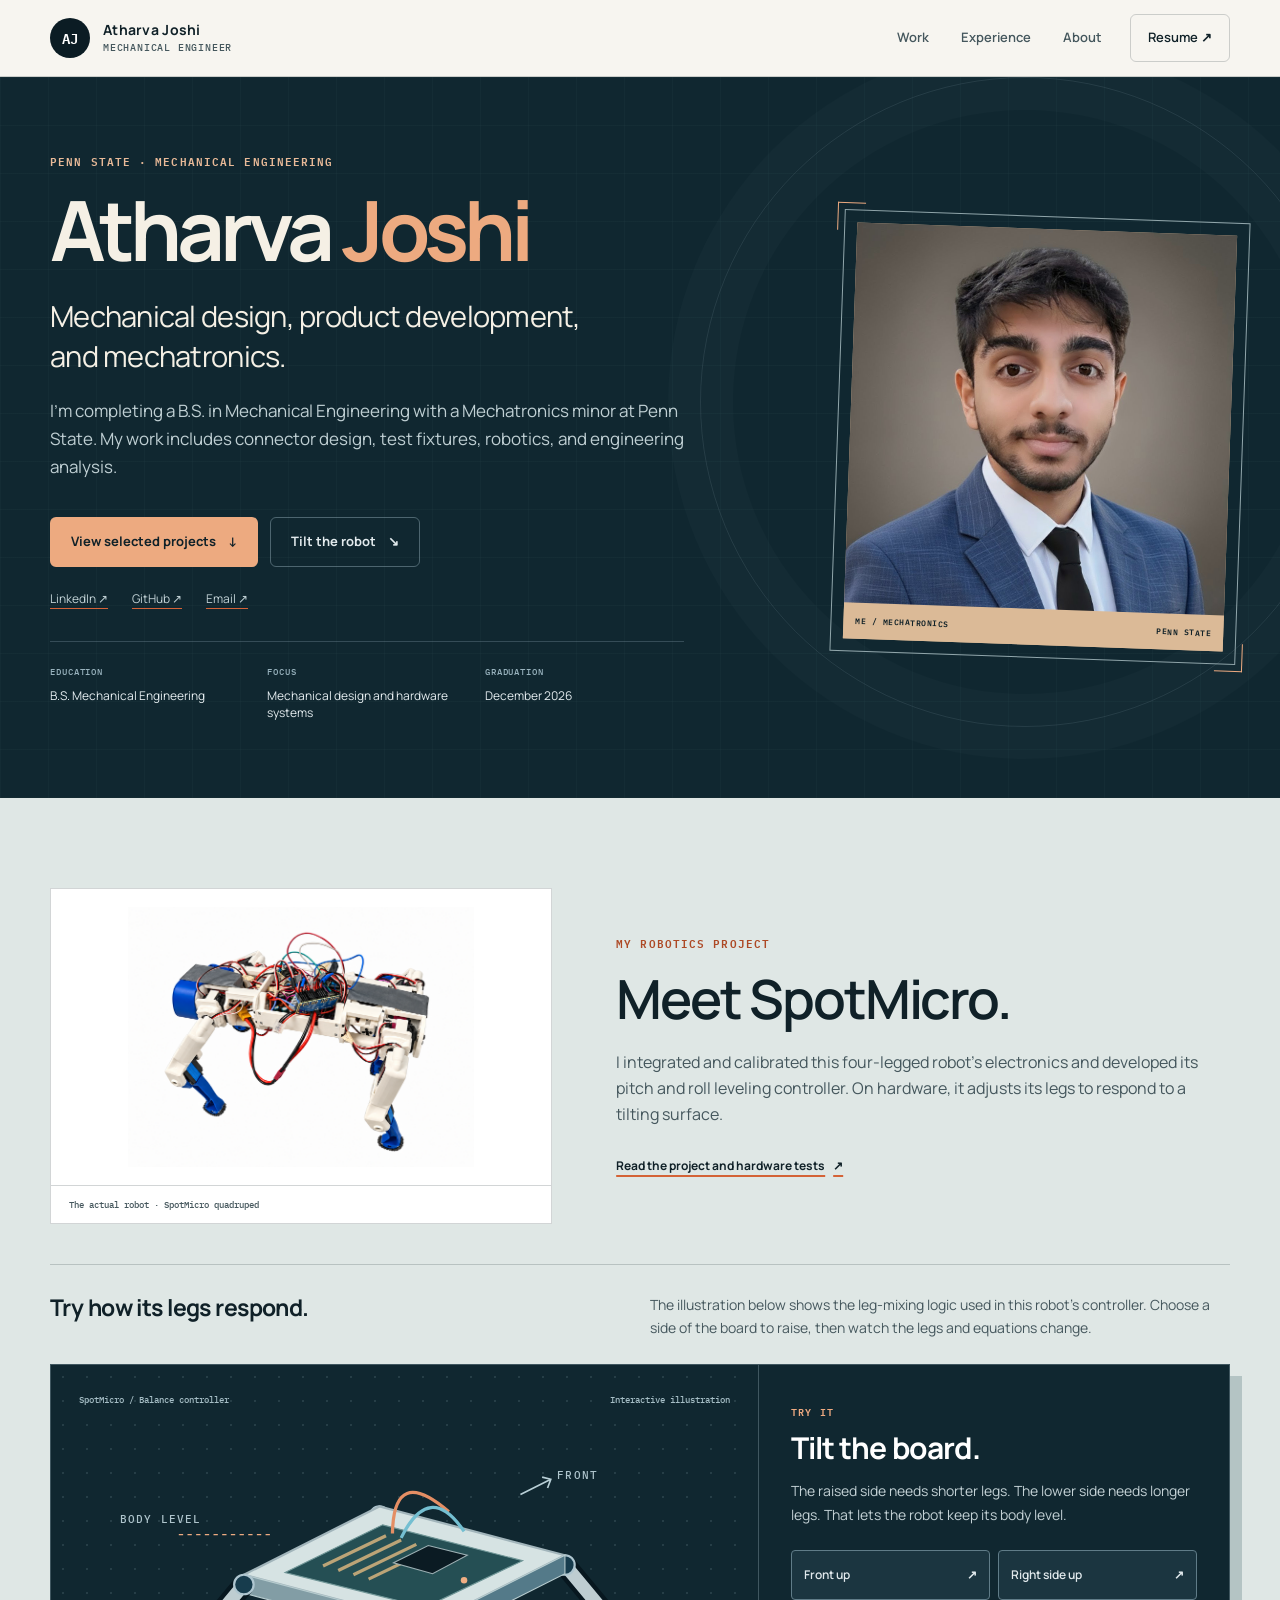
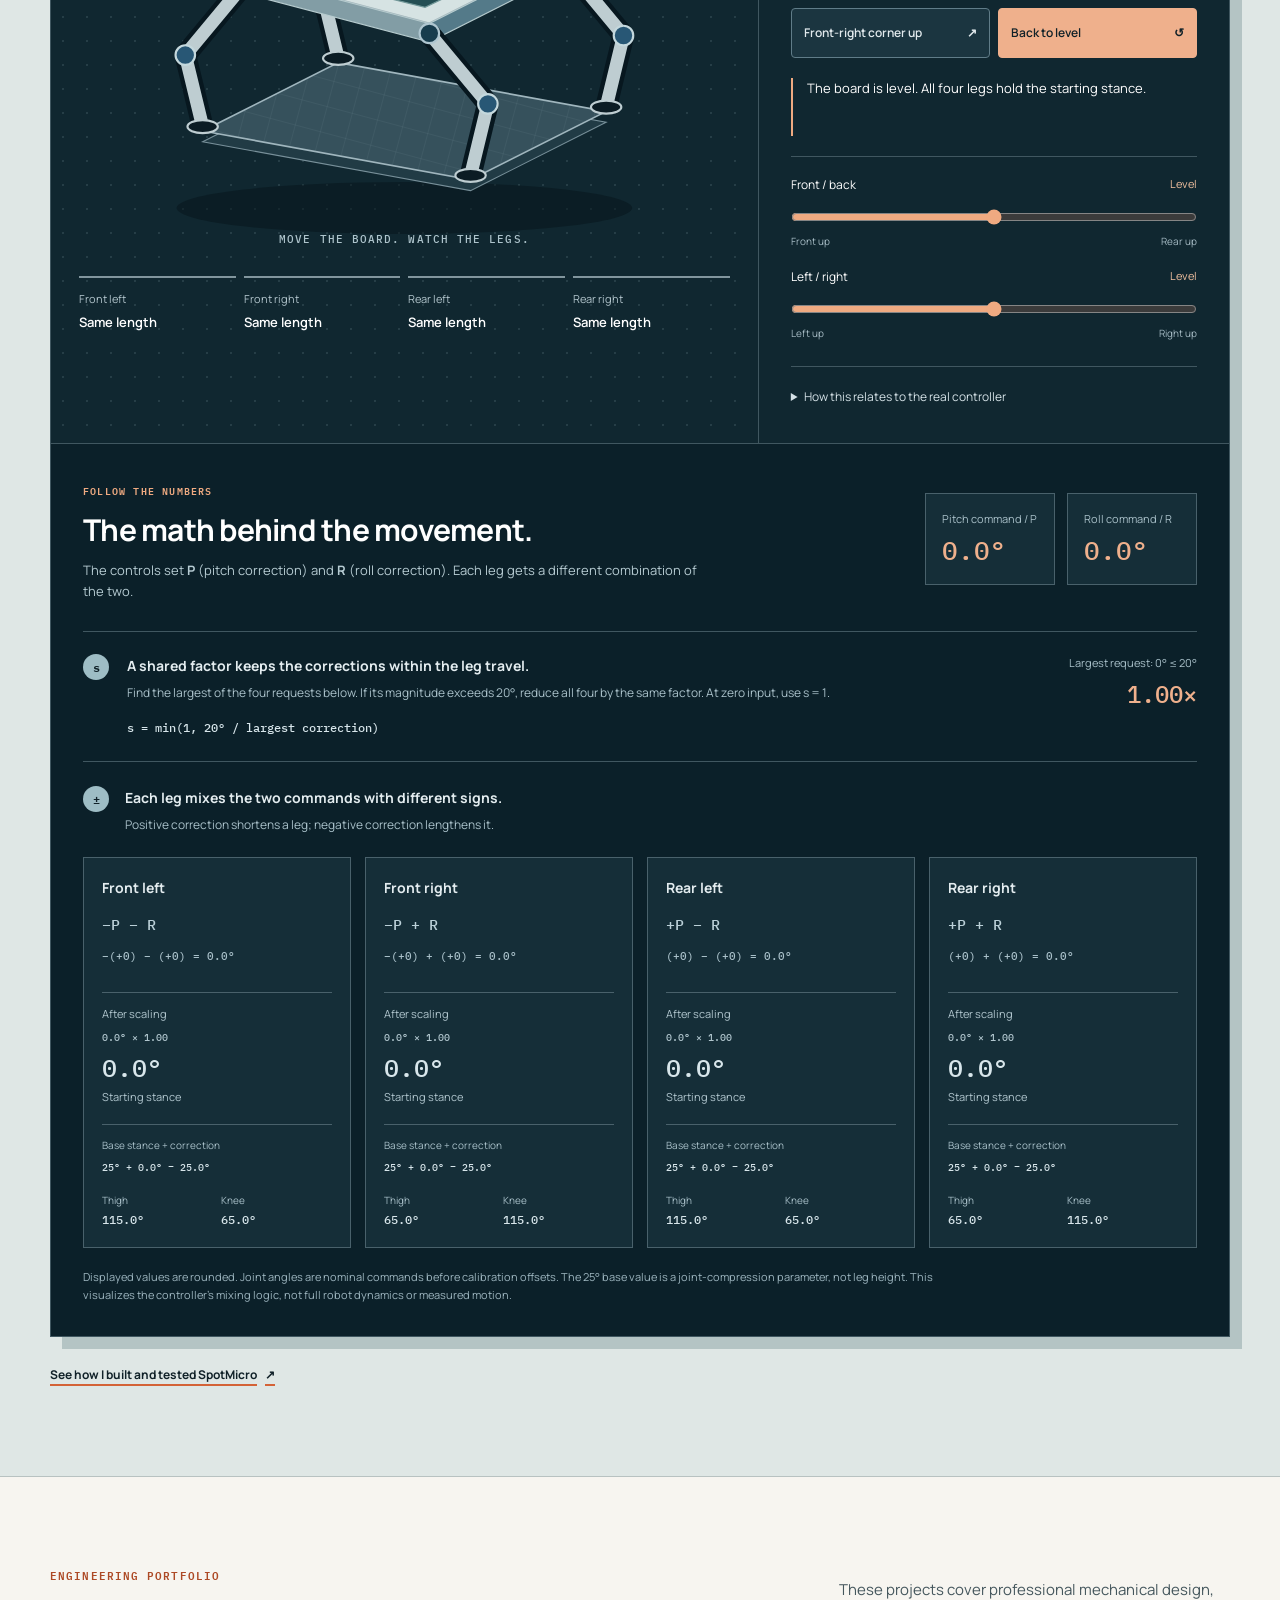
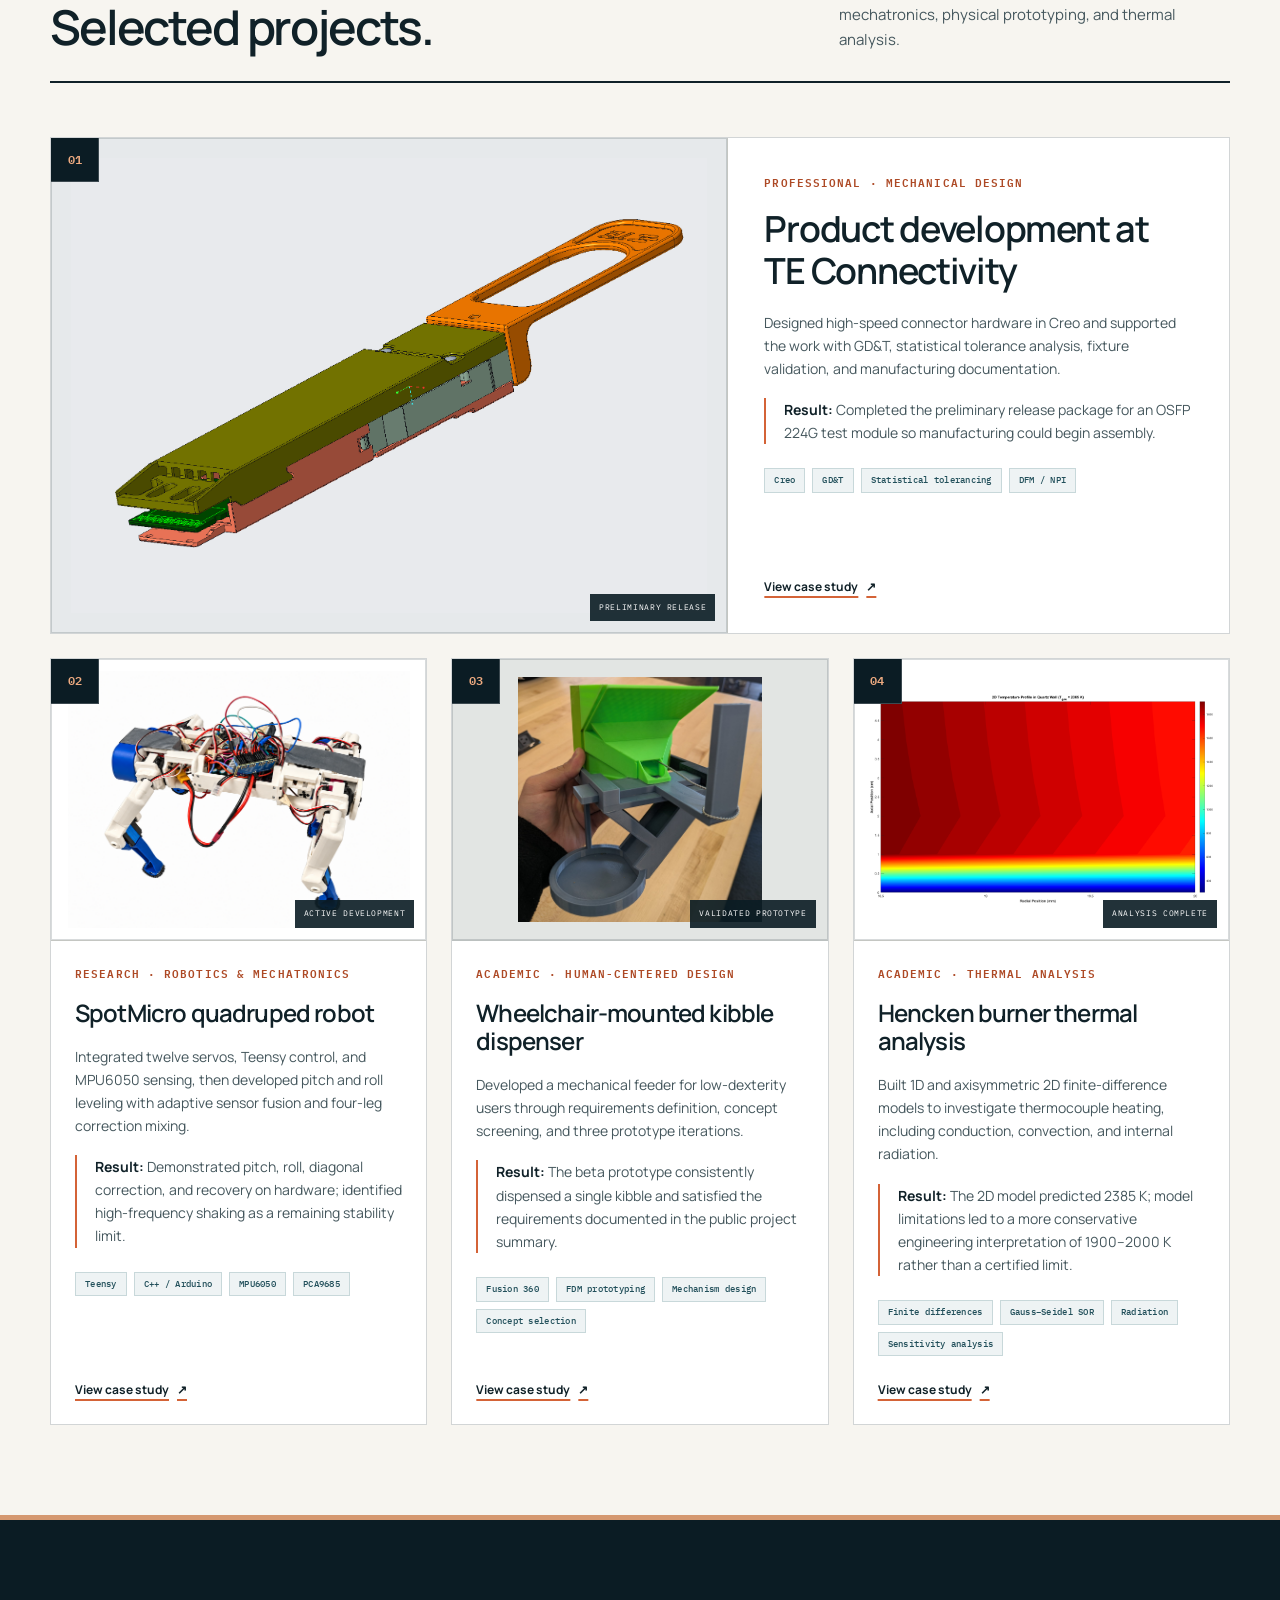
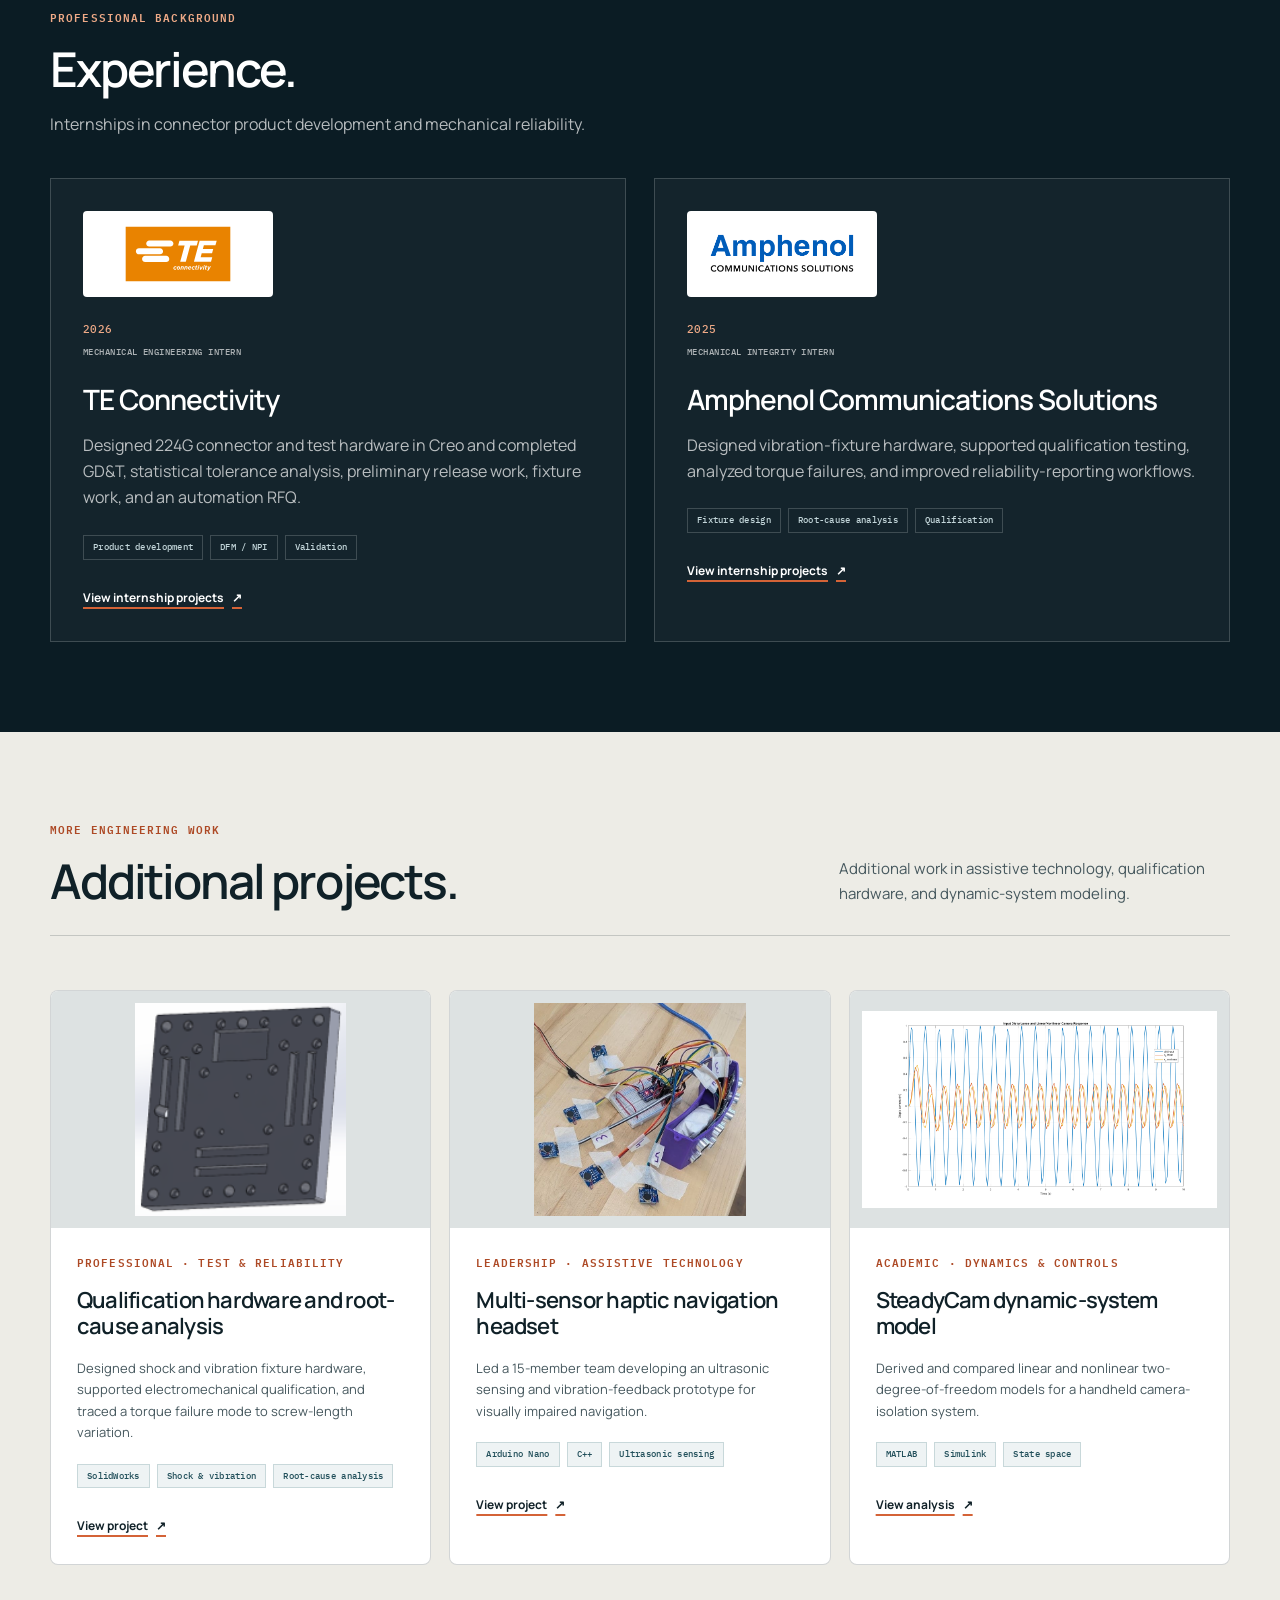
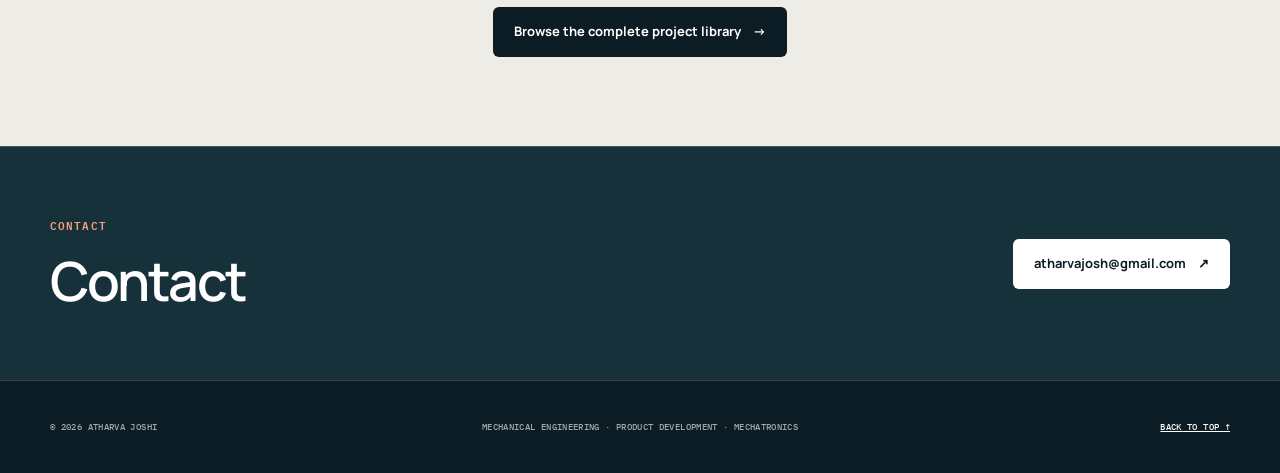
==== index.html @ 87814853 "Introduce physical SpotMicro hardware before interactive controller" ====
<!doctype html>
<html lang="en">
  <head>
    <meta charset="utf-8">
    <meta name="viewport" content="width=device-width, initial-scale=1">
    <title>Atharva Joshi | Mechanical Engineering Portfolio</title>
    <meta name="description" content="Mechanical engineering portfolio of Atharva Joshi: product development, mechatronics, testing, manufacturing, and engineering analysis.">
    <meta name="theme-color" content="#0b1c24">
    <link rel="canonical" href="https://wargodakj.github.io/">

    <meta property="og:type" content="website">
    <meta property="og:url" content="https://wargodakj.github.io/">
    <meta property="og:title" content="Atharva Joshi | Mechanical Engineering Portfolio">
    <meta property="og:description" content="Selected work in product development, physical systems, mechatronics, testing, and engineering analysis.">
    <meta property="og:image" content="https://wargodakj.github.io/assets/te-osfp-test-module.png">
    <meta name="twitter:card" content="summary_large_image">
    <meta name="twitter:title" content="Atharva Joshi | Mechanical Engineering Portfolio">
    <meta name="twitter:description" content="Selected work in product development, physical systems, mechatronics, testing, and engineering analysis.">
    <meta name="twitter:image" content="https://wargodakj.github.io/assets/te-osfp-test-module.png">

    <link rel="preconnect" href="https://fonts.googleapis.com">
    <link rel="preconnect" href="https://fonts.gstatic.com" crossorigin>
    <link href="https://fonts.googleapis.com/css2?family=IBM+Plex+Mono:wght@500;600&family=Manrope:wght@400;500;600;700&display=swap" rel="stylesheet">
    <link rel="stylesheet" href="styles.css">
    <link rel="stylesheet" href="leg-mixer.css">
    <link rel="stylesheet" href="home.css">
    <script type="module" src="portfolio.js"></script>
    <script type="module" src="leg-mixer.js"></script>
  </head>
  <body class="portfolio-home">
    <a class="skip-link" href="#main-content">Skip to content</a>

    <header class="site-header" data-header>
      <div class="shell header-inner">
        <a class="brand" href="#top" aria-label="Atharva Joshi, home">
          <span class="brand-mark" aria-hidden="true">AJ</span>
          <span class="brand-copy">
            <strong>Atharva Joshi</strong>
            <span>Mechanical engineer</span>
          </span>
        </a>

        <button class="menu-button" type="button" aria-expanded="false" aria-controls="primary-navigation" data-menu-button>
          <span class="menu-button-label">Menu</span>
          <span class="menu-button-lines" aria-hidden="true"><i></i><i></i></span>
        </button>

        <nav class="primary-nav" id="primary-navigation" aria-label="Primary navigation" data-navigation>
          <a href="work/">Work</a>
          <a href="#experience">Experience</a>
          <a href="#about">About</a>
          <a class="nav-resume" href="assets/Atharva_Joshi_Resume.pdf" target="_blank" rel="noopener">Resume <span aria-hidden="true">↗</span></a>
        </nav>
      </div>
    </header>

    <main id="main-content">
      <section class="hero" id="top" aria-labelledby="hero-title">
        <div class="shell hero-grid">
          <div class="hero-copy" id="about">
            <p class="eyebrow">Penn State · Mechanical engineering</p>
            <h1 id="hero-title">Atharva <span>Joshi</span></h1>
            <p class="hero-specialty">Mechanical design, product development, and mechatronics.</p>
            <p class="hero-lede">I’m completing a B.S. in Mechanical Engineering with a Mechatronics minor at Penn State. My work includes connector design, test fixtures, robotics, and engineering analysis.</p>
            <div class="hero-actions">
              <a class="button button-primary" href="#selected-work">View selected projects <span aria-hidden="true">↓</span></a>
              <a class="button button-secondary" href="#try-robot">Tilt the robot <span aria-hidden="true">↘</span></a>
            </div>
            <div class="hero-links" aria-label="Professional profiles">
              <a href="https://www.linkedin.com/in/atharvajoshi2026" target="_blank" rel="noopener">LinkedIn <span aria-hidden="true">↗</span></a>
              <a href="https://github.com/WarGodAKJ" target="_blank" rel="noopener">GitHub <span aria-hidden="true">↗</span></a>
              <a href="mailto:atharvajosh@gmail.com">Email <span aria-hidden="true">↗</span></a>
            </div>
            <dl class="hero-facts" aria-label="Current profile">
              <div>
                <dt>Education</dt>
                <dd>B.S. Mechanical Engineering</dd>
              </div>
              <div>
                <dt>Focus</dt>
                <dd>Mechanical design and hardware systems</dd>
              </div>
              <div>
                <dt>Graduation</dt>
                <dd>December 2026</dd>
              </div>
            </dl>
          </div>

          <figure class="hero-portrait">
            <img src="assets/bkl.jpg" alt="Atharva Joshi" width="1024" height="1024" fetchpriority="high">
            <figcaption><span>ME / Mechatronics</span><span>Penn State</span></figcaption>
          </figure>
        </div>
      </section>

      <section class="section workbench" id="try-robot" aria-labelledby="workbench-title">
        <div class="shell">
          <div class="robot-project-intro">
            <figure class="robot-project-photo">
              <a href="work/spotmicro/" aria-label="Read about my SpotMicro robot project"><img src="assets/spotmicro-robot.png" alt="My physical SpotMicro quadruped with its twelve servos, electronics, and wiring" width="1448" height="1086" loading="lazy"></a>
              <figcaption>The actual robot · SpotMicro quadruped</figcaption>
            </figure>
            <div class="robot-project-copy">
              <p class="eyebrow">My robotics project</p>
              <h2 id="workbench-title">Meet SpotMicro.</h2>
              <p>I integrated and calibrated this four-legged robot’s electronics and developed its pitch and roll leveling controller. On hardware, it adjusts its legs to respond to a tilting surface.</p>
              <a class="text-link" href="work/spotmicro/">Read the project and hardware tests <span aria-hidden="true">↗</span></a>
            </div>
          </div>
          <div class="robot-demo-intro"><h3>Try how its legs respond.</h3><p>The illustration below shows the leg-mixing logic used in this robot’s controller. Choose a side of the board to raise, then watch the legs and equations change.</p></div>
          <div class="leg-mixer" data-leg-mixer><p class="mixer-fallback">When one side of the board rises, the robot shortens the legs on that side and extends the opposite legs. Enable JavaScript to try the interactive illustration.</p></div>
          <a class="text-link" href="work/spotmicro/#leg-control">See how I built and tested SpotMicro <span aria-hidden="true">↗</span></a>
        </div>
      </section>

      <section class="section selected-work" id="selected-work" aria-labelledby="selected-work-title">
        <div class="shell">
          <div class="section-heading">
            <div>
              <p class="eyebrow">Engineering portfolio</p>
              <h2 id="selected-work-title">Selected projects.</h2>
            </div>
            <p>These projects cover professional mechanical design, mechatronics, physical prototyping, and thermal analysis.</p>
          </div>
          <div class="featured-grid" data-featured-projects></div>
        </div>
      </section>

      <section class="section experience" id="experience" aria-labelledby="experience-title">
        <div class="shell experience-layout">
          <div class="experience-intro">
            <p class="eyebrow">Professional background</p>
            <h2 id="experience-title">Experience.</h2>
            <p>Internships in connector product development and mechanical reliability.</p>
          </div>

          <div class="experience-list">
            <article class="experience-item">
              <div class="experience-logo"><img src="assets/te-connectivity-logo.svg" alt="TE Connectivity" loading="lazy"></div>
              <div class="experience-meta">
                <span>2026</span>
                <span>Mechanical Engineering Intern</span>
              </div>
              <div>
                <h3>TE Connectivity</h3>
                <p>Designed 224G connector and test hardware in Creo and completed GD&amp;T, statistical tolerance analysis, preliminary release work, fixture work, and an automation RFQ.</p>
                <ul class="inline-tags" aria-label="TE Connectivity skills">
                  <li>Product development</li><li>DFM / NPI</li><li>Validation</li>
                </ul>
                <a class="text-link" href="work/te-connectivity/">View internship projects <span aria-hidden="true">↗</span></a>
              </div>
            </article>

            <article class="experience-item">
              <div class="experience-logo"><img src="assets/amphenol-cs-logo.png" alt="Amphenol Communications Solutions" loading="lazy"></div>
              <div class="experience-meta">
                <span>2025</span>
                <span>Mechanical Integrity Intern</span>
              </div>
              <div>
                <h3>Amphenol Communications Solutions</h3>
                <p>Designed vibration-fixture hardware, supported qualification testing, analyzed torque failures, and improved reliability-reporting workflows.</p>
                <ul class="inline-tags" aria-label="Amphenol skills">
                  <li>Fixture design</li><li>Root-cause analysis</li><li>Qualification</li>
                </ul>
                <a class="text-link" href="work/amphenol/">View internship projects <span aria-hidden="true">↗</span></a>
              </div>
            </article>
          </div>
        </div>
      </section>



      <section class="section more-work" aria-labelledby="more-work-title">
        <div class="shell">
          <div class="section-heading">
            <div>
              <p class="eyebrow">More engineering work</p>
              <h2 id="more-work-title">Additional projects.</h2>
            </div>
            <p>Additional work in assistive technology, qualification hardware, and dynamic-system modeling.</p>
          </div>
          <div class="supporting-grid" data-supporting-projects></div>
          <div class="section-action">
            <a class="button button-ink" href="work/">Browse the complete project library <span aria-hidden="true">→</span></a>
          </div>
        </div>
      </section>

      <section class="contact-band" aria-labelledby="contact-title">
        <div class="shell contact-inner">
          <div>
            <p class="eyebrow">Contact</p>
            <h2 id="contact-title">Contact</h2>
          </div>
          <a class="button button-light" href="mailto:atharvajosh@gmail.com">atharvajosh@gmail.com <span aria-hidden="true">↗</span></a>
        </div>
      </section>
    </main>

    <footer class="site-footer">
      <div class="shell footer-inner">
        <p>© <span data-current-year></span> Atharva Joshi</p>
        <p>Mechanical engineering · Product development · Mechatronics</p>
        <a href="#top">Back to top ↑</a>
      </div>
    </footer>
  </body>
</html>
---- styles.css ----
:root {
  --ink: #102128;
  --ink-soft: #45575d;
  --paper: #f7f5f0;
  --paper-deep: #edece6;
  --white: #ffffff;
  --navy: #0b1c24;
  --navy-light: #17313b;
  --steel: #2f6875;
  --steel-dark: #214f5a;
  --orange: #d46337;
  --orange-dark: #ad4925;
  --line: rgba(16, 33, 40, 0.19);
  --line-light: rgba(255, 255, 255, 0.18);
  --shadow: 0 12px 32px rgba(9, 27, 35, 0.06);
  --sans: "Manrope", "Segoe UI", sans-serif;
  --mono: "IBM Plex Mono", Consolas, monospace;
  --shell: min(1180px, calc(100vw - 48px));
  --radius: 3px;
}

*,
*::before,
*::after {
  box-sizing: border-box;
}

html {
  scroll-behavior: smooth;
  scroll-padding-top: 88px;
}

body {
  margin: 0;
  color: var(--ink);
  background: var(--paper);
  font-family: var(--sans);
  font-size: 16px;
  line-height: 1.65;
  text-rendering: optimizeLegibility;
}

body.menu-open {
  overflow: hidden;
}

img {
  display: block;
  max-width: 100%;
}

a {
  color: inherit;
}

button,
a {
  -webkit-tap-highlight-color: transparent;
}

:focus-visible {
  outline: 3px solid var(--orange);
  outline-offset: 4px;
}

.skip-link {
  position: fixed;
  z-index: 1000;
  top: 12px;
  left: 12px;
  padding: 10px 14px;
  color: var(--white);
  background: var(--navy);
  transform: translateY(-160%);
}

.skip-link:focus {
  transform: translateY(0);
}

.shell {
  width: var(--shell);
  margin-inline: auto;
}

.site-header {
  position: sticky;
  z-index: 100;
  top: 0;
  color: var(--ink);
  background: rgba(247, 245, 240, 0.97);
  border-bottom: 1px solid var(--line);
  transition: border-color 180ms ease, box-shadow 180ms ease;
}

.site-header.is-scrolled {
  border-bottom-color: var(--line);
  box-shadow: 0 4px 18px rgba(3, 12, 16, 0.04);
}

.header-inner {
  min-height: 76px;
  display: flex;
  align-items: center;
  justify-content: space-between;
  gap: 32px;
}

.brand {
  display: inline-flex;
  align-items: center;
  gap: 13px;
  color: inherit;
  text-decoration: none;
}

.brand-mark {
  width: 40px;
  height: 40px;
  display: grid;
  place-items: center;
  color: var(--white);
  background: var(--navy);
  border-radius: 50%;
  font: 600 14px/1 var(--mono);
}

.brand-copy {
  display: grid;
  line-height: 1.15;
}

.brand-copy strong {
  font-size: 14px;
  letter-spacing: 0.02em;
}

.brand-copy span {
  margin-top: 4px;
  color: var(--ink-soft);
  font: 500 10px/1.2 var(--mono);
  letter-spacing: 0.08em;
  text-transform: uppercase;
}

.primary-nav {
  display: flex;
  align-items: center;
  gap: 4px;
}

.primary-nav a {
  padding: 12px 14px;
  color: var(--ink-soft);
  font-size: 13px;
  font-weight: 600;
  text-decoration: none;
}

.primary-nav a:hover {
  color: var(--orange-dark);
}

.primary-nav .nav-resume {
  margin-left: 10px;
  padding-inline: 17px;
  color: var(--ink);
  border: 1px solid var(--line);
  border-radius: 6px;
}

.primary-nav .nav-resume:hover {
  background: var(--paper-deep);
}

.menu-button {
  display: none;
  color: var(--ink);
  background: transparent;
  border: 0;
  font: 600 12px/1 var(--mono);
  text-transform: uppercase;
  letter-spacing: 0.08em;
}

.hero {
  position: relative;
  min-height: auto;
  display: grid;
  align-items: center;
  overflow: hidden;
  color: var(--ink);
  background: var(--paper);
  border-bottom: 1px solid var(--line);
}

.hero::after {
  content: none;
  position: absolute;
  right: -11vw;
  bottom: -36vw;
  width: 64vw;
  aspect-ratio: 1;
  border: 1px solid rgba(255, 255, 255, 0.08);
  border-radius: 50%;
  box-shadow: 0 0 0 90px rgba(255, 255, 255, 0.02), 0 0 0 180px rgba(255, 255, 255, 0.015);
  pointer-events: none;
}

.hero-grid {
  position: relative;
  z-index: 1;
  display: grid;
  grid-template-columns: minmax(0, 1.15fr) minmax(280px, 0.85fr);
  align-items: center;
  gap: clamp(40px, 6vw, 88px);
  padding-block: 72px;
}

.hero-copy {
  min-width: 0;
}

.hero-portrait {
  width: 100%;
  max-width: 380px;
  justify-self: end;
  margin: 0;
  overflow: visible;
  position: relative;
  border-radius: 0;
  outline: 1px solid var(--line);
  outline-offset: 12px;
  background: var(--paper-deep);
}

.hero-portrait::before {
  content: "";
  position: absolute;
  pointer-events: none;
  inset: -20px;
  background: linear-gradient(var(--steel), var(--steel)) left top / 28px 1px no-repeat,
    linear-gradient(var(--steel), var(--steel)) left top / 1px 28px no-repeat,
    linear-gradient(var(--steel), var(--steel)) right bottom / 28px 1px no-repeat,
    linear-gradient(var(--steel), var(--steel)) right bottom / 1px 28px no-repeat;
}

.hero-portrait figcaption {
  display: flex;
  justify-content: space-between;
  gap: 12px;
  padding: 12px;
  background: var(--navy);
  color: #c9dbde;
  font: 500 8px/1.5 var(--mono);
  text-transform: uppercase;
  letter-spacing: .06em;
}

.hero {
  background: linear-gradient(90deg, rgba(47,104,117,.045) 1px, transparent 1px) 0 0 / 40px 40px,
    linear-gradient(rgba(47,104,117,.045) 1px, transparent 1px) 0 0 / 40px 40px, var(--paper);
}

.experience-logo {
  align-self: flex-start;
  width: 190px;
  height: 86px;
  padding: 14px 18px;
  background: #fff;
  border-radius: 4px;
}

.experience-logo img { width: 100%; height: 100%; object-fit: contain; }
.workbench { background: #e6eceb; }
.workbench .workbench-link { color: white; margin-top: 8px; font-size: 12px; }

.hero-portrait img {
  width: 100%;
  height: auto;
  aspect-ratio: 4 / 5;
  object-fit: cover;
  object-position: center;
}

.hero-specialty {
  max-width: 570px;
  margin: 24px 0 0;
  color: var(--ink);
  font-size: clamp(21px, 2.4vw, 29px);
  line-height: 1.4;
  letter-spacing: -0.025em;
}

.hero-links {
  display: flex;
  flex-wrap: wrap;
  gap: 24px;
  margin-top: 22px;
}

.hero-links a {
  color: var(--ink-soft);
  font-size: 12px;
  text-decoration-color: var(--orange);
  text-underline-offset: 5px;
}

.hero-links a:hover {
  color: var(--orange-dark);
}

.eyebrow,
.project-eyebrow {
  margin: 0 0 18px;
  color: var(--orange-dark);
  font: 600 11px/1.45 var(--mono);
  letter-spacing: 0.1em;
  text-transform: uppercase;
}

.hero h1 {
  max-width: 760px;
  margin: 0;
  font-size: clamp(46px, 6.4vw, 86px);
  font-weight: 700;
  line-height: 1.02;
  letter-spacing: -0.055em;
}

.hero-lede {
  max-width: 670px;
  margin: 20px 0 0;
  color: var(--ink-soft);
  font-size: clamp(15px, 1.4vw, 17px);
  line-height: 1.65;
}

.hero-actions {
  display: flex;
  flex-wrap: wrap;
  gap: 12px;
  margin-top: 36px;
}

.button {
  min-height: 50px;
  display: inline-flex;
  align-items: center;
  justify-content: center;
  gap: 12px;
  padding: 12px 20px;
  border: 1px solid transparent;
  border-radius: 6px;
  font-size: 13px;
  font-weight: 700;
  text-decoration: none;
  transition: color 160ms ease, background 160ms ease, border-color 160ms ease, transform 160ms ease;
}

.button:hover {
  transform: translateY(-2px);
}

.button-primary {
  color: var(--white);
  background: var(--navy);
}

.button-primary:hover {
  background: #e27647;
}

.button-secondary {
  color: var(--white);
  border-color: rgba(255, 255, 255, 0.32);
}

.button-secondary:hover {
  background: rgba(255, 255, 255, 0.08);
  border-color: rgba(255, 255, 255, 0.6);
}

.hero-facts {
  display: grid;
  grid-template-columns: repeat(3, 1fr);
  gap: 18px;
  margin: 32px 0 0;
  padding-top: 24px;
  border-top: 1px solid var(--line);
}

.hero-facts div {
  min-width: 0;
}

.hero-facts dt {
  color: var(--ink-soft);
  font: 500 9px/1.4 var(--mono);
  letter-spacing: 0.1em;
  text-transform: uppercase;
}

.hero-facts dd {
  margin: 8px 0 0;
  color: var(--ink);
  font-size: 12px;
  line-height: 1.45;
}

.hero-evidence {
  display: grid;
  grid-template-columns: minmax(0, 1.3fr) minmax(170px, 0.7fr);
  gap: 14px;
}

.evidence-frame {
  position: relative;
  margin: 0;
  overflow: hidden;
  background: #dfe3e3;
  border: 1px solid rgba(255, 255, 255, 0.2);
  box-shadow: 0 32px 70px rgba(0, 0, 0, 0.28);
}

.evidence-frame img {
  width: 100%;
  height: 100%;
  object-fit: cover;
}

.evidence-frame figcaption {
  position: absolute;
  right: 0;
  bottom: 0;
  left: 0;
  display: flex;
  align-items: center;
  gap: 12px;
  padding: 12px 15px;
  color: rgba(255, 255, 255, 0.8);
  background: rgba(11, 28, 36, 0.92);
  font: 500 10px/1.3 var(--mono);
  letter-spacing: 0.05em;
  text-transform: uppercase;
}

.evidence-frame figcaption span {
  color: var(--orange);
}

.evidence-frame-main {
  grid-column: 1 / -1;
  width: 100%;
  aspect-ratio: 16 / 10;
}

.evidence-frame-main img {
  object-fit: contain;
  object-position: center;
  padding: 14px;
}

.evidence-frame-secondary {
  grid-column: 1;
  width: 100%;
  aspect-ratio: 4 / 3;
}

.evidence-note {
  grid-column: 2;
  display: grid;
  align-content: center;
  gap: 13px;
  padding: 24px;
  color: rgba(255, 255, 255, 0.52);
  background: rgba(255, 255, 255, 0.04);
  border: 1px solid var(--line-light);
  font: 500 8px/1 var(--mono);
  letter-spacing: 0.08em;
}

.evidence-note i {
  width: 100%;
  height: 1px;
  background: rgba(255, 255, 255, 0.22);
}

.proof-bar {
  color: var(--white);
  background: var(--steel-dark);
}

.proof-grid {
  display: grid;
  grid-template-columns: repeat(3, 1fr);
}

.proof-grid > div {
  position: relative;
  min-height: 118px;
  display: grid;
  align-content: center;
  padding: 24px 34px 24px 56px;
  border-left: 1px solid rgba(255, 255, 255, 0.14);
}

.proof-grid > div:last-child {
  border-right: 1px solid rgba(255, 255, 255, 0.14);
}

.proof-grid span {
  position: absolute;
  top: 27px;
  left: 20px;
  color: var(--orange);
  font: 600 10px/1 var(--mono);
}

.proof-grid strong,
.proof-grid small {
  display: block;
}

.proof-grid strong {
  font-size: 14px;
}

.proof-grid small {
  margin-top: 7px;
  color: rgba(255, 255, 255, 0.58);
  font: 500 9px/1.5 var(--mono);
}

.section {
  padding-block: clamp(64px, 7vw, 96px);
}

.section-heading {
  display: grid;
  grid-template-columns: minmax(0, 1.3fr) minmax(280px, 0.7fr);
  align-items: end;
  gap: 64px;
  margin-bottom: 54px;
}

.section-heading-compact {
  grid-template-columns: 1fr;
}

.section-heading h2,
.experience h2,
.about h2,
.contact-band h2 {
  max-width: 760px;
  margin: 0;
  font-size: clamp(32px, 4vw, 48px);
  font-weight: 600;
  line-height: 1.08;
  letter-spacing: -0.045em;
}

.section-heading > p {
  margin: 0;
  color: var(--ink-soft);
  font-size: 15px;
}

.featured-grid {
  display: grid;
  grid-template-columns: repeat(2, minmax(0, 1fr));
  gap: 28px;
}

.featured-project {
  min-width: 0;
  display: flex;
  flex-direction: column;
  gap: 0;
  overflow: hidden;
  background: var(--white);
  border: 1px solid var(--line);
  border-radius: 8px;
}

.featured-project:nth-child(even) .project-media {
  order: initial;
}

.project-copy {
  flex: 1;
  display: flex;
  flex-direction: column;
  padding: 28px;
}

.project-copy .text-link {
  align-self: flex-start;
  margin-top: auto;
  padding-top: 24px;
}

.hero .button-secondary {
  color: var(--ink);
  border-color: var(--line);
}

.hero .button-secondary:hover {
  background: var(--paper-deep);
}

.hero .button-primary:hover {
  background: var(--steel-dark);
}

.project-media {
  position: relative;
  width: 100%;
  aspect-ratio: 16 / 10;
  display: block;
  overflow: hidden;
  background: var(--paper-deep);
  border-bottom: 1px solid var(--line);
}

.project-media::after {
  content: "";
  position: absolute;
  inset: 0;
  border: 1px solid rgba(16, 33, 40, 0.16);
  pointer-events: none;
}

.project-media img {
  width: 100%;
  height: 100%;
  object-fit: cover;
  transition: transform 450ms cubic-bezier(0.2, 0.75, 0.25, 1);
}

.project-media.is-contain,
.library-card-media.is-contain {
  background: #e2e5e3;
}

.project-media.is-contain img,
.library-card-media.is-contain img {
  object-fit: contain;
  padding: 18px;
}

.project-media.is-contain:hover img,
.library-card-media.is-contain:hover img {
  transform: none;
}

.project-media:hover img {
  transform: scale(1.025);
}

#te-connectivity .project-media img {
  object-fit: contain;
  padding: 20px;
  background: #e6e9eb;
}

#hencken-burner .project-media img {
  object-fit: contain;
  object-position: center;
  padding: 12px;
  background: var(--white);
}

#spotmicro .project-media img {
  object-fit: contain;
  padding: 12px;
  background: var(--white);
}

.project-number,
.project-status {
  position: absolute;
  z-index: 1;
  font-family: var(--mono);
}

.project-number {
  top: 0;
  left: 0;
  min-width: 48px;
  padding: 12px;
  color: var(--navy);
  background: var(--orange);
  font-size: 12px;
  font-weight: 600;
  text-align: center;
}

.project-status {
  right: 12px;
  bottom: 12px;
  padding: 7px 9px;
  color: var(--white);
  background: rgba(11, 28, 36, 0.9);
  font-size: 8px;
  letter-spacing: 0.08em;
  text-transform: uppercase;
}

.project-copy h3,
.supporting-copy h3,
.capability-grid h3,
.experience-item h3 {
  margin: 0;
  color: var(--ink);
  font-size: clamp(24px, 2.5vw, 30px);
  font-weight: 600;
  line-height: 1.18;
  letter-spacing: -0.035em;
}

.project-copy > p:not(.project-eyebrow),
.supporting-copy > p:not(.project-eyebrow) {
  margin: 18px 0 0;
  color: var(--ink-soft);
  font-size: 14px;
}

.project-outcome {
  padding-left: 18px;
  border-left: 2px solid var(--orange);
  font-size: 13px;
}

.project-outcome strong {
  color: var(--ink);
}

.project-tags,
.inline-tags {
  display: flex;
  flex-wrap: wrap;
  gap: 7px;
  margin: 24px 0 0;
  padding: 0;
  list-style: none;
}

.project-tags li,
.inline-tags li {
  padding: 6px 9px;
  color: var(--steel-dark);
  background: rgba(47, 104, 117, 0.08);
  border: 1px solid rgba(47, 104, 117, 0.2);
  font: 500 9px/1.2 var(--mono);
  letter-spacing: 0.03em;
}

.text-link {
  display: inline-flex;
  gap: 8px;
  margin-top: 28px;
  color: var(--ink);
  font-size: 12px;
  font-weight: 700;
  text-decoration-color: var(--orange);
  text-decoration-thickness: 2px;
  text-underline-offset: 5px;
}

.text-link:hover {
  color: var(--orange-dark);
}

.capabilities {
  color: var(--white);
  background: var(--navy);
}

.capabilities .section-heading h2 {
  color: var(--white);
}

.capability-grid {
  display: grid;
  grid-template-columns: repeat(2, 1fr);
  border-top: 1px solid var(--line-light);
  border-left: 1px solid var(--line-light);
}

.capability-grid article {
  min-height: 300px;
  padding: clamp(30px, 4vw, 48px);
  border-right: 1px solid var(--line-light);
  border-bottom: 1px solid var(--line-light);
}

.capability-index {
  display: block;
  margin-bottom: 48px;
  color: var(--orange);
  font: 600 12px/1 var(--mono);
}

.capability-grid h3 {
  color: var(--white);
  font-size: 28px;
}

.capability-grid p {
  max-width: 500px;
  margin: 18px 0 0;
  color: rgba(255, 255, 255, 0.66);
}

.capability-grid small {
  display: block;
  margin-top: 34px;
  color: rgba(255, 255, 255, 0.42);
  font: 500 9px/1.5 var(--mono);
  letter-spacing: 0.04em;
}

.experience {
  color: var(--white);
  background: var(--navy);
}

.experience-layout {
  display: grid;
  gap: 40px;
}

.experience-intro {
  align-self: start;
  position: static;
}

.experience-intro p:last-child {
  margin: 16px 0 0;
  color: rgba(255, 255, 255, 0.7);
}

.experience-list {
  display: grid;
  grid-template-columns: repeat(2, minmax(0, 1fr));
  gap: 28px;
}

.experience-item {
  display: flex;
  flex-direction: column;
  gap: 24px;
  padding: 32px;
  border: 1px solid var(--line-light);
  border-radius: 8px;
  background: rgba(255, 255, 255, 0.035);
}

.experience-meta {
  display: grid;
  align-content: start;
  gap: 8px;
  color: rgba(255, 255, 255, 0.65);
  font: 500 9px/1.5 var(--mono);
  letter-spacing: 0.05em;
  text-transform: uppercase;
}

.experience-meta span:first-child {
  color: #efaa87;
  font-size: 11px;
}

.experience-item h3 {
  color: var(--white);
  font-size: 28px;
}

.experience-item p {
  margin: 16px 0 0;
  color: rgba(255, 255, 255, 0.7);
}

.experience .eyebrow {
  color: #efaa87;
}

.experience .text-link {
  color: var(--white);
}

.experience .inline-tags li {
  color: #c3d6da;
  border-color: var(--line-light);
  background: transparent;
}

.more-work {
  background: var(--paper-deep);
}

.supporting-grid {
  display: grid;
  grid-template-columns: repeat(3, 1fr);
  gap: 18px;
}

.supporting-project {
  display: flex;
  flex-direction: column;
  background: var(--white);
  border: 1px solid var(--line);
  border-radius: 8px;
  overflow: hidden;
}

.supporting-media {
  aspect-ratio: 16 / 10;
  display: block;
  overflow: hidden;
  background: #dde2e2;
}

.supporting-media img {
  width: 100%;
  height: 100%;
  object-fit: contain;
  padding: 12px;
  transition: transform 350ms ease;
}

.supporting-media:hover img {
  transform: scale(1.025);
}

.supporting-copy {
  flex: 1;
  padding: 26px;
}

.supporting-copy h3 {
  font-size: 22px;
}

.supporting-copy > p:not(.project-eyebrow) {
  font-size: 13px;
}

.supporting-copy .project-tags {
  margin-top: 20px;
}

.section-action {
  display: flex;
  justify-content: center;
  margin-top: 42px;
}

.button-ink {
  color: var(--white);
  background: var(--navy);
}

.button-ink:hover {
  background: var(--navy-light);
}

.page-hero {
  padding-block: clamp(56px, 7vw, 88px);
  color: var(--white);
  background: var(--navy);
}

.page-hero-grid {
  display: grid;
  grid-template-columns: minmax(0, 1.25fr) minmax(280px, 0.75fr);
  align-items: end;
  gap: clamp(40px, 8vw, 110px);
}

.page-hero h1 {
  max-width: 820px;
  margin: 0;
  font-size: clamp(40px, 5.5vw, 66px);
  font-weight: 600;
  line-height: 1.02;
  letter-spacing: -0.055em;
}

.page-hero .eyebrow {
  color: #efaa87;
}

.page-hero-grid > p {
  margin: 0 0 8px;
  color: rgba(255, 255, 255, 0.66);
}

.library-section {
  padding-block: clamp(56px, 7vw, 88px);
}

.library-header {
  display: flex;
  align-items: end;
  justify-content: space-between;
  gap: 32px;
  margin-bottom: 34px;
}

.library-header h2 {
  margin: 0;
  font-size: clamp(34px, 4vw, 50px);
  line-height: 1.1;
  letter-spacing: -0.04em;
}

.result-count {
  margin: 0;
  color: var(--ink-soft);
  font: 500 10px/1.4 var(--mono);
  letter-spacing: 0.05em;
  text-transform: uppercase;
}

.result-count strong {
  color: var(--orange-dark);
}

.library-controls {
  display: flex;
  align-items: flex-start;
  justify-content: space-between;
  gap: 30px;
  padding-block: 22px;
  border-block: 1px solid var(--line);
}

.filter-group {
  display: flex;
  flex-wrap: wrap;
  gap: 7px;
}

.filter-button {
  min-height: 38px;
  padding: 8px 12px;
  color: var(--ink-soft);
  background: transparent;
  border: 1px solid var(--line);
  border-radius: 5px;
  font: 600 9px/1.2 var(--mono);
  cursor: pointer;
}

.filter-button:hover,
.filter-button.is-active {
  color: var(--white);
  background: var(--steel-dark);
  border-color: var(--steel-dark);
}

.type-filter {
  flex: 0 0 190px;
  display: grid;
  gap: 6px;
  color: var(--ink-soft);
  font: 600 8px/1.2 var(--mono);
  letter-spacing: 0.08em;
  text-transform: uppercase;
}

.type-filter select {
  width: 100%;
  min-height: 38px;
  padding: 7px 10px;
  color: var(--ink);
  background: var(--white);
  border: 1px solid var(--line);
  border-radius: 0;
  font: 600 10px/1.2 var(--mono);
}

.library-grid {
  display: grid;
  grid-template-columns: repeat(3, 1fr);
  gap: 18px;
  margin-top: 34px;
}

.library-card {
  min-width: 0;
  display: flex;
  flex-direction: column;
  background: var(--white);
  border: 1px solid var(--line);
  border-radius: 8px;
  overflow: hidden;
}

.library-card-media {
  aspect-ratio: 4 / 3;
  display: block;
  overflow: hidden;
  background: #dfe3e3;
}

.library-card-media img {
  width: 100%;
  height: 100%;
  object-fit: cover;
  transition: transform 350ms ease;
}

.library-card-media:hover img {
  transform: scale(1.025);
}

.library-card-copy {
  flex: 1;
  display: flex;
  flex-direction: column;
  padding: 24px;
}

.library-card-meta {
  display: flex;
  flex-wrap: wrap;
  gap: 7px 15px;
  margin-bottom: 14px;
  color: var(--orange-dark);
  font: 600 8px/1.3 var(--mono);
  letter-spacing: 0.06em;
  text-transform: uppercase;
}

.library-card h3 {
  margin: 0;
  font-size: 22px;
  line-height: 1.2;
  letter-spacing: -0.03em;
}

.library-card-copy > p {
  margin: 15px 0 0;
  color: var(--ink-soft);
  font-size: 13px;
}

.library-card .text-link {
  margin-top: auto;
  padding-top: 24px;
}

.library-empty {
  margin: 42px 0 0;
  padding: 28px;
  color: var(--ink-soft);
  background: var(--paper-deep);
  border: 1px solid var(--line);
}

.about {
  background: var(--paper);
}

.about-grid {
  display: grid;
  grid-template-columns: minmax(280px, 0.68fr) minmax(0, 1.32fr);
  align-items: center;
  gap: clamp(54px, 10vw, 140px);
}

.portrait-frame {
  position: relative;
  margin: 0;
}

.portrait-frame::before {
  content: "";
  position: absolute;
  z-index: -1;
  inset: 20px -20px -20px 20px;
  background: var(--steel);
}

.portrait-frame img {
  width: 100%;
  max-height: 590px;
  object-fit: cover;
  object-position: center 20%;
  filter: saturate(0.86) contrast(1.04);
}

.about-copy > p:not(.eyebrow) {
  max-width: 690px;
  margin: 24px 0 0;
  color: var(--ink-soft);
  font-size: 17px;
}

.about-links {
  display: flex;
  flex-wrap: wrap;
  gap: 24px;
  margin-top: 36px;
}

.about-links a {
  font-size: 12px;
  font-weight: 700;
  text-decoration-color: var(--orange);
  text-underline-offset: 5px;
}

.contact-band {
  padding-block: 70px;
  color: var(--white);
  background: var(--navy-light);
}

.contact-inner {
  display: flex;
  align-items: center;
  justify-content: space-between;
  gap: 48px;
}

.contact-band .eyebrow {
  color: #f6a17b;
}

.contact-band h2 {
  max-width: 760px;
  color: var(--white);
  font-size: clamp(32px, 4.4vw, 54px);
}

.button-light {
  flex: 0 0 auto;
  color: var(--navy);
  background: var(--white);
}

.button-light:hover {
  background: var(--paper);
}

.site-footer {
  color: rgba(255, 255, 255, 0.62);
  background: var(--navy);
  border-top: 1px solid var(--line-light);
}

.footer-inner {
  min-height: 92px;
  display: grid;
  grid-template-columns: 1fr auto 1fr;
  align-items: center;
  gap: 24px;
  font: 500 9px/1.5 var(--mono);
  letter-spacing: 0.04em;
  text-transform: uppercase;
}

.footer-inner p,
.footer-inner a {
  margin: 0;
}

.footer-inner a {
  justify-self: end;
  color: var(--white);
}

@media (max-width: 980px) {
  :root {
    --shell: min(100% - 36px, 820px);
  }

  .hero {
    min-height: auto;
  }

  .hero-grid {
    grid-template-columns: minmax(0, 1.4fr) minmax(220px, 0.8fr);
    gap: 32px;
    padding-block: 56px;
  }

  .hero-copy {
    max-width: 760px;
  }

  .hero-evidence {
    grid-template-columns: minmax(0, 1.25fr) minmax(180px, 0.75fr);
  }

  .proof-grid {
    grid-template-columns: 1fr;
  }

  .proof-grid > div,
  .proof-grid > div:last-child {
    min-height: 96px;
    border-right: 1px solid rgba(255, 255, 255, 0.14);
    border-bottom: 1px solid rgba(255, 255, 255, 0.14);
  }

  .section-heading {
    grid-template-columns: 1fr;
    gap: 20px;
  }

  .featured-project,
  .experience-layout,
  .about-grid {
    grid-template-columns: 1fr;
  }

  .featured-project:nth-child(even) .project-media {
    order: initial;
  }

  .project-copy {
    max-width: 720px;
  }

  .experience-intro {
    position: static;
  }

  .page-hero-grid {
    grid-template-columns: 1fr;
  }

  .library-controls {
    align-items: stretch;
    flex-direction: column;
  }

  .type-filter {
    flex-basis: auto;
    max-width: 260px;
  }

  .library-grid {
    grid-template-columns: 1fr 1fr;
  }

  .supporting-grid {
    grid-template-columns: 1fr 1fr;
  }

  .about-grid {
    max-width: 760px;
  }

  .portrait-frame {
    max-width: 420px;
  }

  .contact-inner {
    align-items: flex-start;
    flex-direction: column;
  }

  .footer-inner {
    grid-template-columns: 1fr auto;
  }

  .footer-inner p:nth-child(2) {
    display: none;
  }
}

@media (max-width: 760px) {
  :root {
    --shell: calc(100% - 28px);
  }

  html {
    scroll-padding-top: 72px;
  }

  .header-inner {
    min-height: 68px;
  }

  .brand-copy span {
    display: none;
  }

  .menu-button {
    min-width: 74px;
    min-height: 44px;
    display: inline-flex;
    align-items: center;
    justify-content: flex-end;
    gap: 10px;
    cursor: pointer;
  }

  .menu-button-lines {
    width: 22px;
    display: grid;
    gap: 6px;
  }

  .menu-button-lines i {
    height: 1px;
    background: currentColor;
    transition: transform 180ms ease;
  }

  .menu-button[aria-expanded="true"] .menu-button-lines i:first-child {
    transform: translateY(3.5px) rotate(45deg);
  }

  .menu-button[aria-expanded="true"] .menu-button-lines i:last-child {
    transform: translateY(-3.5px) rotate(-45deg);
  }

  .primary-nav {
    position: fixed;
    inset: 68px 0 auto;
    display: none;
    align-items: stretch;
    padding: 18px 14px 26px;
    background: var(--paper);
    border-top: 1px solid var(--line);
    box-shadow: 0 24px 42px rgba(0, 0, 0, 0.24);
  }

  .primary-nav.is-open {
    display: grid;
  }

  .primary-nav a,
  .primary-nav .nav-resume {
    margin: 0;
    padding: 14px;
    border: 0;
    border-bottom: 1px solid var(--line);
  }

  .hero-grid {
    grid-template-columns: 1fr;
    gap: 28px;
    padding-block: 32px 48px;
  }

  .hero-portrait {
    grid-row: 1;
    justify-self: start;
    width: 180px;
    margin: 12px 0 8px 12px;
  }

  .hero-portrait figcaption { flex-direction: column; gap: 4px; font-size: 7px; }

  .hero-portrait img {
    aspect-ratio: 1;
    object-position: center;
  }

  .hero h1 {
    font-size: clamp(43px, 13vw, 62px);
  }

  .hero-facts {
    grid-template-columns: 1fr;
    gap: 14px;
  }

  .hero-facts div {
    display: grid;
    grid-template-columns: 96px 1fr;
    gap: 12px;
  }

  .hero-facts dd {
    margin: 0;
  }

  .hero-evidence {
    grid-template-columns: 1fr;
  }

  .evidence-frame-main,
  .evidence-frame-secondary,
  .evidence-note {
    grid-column: 1;
    width: 100%;
  }

  .evidence-note {
    grid-template-columns: auto 1fr auto 1fr auto;
    align-items: center;
  }

  .section {
    padding-block: 76px;
  }

  .section-heading {
    margin-bottom: 36px;
  }

  .featured-project {
    gap: 0;
    padding: 0;
  }

  .featured-grid,
  .experience-list {
    grid-template-columns: 1fr;
  }

  .project-copy,
  .experience-item {
    padding: 24px;
  }

  .capability-grid,
  .supporting-grid,
  .library-grid {
    grid-template-columns: 1fr;
  }

  .library-header {
    align-items: flex-start;
    flex-direction: column;
  }

  .capability-grid article {
    min-height: auto;
  }

  .capability-index {
    margin-bottom: 36px;
  }

  .experience-item {
    grid-template-columns: 1fr;
    gap: 16px;
  }

  .experience-meta {
    grid-template-columns: 52px 1fr;
  }

  .portrait-frame {
    width: calc(100% - 20px);
  }

  .contact-band {
    padding-block: 58px;
  }

  .button-light {
    width: 100%;
  }

  .footer-inner {
    min-height: 112px;
    grid-template-columns: 1fr;
    gap: 8px;
    padding-block: 24px;
  }

  .footer-inner a {
    justify-self: start;
  }
}

@media (max-width: 460px) {
  .hero-actions .button {
    width: 100%;
  }

  .hero-evidence {
    gap: 10px;
  }

  .evidence-frame figcaption {
    font-size: 8px;
  }

  .proof-grid > div {
    padding-right: 18px;
  }
}

@media (prefers-reduced-motion: reduce) {
  html {
    scroll-behavior: auto;
  }

  *,
  *::before,
  *::after {
    scroll-behavior: auto !important;
    transition-duration: 0.01ms !important;
    animation-duration: 0.01ms !important;
    animation-iteration-count: 1 !important;
  }
}
---- leg-mixer.css ----
.leg-mixer { display: grid; grid-template-columns: minmax(0, 1.2fr) minmax(0, .8fr); background: #102730; color: #fff; border: 1px solid #405760; }
.mixer-fallback { padding: 24px; }
.tilt-visual { padding: 28px; min-width: 0; background: radial-gradient(circle, #78949c35 1px, transparent 1px) 0 0 / 24px 24px, #102730; }
.tilt-visual-heading { display: flex; justify-content: space-between; flex-wrap: wrap; gap: 8px; color: #a6bec6; font: 500 9px/1.5 var(--mono); }
.tilt-robot { display: block; width: 100%; height: auto; margin-block: 18px; overflow: visible; }
.robot-label { font: 500 10px var(--mono); fill: #aec4cc; letter-spacing: 1px; }
.hip-joint { fill: #173c4d; stroke: #afc6d0; stroke-width: 2; }
.knee-joint { fill: #285775; stroke: #c4d8dd; stroke-width: 2; }
.tilt-leg-states { display: grid; grid-template-columns: repeat(4, minmax(0, 1fr)); gap: 8px; }
.tilt-leg-states > div { border-top: 2px solid #81959d; padding-top: 12px; }
.tilt-leg-states span { display: block; font-size: 11px; color: #b2c5cc; }
.tilt-leg-states strong { display: block; margin-top: 4px; font-size: 13px; font-weight: 600; }
.tilt-leg-states small { display: none; color: #94adb7; margin-top: 6px; font: 500 10px var(--mono); }
.leg-mixer:has(.tilt-details[open]) .tilt-leg-states small { display: block; }
.tilt-leg-states [data-direction="compress"] { border-color: #efaa81; }.tilt-leg-states [data-direction="compress"] strong { color: #efaa81; }
.tilt-leg-states [data-direction="extend"] { border-color: #82c8dc; }.tilt-leg-states [data-direction="extend"] strong { color: #82c8dc; }
.tilt-controls { padding: 32px; border-left: 1px solid #405760; }
.tilt-step { color: #efaa81; font: 600 10px/1.5 var(--mono); letter-spacing: .12em; }
.tilt-controls h3 { margin: 8px 0 14px; color: #fff; font-size: 30px; line-height: 1.15; letter-spacing: -.03em; }
.tilt-controls > p { color: #c3d1d5; font-size: 14px; }
.tilt-presets { display: grid; grid-template-columns: 1fr 1fr; gap: 8px; margin-top: 24px; }
.tilt-presets button { display: flex; justify-content: space-between; gap: 10px; align-items: center; min-height: 50px; padding: 10px 12px; color: #e1e9ec; background: #1b3540; border: 1px solid #607c88; border-radius: 4px; font: 600 12px/1.5 var(--sans); cursor: pointer; text-align: left; }
.tilt-presets button:hover { background: #2b4956; border-color: #efaa81; }
.tilt-presets button[aria-pressed="true"] { color: #102128; background: #efb08c; border-color: #efb08c; }
.tilt-controls .tilt-explanation { min-height: 4.5em; margin: 20px 0; padding-left: 14px; border-left: 2px solid #efaa81; color: #fff; font-size: 13px; }
.tilt-sliders { display: grid; gap: 18px; padding-top: 18px; border-top: 1px solid #405760; }
.tilt-sliders label { display: block; font-size: 12px; }
.tilt-sliders output { float: right; color: #efbf9e; font-size: 11px; }
.tilt-sliders input { width: 100%; display: block; min-height: 32px; margin: 6px 0 0; accent-color: #efaa81; cursor: pointer; }
.tilt-endpoints { display: flex; justify-content: space-between; color: #a5bac3; font-size: 10px; }
.tilt-details { margin-top: 24px; border-top: 1px solid #405760; padding-top: 16px; color: #acbfc7; font-size: 11px; }
.tilt-details summary { padding-block: 4px; color: #d4e1e6; cursor: pointer; font-size: 12px; }
.tilt-math { grid-column: 1 / -1; padding: 32px; color: #e0e9eb; background: #0b2029; border-top: 1px solid #405760; min-width: 0; }
.math-heading { display: grid; grid-template-columns: minmax(0, 1fr) auto; gap: 32px; align-items: center; }
.math-heading h3 { margin: 10px 0 12px; color: white; font-size: clamp(23px, 3vw, 30px); line-height: 1.2; letter-spacing: -.025em; }
.math-heading p { max-width: 620px; margin: 0; color: #b6cbd2; font-size: 13px; }
.math-inputs { display: flex; gap: 12px; }
.math-inputs > div { min-width: 130px; padding: 16px; border: 1px solid #49616b; background: #152e38; }
.math-inputs span { display: block; color: #a9c0c9; font-size: 11px; }
.math-inputs strong { display: block; margin-top: 6px; color: #efb08c; font: 500 26px/1.3 var(--mono); font-variant-numeric: tabular-nums; }
.math-scaling { display: grid; grid-template-columns: 28px minmax(0, 1fr) auto; gap: 16px; margin-top: 28px; padding: 22px 0; border-block: 1px solid #405760; align-items: start; }
.math-step-number { display: grid; place-items: center; width: 26px; height: 26px; color: #102128; background: #9ebdc5; border-radius: 50%; font: 600 12px/1 var(--mono); }
.tilt-math h4 { margin: 0; font-size: 14px; color: #e3ecef; }
.math-scaling p, .math-step-heading p { margin: 6px 0 10px; color: #a9c0c9; font-size: 12px; }
.math-scaling code { font: 500 12px/1.6 var(--mono); color: #d8e6eb; overflow-wrap: anywhere; }
.math-scale-result { display: grid; gap: 8px; text-align: right; }
.math-scale-result span { color: #a9c0c9; font-size: 11px; }
.math-scale-result strong { color: #efb08c; font: 500 24px/1.2 var(--mono); }
.math-step-heading { display: flex; align-items: start; gap: 16px; margin: 24px 0 12px; }
.math-legs { display: grid; grid-template-columns: repeat(4, minmax(0, 1fr)); gap: 14px; }
.math-legs article { padding: 18px; background: #152e38; border: 1px solid #49616b; min-width: 0; }
.math-legs h5 { margin: 0 0 12px; color: #e3ecef; font-size: 14px; }
.math-symbolic { color: #bbd0d8; font: 500 15px/1.5 var(--mono); }
.math-substitution { min-height: 3em; color: #a9c0c9; font: 500 11px/1.6 var(--mono); overflow-wrap: anywhere; }
.math-final { display: grid; gap: 6px; padding-top: 12px; border-top: 1px solid #49616b; }
.math-final span { color: #b1c6ce; font-size: 11px; }
.math-final code { color: #b1c6ce; font: 500 10px/1.6 var(--mono); }
.math-final strong { color: #d8e6eb; font: 500 25px/1.3 var(--mono); font-variant-numeric: tabular-nums; }
.math-movement { color: #b1c6ce; font-size: 11px; margin: 4px 0 18px; }
.math-legs [data-direction="compress"] .math-final strong, .math-legs [data-direction="compress"] .math-movement { color: #efaa81; }
.math-legs [data-direction="extend"] .math-final strong, .math-legs [data-direction="extend"] .math-movement { color: #82c8dc; }
.math-compression { border-top: 1px solid #49616b; padding-top: 12px; }
.math-compression span { display: block; color: #a9c0c9; font-size: 10px; }
.math-compression code { display: block; margin-top: 6px; color: #d8e6eb; font: 500 10px/1.6 var(--mono); overflow-wrap: anywhere; }
.math-joints { display: grid; grid-template-columns: 1fr 1fr; gap: 8px; margin: 16px 0 0; }
.math-joints dt { color: #a9c0c9; font-size: 10px; }.math-joints dd { margin: 4px 0 0; color: #d8e6eb; font: 500 12px/1.4 var(--mono); }
.math-note { margin: 20px 0 0; color: #9db5bf; font-size: 11px; max-width: 900px; }
@media (max-width: 1100px) { .math-heading { grid-template-columns: 1fr; gap: 20px; } .math-legs { grid-template-columns: 1fr 1fr; } }
@media (max-width: 600px) { .tilt-math { padding: 20px; } .math-scaling { grid-template-columns: 26px minmax(0, 1fr); gap: 12px; } .math-scale-result { grid-column: 2; text-align: left; } .math-legs { grid-template-columns: 1fr; } .math-inputs { flex-wrap: wrap; } .math-inputs > div { min-width: 0; flex: 1; } .math-substitution { min-height: 0; } }
@media (max-width: 980px) { .leg-mixer { grid-template-columns: 1fr; } .tilt-visual { padding: 24px; } .tilt-controls { border-left: 0; border-top: 1px solid #405760; } .tilt-robot { max-width: 600px; margin-inline: auto; } }
@media (max-width: 460px) { .tilt-visual, .tilt-controls { padding: 20px; } .tilt-leg-states { grid-template-columns: 1fr 1fr; gap: 14px; } .tilt-presets { grid-template-columns: 1fr; } .tilt-controls .tilt-explanation { min-height: 0; } .tilt-presets button { min-height: 46px; } }
---- home.css ----
/* Homepage art direction. Case studies retain their own layouts. */
.portfolio-home .hero {
  color: #f5f0e5;
  background: linear-gradient(90deg, #96b2bc09 1px, transparent 1px) 0 0 / 48px 48px,
    linear-gradient(#96b2bc09 1px, transparent 1px) 0 0 / 48px 48px, #102730;
}
.portfolio-home .hero::after {
  content: '';
  width: 650px;
  height: 650px;
  right: calc((100vw - min(1180px, 100vw - 48px)) / 2 - 120px);
  top: 0;
  bottom: auto;
  border-radius: 50%;
  border: 1px solid #92aeb92b;
  box-shadow: 0 0 0 32px #92aeb907, inset 0 0 0 32px #92aeb907;
}
.portfolio-home .hero-grid { padding-block: 76px; }
.portfolio-home .hero h1 { font-size: clamp(48px, 6.5vw, 88px); letter-spacing: -.06em; }
.portfolio-home .hero h1 span { color: #edaa80; }
.portfolio-home .hero .eyebrow { color: #e9ba98; }
.portfolio-home .hero-specialty { color: #f5f0e5; }
.portfolio-home .hero-lede { color: #bfcfd3; }
.portfolio-home .hero-facts { border-color: #8aa4ae4d; }
.portfolio-home .hero-facts dt { color: #98b2bd; }
.portfolio-home .hero-facts dd { color: #e4ecef; }
.portfolio-home .hero-links a { color: #c3d3d7; }
.portfolio-home .hero .button-primary { background: #edaa80; color: #102128; }
.portfolio-home .hero .button-primary:hover { background: #f2c2a0; }
.portfolio-home .hero .button-secondary { color: #e2eaed; border-color: #8aa4ae80; }
.portfolio-home .hero .button-secondary:hover { background: #28434e; }
.portfolio-home .hero-portrait { outline-color: #91a6ab; background: #dbba97; transform: rotate(2deg); }
.portfolio-home .hero-portrait::before { background: linear-gradient(#edaa80,#edaa80) left top / 28px 1px no-repeat, linear-gradient(#edaa80,#edaa80) left top / 1px 28px no-repeat, linear-gradient(#edaa80,#edaa80) right bottom / 28px 1px no-repeat, linear-gradient(#edaa80,#edaa80) right bottom / 1px 28px no-repeat; }
.portfolio-home .hero-portrait img { aspect-ratio: 1; }
.portfolio-home .hero-portrait figcaption { color: #102128; background: #dbba97; font-weight: 600; }
.portfolio-home .workbench { background: #dfe7e5; border-bottom: 1px solid var(--line); }
.portfolio-home .workbench .section-heading { gap: 40px; margin-bottom: 36px; }
.portfolio-home .workbench h2 { font-size: clamp(34px, 4.3vw, 54px); }
.robot-project-intro { display: grid; grid-template-columns: minmax(0, .9fr) minmax(0, 1.1fr); align-items: center; gap: clamp(28px, 5vw, 68px); margin-bottom: 40px; }
.robot-project-photo { margin: 0; background: #fff; border: 1px solid var(--line); }
.robot-project-photo a { display: block; padding: 18px; }
.robot-project-photo img { width: 100%; height: 260px; object-fit: contain; }
.robot-project-photo figcaption { padding: 12px 18px; border-top: 1px solid var(--line); color: var(--ink-soft); font: 500 9px/1.5 var(--mono); }
.robot-project-copy h2 { margin: 0; font-weight: 600; line-height: 1.1; letter-spacing: -.04em; }
.robot-project-copy > p:not(.eyebrow) { color: var(--ink-soft); font-size: 16px; margin: 20px 0 0; }
.robot-demo-intro { display: flex; gap: 32px; justify-content: space-between; align-items: start; border-top: 1px solid var(--line); padding-top: 28px; margin-bottom: 24px; }
.robot-demo-intro h3 { margin: 0; font-size: 23px; line-height: 1.3; letter-spacing: -.025em; }
.robot-demo-intro p { margin: 0; max-width: 580px; color: var(--ink-soft); font-size: 14px; }
.portfolio-home .workbench .leg-mixer { box-shadow: 12px 12px 0 #b4c4c4; }
.portfolio-home .featured-grid { grid-template-columns: repeat(3, minmax(0, 1fr)); gap: 24px; }
.portfolio-home .featured-project { border-radius: 0; }
.portfolio-home .featured-project:first-child { grid-column: 1 / -1; display: grid; grid-template-columns: minmax(0, 1.15fr) minmax(0, .85fr); }
.portfolio-home .featured-project:first-child .project-media { height: 100%; aspect-ratio: auto; min-height: 390px; border-bottom: 0; border-right: 1px solid var(--line); }
.portfolio-home .featured-project:first-child .project-copy { padding: 36px; }
.portfolio-home .featured-project:first-child .project-copy h3 { font-size: clamp(28px, 3vw, 36px); }
.portfolio-home .featured-project:not(:first-child) .project-copy { padding: 24px; }
.portfolio-home .featured-project:not(:first-child) .project-copy h3 { font-size: 24px; }
.portfolio-home .project-number { background: var(--navy); color: #edaa80; border-right: 1px solid #fff3; border-bottom: 1px solid #fff3; }
.portfolio-home .project-media { aspect-ratio: 4 / 3; }
.portfolio-home .selected-work .section-heading { padding-bottom: 28px; border-bottom: 2px solid var(--ink); }
.portfolio-home .experience { border-top: 5px solid #d59870; }
.portfolio-home .experience-item { border-radius: 0; }
.portfolio-home .more-work .section-heading { padding-bottom: 28px; border-bottom: 1px solid var(--line); }
.portfolio-home .contact-band { border-top: 1px solid #91a6ab55; }
@media (max-width: 980px) {
  .portfolio-home .hero-grid { padding-block: 56px; }
  .portfolio-home .featured-grid { grid-template-columns: repeat(2, minmax(0, 1fr)); }
  .portfolio-home .featured-project:first-child { display: flex; grid-column: auto; }
  .portfolio-home .featured-project:first-child .project-media { height: auto; aspect-ratio: 4 / 3; min-height: 0; border-right: 0; border-bottom: 1px solid var(--line); }
  .portfolio-home .featured-project:first-child .project-copy { padding: 24px; }
  .portfolio-home .featured-project:first-child .project-copy h3 { font-size: 24px; }
}
@media (max-width: 760px) {
  .robot-project-intro { grid-template-columns: 1fr; gap: 28px; }
  .robot-project-photo img { height: auto; max-height: 280px; }
  .robot-demo-intro { flex-direction: column; gap: 14px; }
  .portfolio-home .hero-grid { padding-block: 36px 48px; }
  .portfolio-home .hero h1 { font-size: clamp(44px, 12vw, 62px); }
  .portfolio-home .hero-portrait { transform: none; }
  .portfolio-home .hero::after { width: 450px; height: 450px; right: -200px; }
  .portfolio-home .featured-grid { grid-template-columns: 1fr; }
  .portfolio-home .workbench .leg-mixer { box-shadow: 5px 5px 0 #b4c4c4; }
}
@media (prefers-reduced-motion: reduce) { .portfolio-home .hero-portrait { transform: none; } }
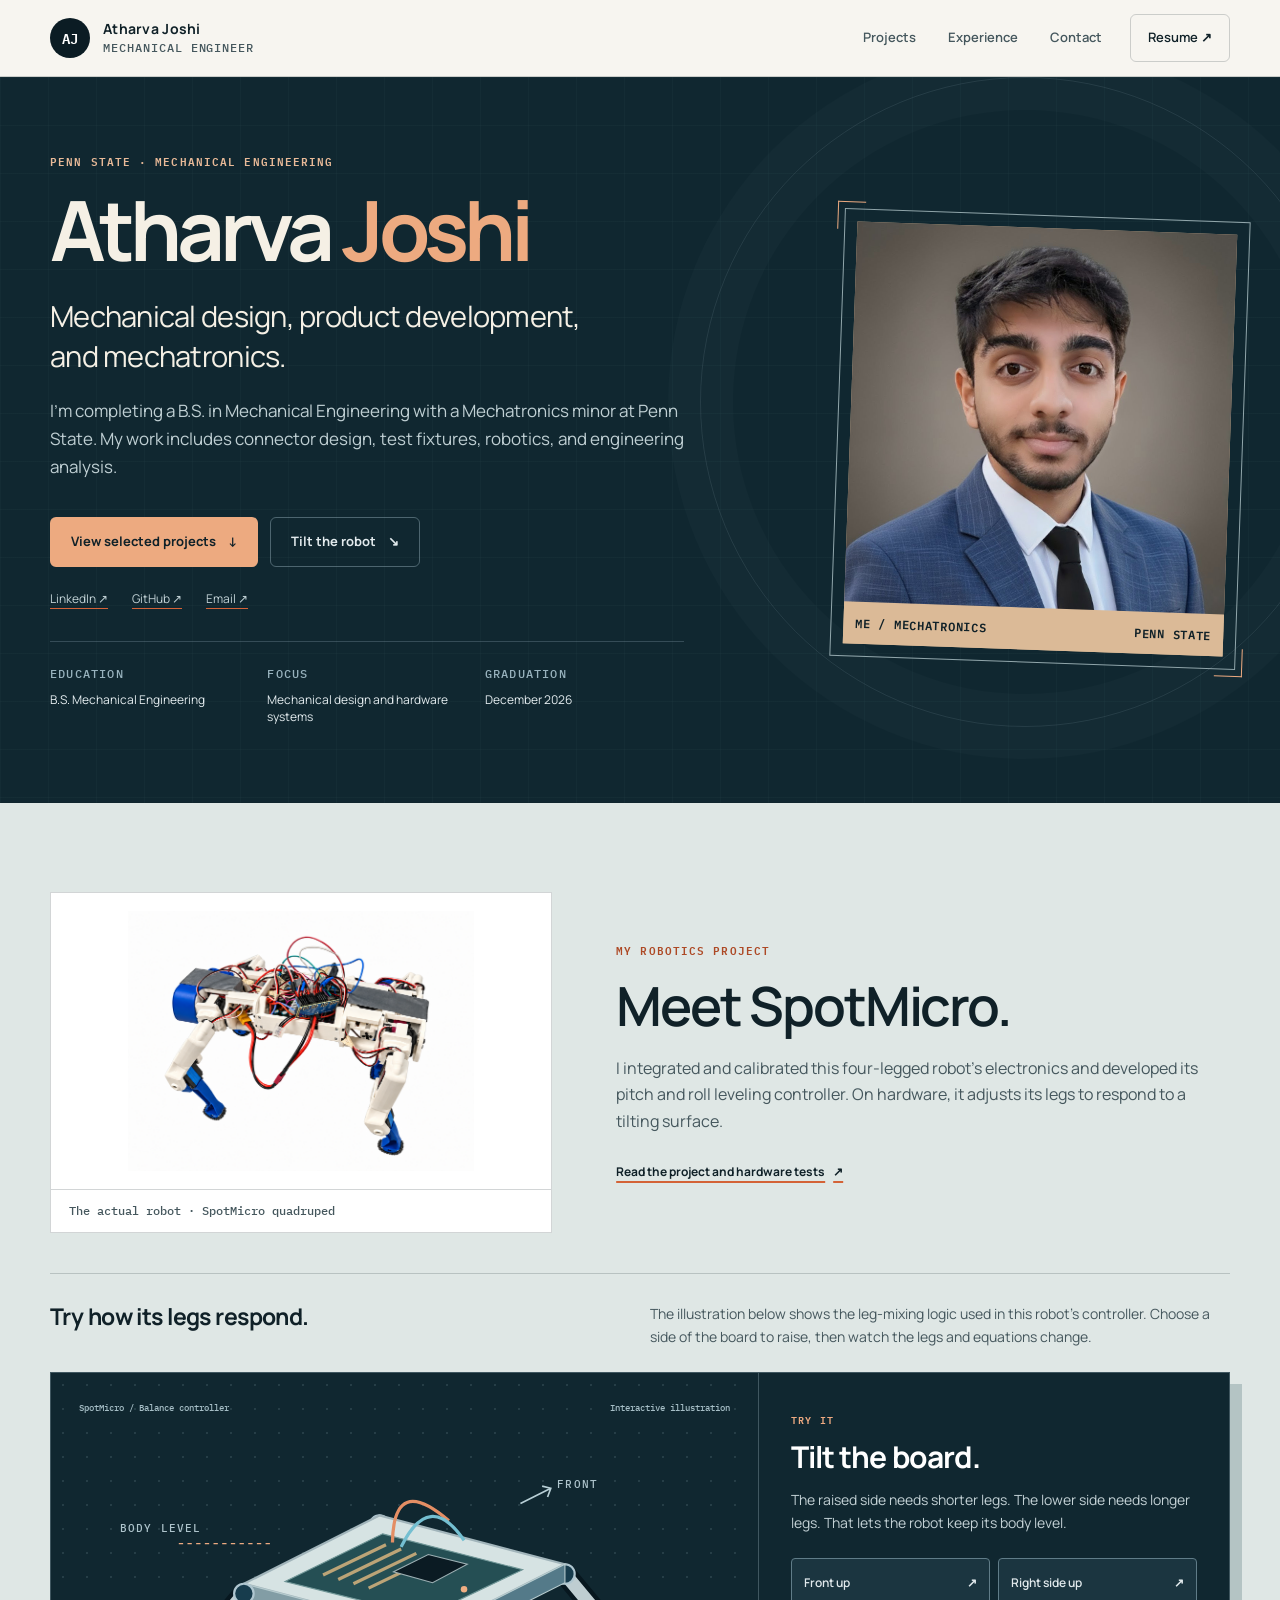
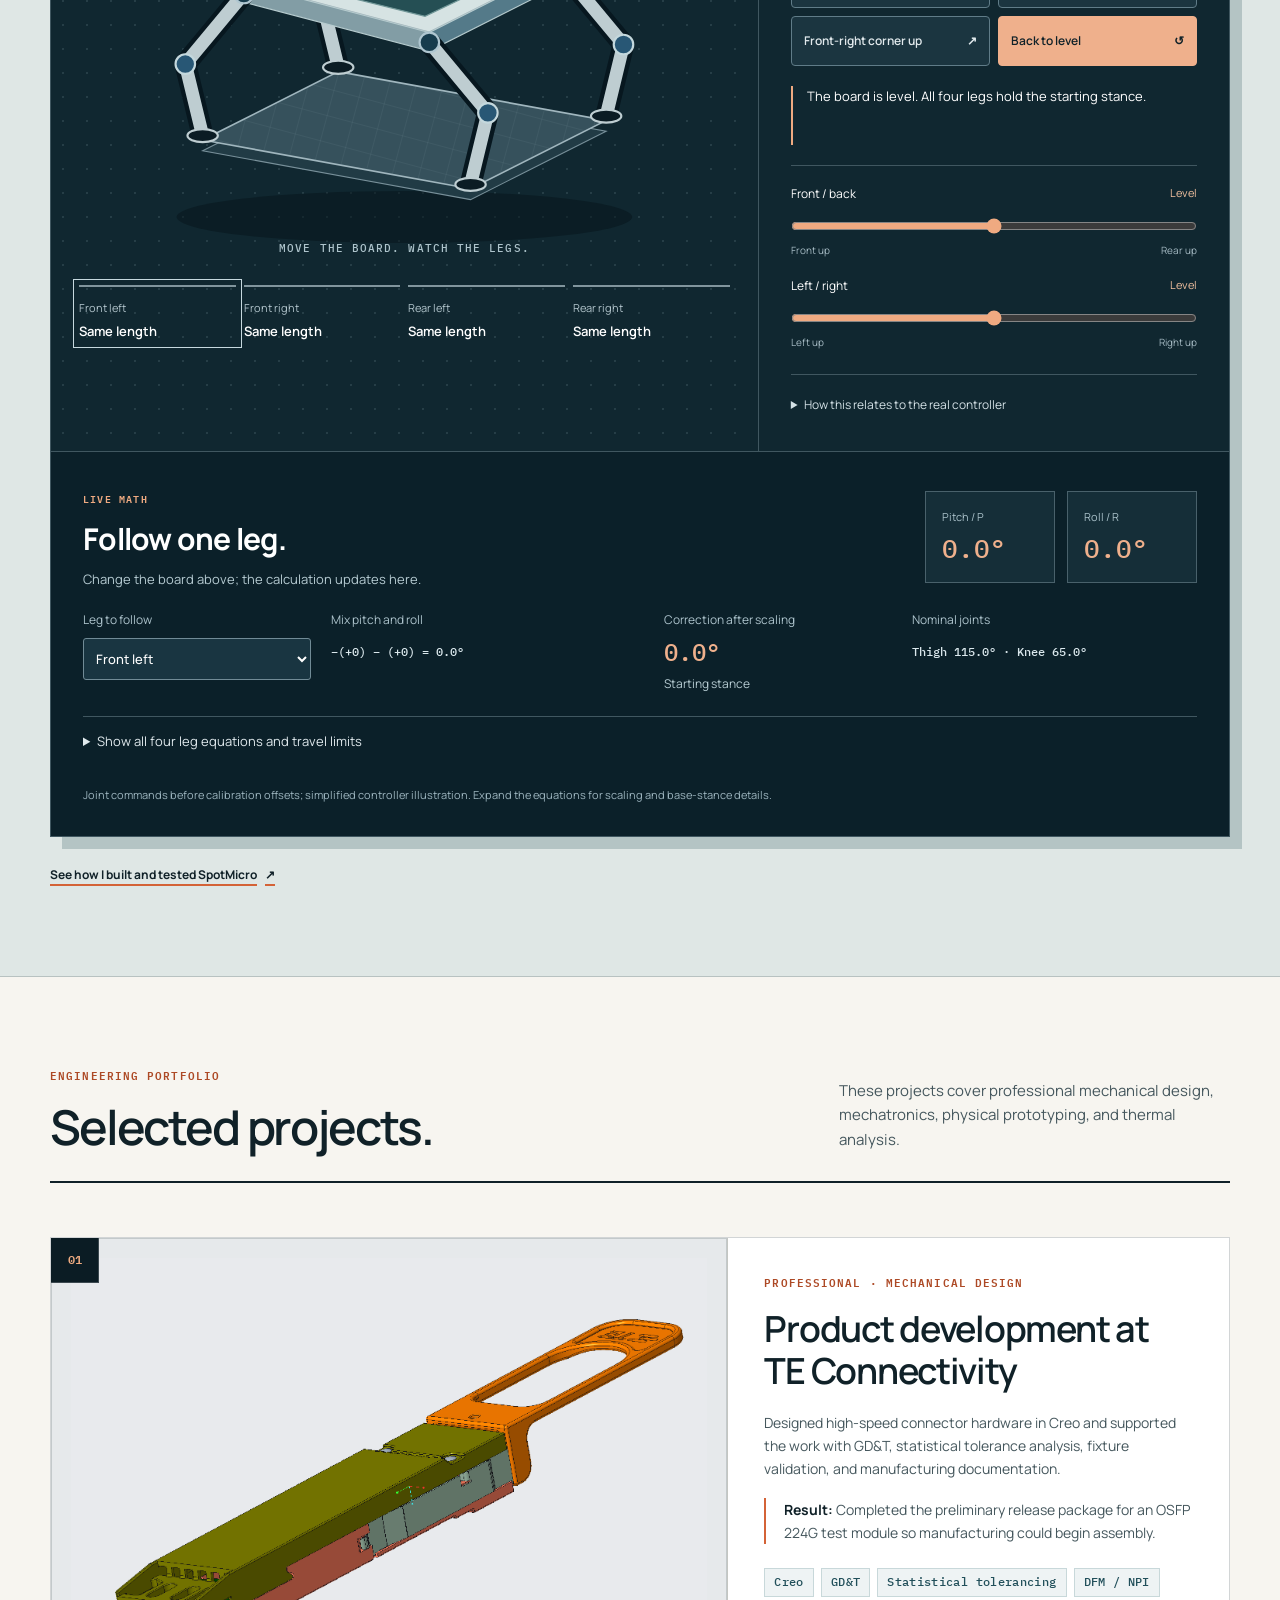
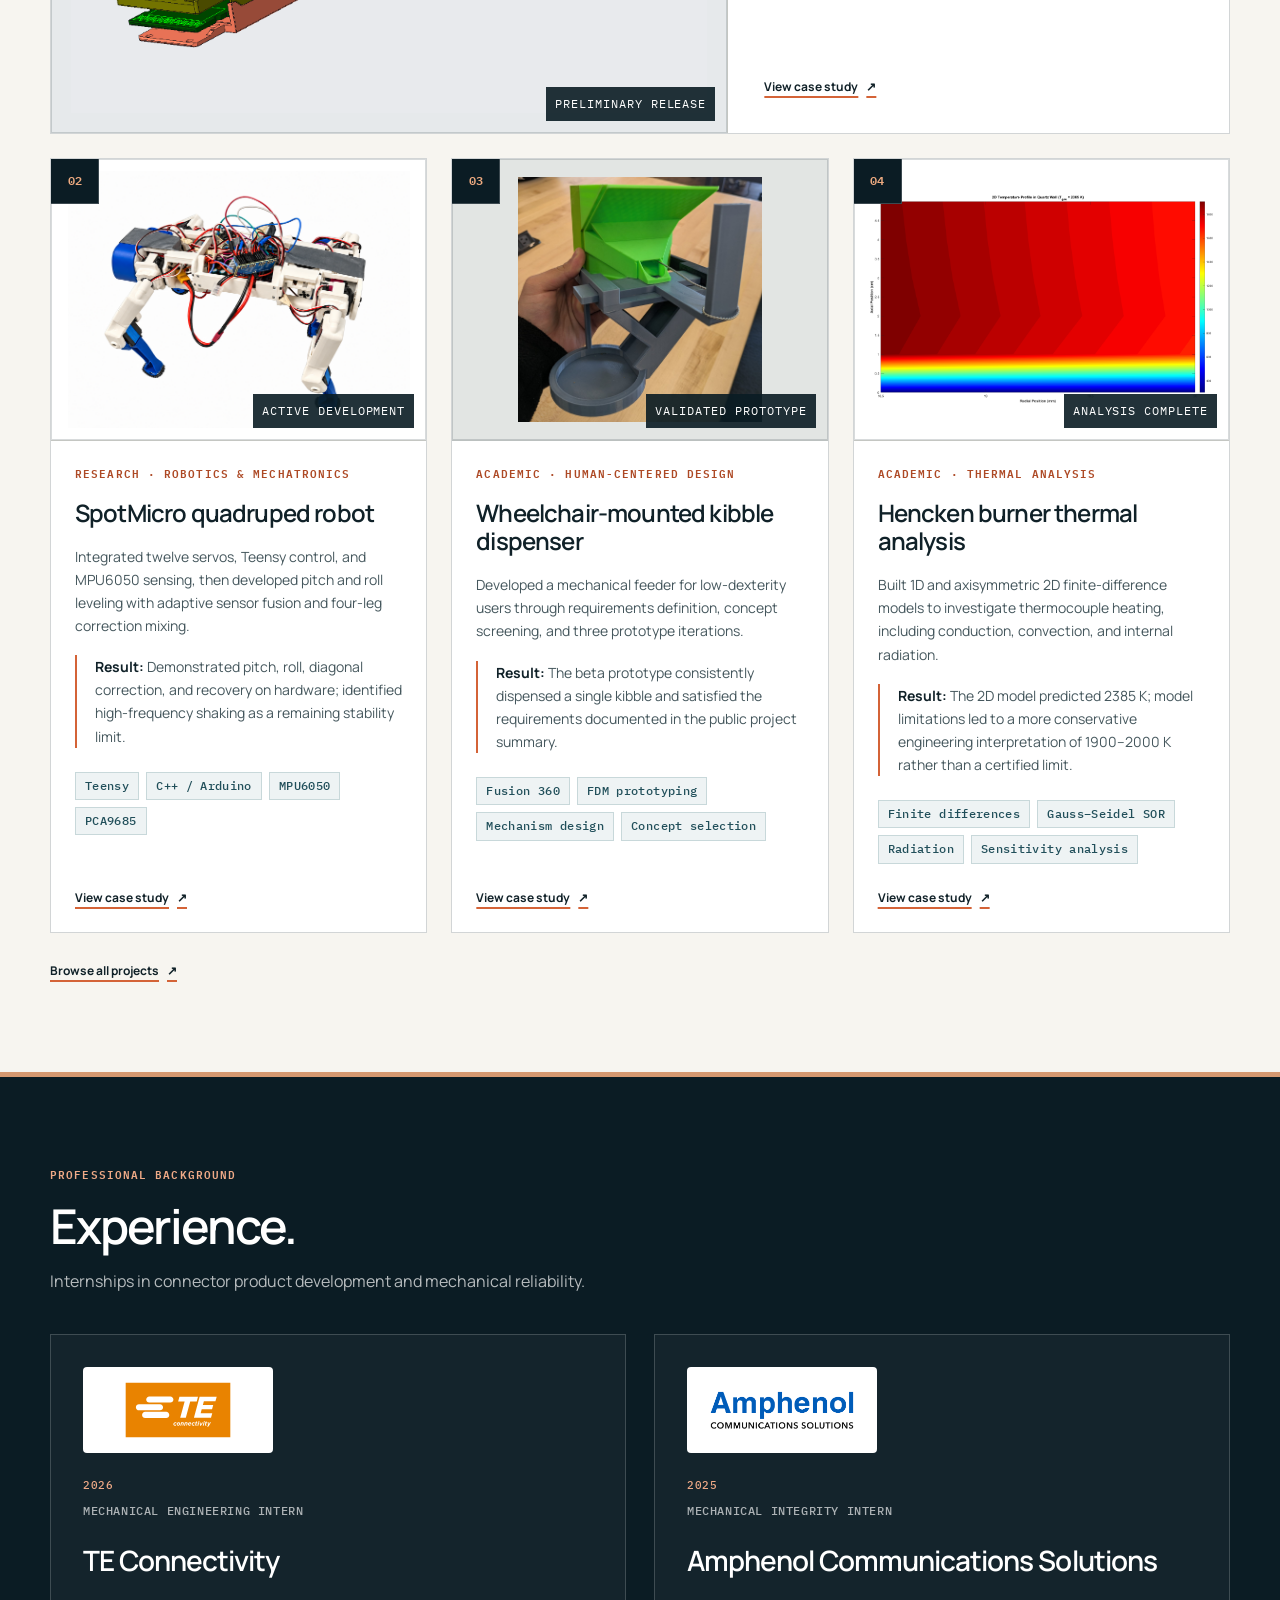
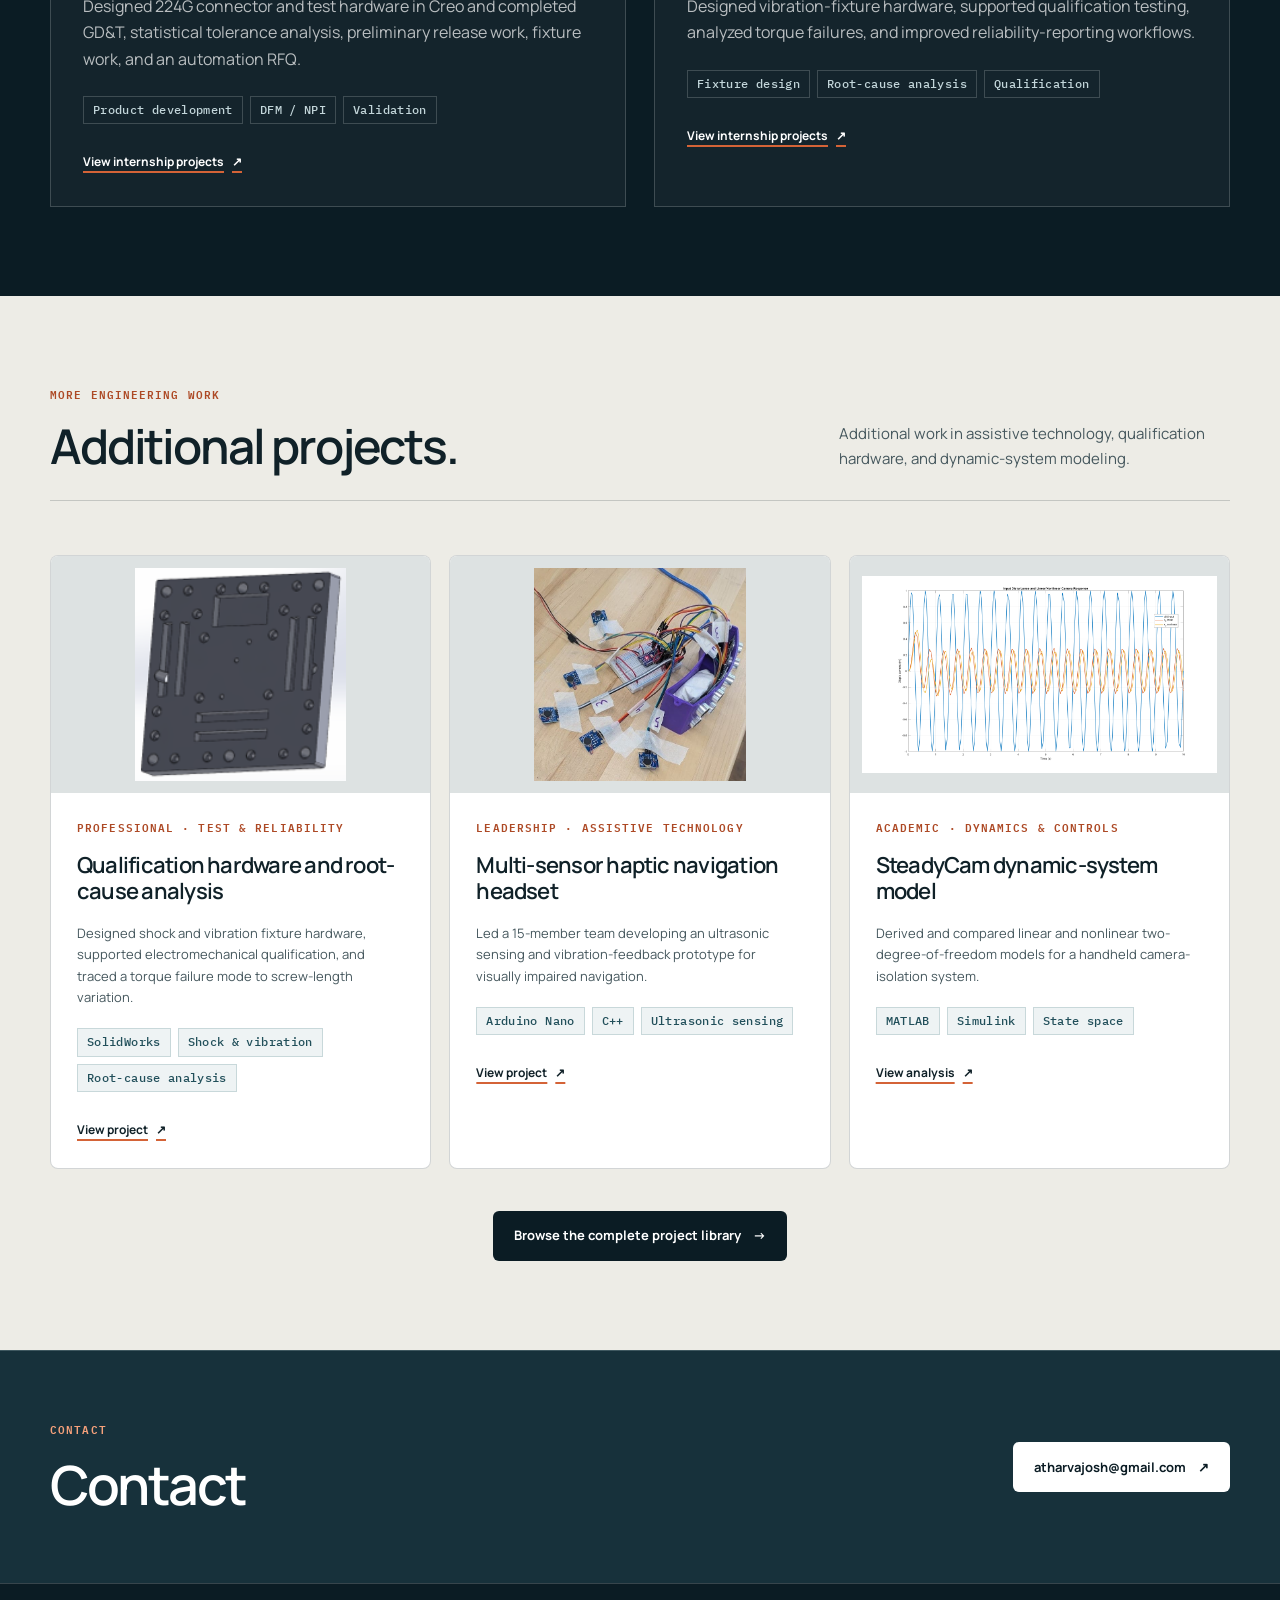
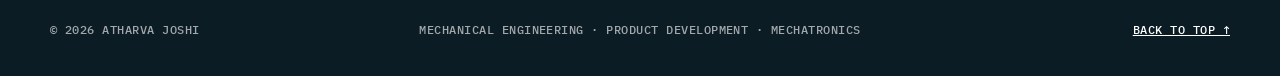
==== commit ad172903: "Improve mobile hierarchy, live math, navigation, and project image viewing" ====
--- a/index.html
+++ b/index.html
@@ -46,9 +46,9 @@
         </button>
 
         <nav class="primary-nav" id="primary-navigation" aria-label="Primary navigation" data-navigation>
-          <a href="work/">Work</a>
+          <a href="#selected-work">Projects</a>
           <a href="#experience">Experience</a>
-          <a href="#about">About</a>
+          <a href="#contact">Contact</a>
           <a class="nav-resume" href="assets/Atharva_Joshi_Resume.pdf" target="_blank" rel="noopener">Resume <span aria-hidden="true">↗</span></a>
         </nav>
       </div>
@@ -124,6 +124,7 @@
             <p>These projects cover professional mechanical design, mechatronics, physical prototyping, and thermal analysis.</p>
           </div>
           <div class="featured-grid" data-featured-projects></div>
+          <a class="text-link" href="work/">Browse all projects <span aria-hidden="true">↗</span></a>
         </div>
       </section>
 
@@ -189,7 +190,7 @@
         </div>
       </section>
 
-      <section class="contact-band" aria-labelledby="contact-title">
+      <section class="contact-band" id="contact" aria-labelledby="contact-title">
         <div class="shell contact-inner">
           <div>
             <p class="eyebrow">Contact</p>
--- a/styles.css
+++ b/styles.css
@@ -138,7 +138,7 @@
 .brand-copy span {
   margin-top: 4px;
   color: var(--ink-soft);
-  font: 500 10px/1.2 var(--mono);
+  font: 500 12px/1.2 var(--mono);
   letter-spacing: 0.08em;
   text-transform: uppercase;
 }
@@ -252,7 +252,7 @@
   padding: 12px;
   background: var(--navy);
   color: #c9dbde;
-  font: 500 8px/1.5 var(--mono);
+  font: 500 12px/1.5 var(--mono);
   text-transform: uppercase;
   letter-spacing: .06em;
 }
@@ -396,7 +396,7 @@
 
 .hero-facts dt {
   color: var(--ink-soft);
-  font: 500 9px/1.4 var(--mono);
+  font: 500 12px/1.4 var(--mono);
   letter-spacing: 0.1em;
   text-transform: uppercase;
 }
@@ -440,7 +440,7 @@
   padding: 12px 15px;
   color: rgba(255, 255, 255, 0.8);
   background: rgba(11, 28, 36, 0.92);
-  font: 500 10px/1.3 var(--mono);
+  font: 500 12px/1.3 var(--mono);
   letter-spacing: 0.05em;
   text-transform: uppercase;
 }
@@ -476,7 +476,7 @@
   color: rgba(255, 255, 255, 0.52);
   background: rgba(255, 255, 255, 0.04);
   border: 1px solid var(--line-light);
-  font: 500 8px/1 var(--mono);
+  font: 500 12px/1 var(--mono);
   letter-spacing: 0.08em;
 }
 
@@ -514,7 +514,7 @@
   top: 27px;
   left: 20px;
   color: var(--orange);
-  font: 600 10px/1 var(--mono);
+  font: 600 12px/1 var(--mono);
 }
 
 .proof-grid strong,
@@ -529,7 +529,7 @@
 .proof-grid small {
   margin-top: 7px;
   color: rgba(255, 255, 255, 0.58);
-  font: 500 9px/1.5 var(--mono);
+  font: 500 12px/1.5 var(--mono);
 }
 
 .section {
@@ -702,7 +702,7 @@
   padding: 7px 9px;
   color: var(--white);
   background: rgba(11, 28, 36, 0.9);
-  font-size: 8px;
+  font-size: 12px;
   letter-spacing: 0.08em;
   text-transform: uppercase;
 }
@@ -752,7 +752,7 @@
   color: var(--steel-dark);
   background: rgba(47, 104, 117, 0.08);
   border: 1px solid rgba(47, 104, 117, 0.2);
-  font: 500 9px/1.2 var(--mono);
+  font: 500 12px/1.2 var(--mono);
   letter-spacing: 0.03em;
 }
 
@@ -817,7 +817,7 @@
   display: block;
   margin-top: 34px;
   color: rgba(255, 255, 255, 0.42);
-  font: 500 9px/1.5 var(--mono);
+  font: 500 12px/1.5 var(--mono);
   letter-spacing: 0.04em;
 }
 
@@ -862,7 +862,7 @@
   align-content: start;
   gap: 8px;
   color: rgba(255, 255, 255, 0.65);
-  font: 500 9px/1.5 var(--mono);
+  font: 500 12px/1.5 var(--mono);
   letter-spacing: 0.05em;
   text-transform: uppercase;
 }
@@ -1019,7 +1019,7 @@
 .result-count {
   margin: 0;
   color: var(--ink-soft);
-  font: 500 10px/1.4 var(--mono);
+  font: 500 12px/1.4 var(--mono);
   letter-spacing: 0.05em;
   text-transform: uppercase;
 }
@@ -1050,7 +1050,7 @@
   background: transparent;
   border: 1px solid var(--line);
   border-radius: 5px;
-  font: 600 9px/1.2 var(--mono);
+  font: 600 12px/1.2 var(--mono);
   cursor: pointer;
 }
 
@@ -1066,7 +1066,7 @@
   display: grid;
   gap: 6px;
   color: var(--ink-soft);
-  font: 600 8px/1.2 var(--mono);
+  font: 600 12px/1.2 var(--mono);
   letter-spacing: 0.08em;
   text-transform: uppercase;
 }
@@ -1079,7 +1079,7 @@
   background: var(--white);
   border: 1px solid var(--line);
   border-radius: 0;
-  font: 600 10px/1.2 var(--mono);
+  font: 600 12px/1.2 var(--mono);
 }
 
 .library-grid {
@@ -1130,7 +1130,7 @@
   gap: 7px 15px;
   margin-bottom: 14px;
   color: var(--orange-dark);
-  font: 600 8px/1.3 var(--mono);
+  font: 600 12px/1.3 var(--mono);
   letter-spacing: 0.06em;
   text-transform: uppercase;
 }
@@ -1259,7 +1259,7 @@
   grid-template-columns: 1fr auto 1fr;
   align-items: center;
   gap: 24px;
-  font: 500 9px/1.5 var(--mono);
+  font: 500 12px/1.5 var(--mono);
   letter-spacing: 0.04em;
   text-transform: uppercase;
 }
@@ -1585,7 +1585,7 @@
   }
 
   .evidence-frame figcaption {
-    font-size: 8px;
+    font-size: 12px;
   }
 
   .proof-grid > div {
--- a/leg-mixer.css
+++ b/leg-mixer.css
@@ -30,6 +30,15 @@
 .tilt-endpoints { display: flex; justify-content: space-between; color: #a5bac3; font-size: 10px; }
 .tilt-details { margin-top: 24px; border-top: 1px solid #405760; padding-top: 16px; color: #acbfc7; font-size: 11px; }
 .tilt-details summary { padding-block: 4px; color: #d4e1e6; cursor: pointer; font-size: 12px; }
+.math-summary { display: grid; grid-template-columns: .8fr 1.1fr .8fr 1fr; gap: 20px; margin-top: 20px; align-items: start; }
+.math-summary label, .math-summary > div > span { display: block; color: #adc3cc; font-size: 12px; }
+.math-summary select { display: block; width: 100%; min-height: 42px; padding: 8px; margin-top: 8px; background: #193541; color: white; border: 1px solid #718b96; border-radius: 3px; font: 500 13px var(--sans); }
+.math-summary code { display: block; margin-top: 12px; color: #dbe8ed; font: 500 12px/1.7 var(--mono); overflow-wrap: anywhere; }
+.math-summary strong { display: block; margin-top: 6px; color: #efb08c; font: 500 24px/1.4 var(--mono); }
+.math-summary small { color: #b6cbd2; font-size: 12px; }
+.math-expanded { margin-top: 20px; }
+.math-expanded > summary { cursor: pointer; padding: 14px 0; color: #e0e9ed; font-size: 13px; border-top: 1px solid #405760; }
+.tilt-leg-states .is-followed { outline: 1px solid #c6d8de; outline-offset: 5px; }
 .tilt-math { grid-column: 1 / -1; padding: 32px; color: #e0e9eb; background: #0b2029; border-top: 1px solid #405760; min-width: 0; }
 .math-heading { display: grid; grid-template-columns: minmax(0, 1fr) auto; gap: 32px; align-items: center; }
 .math-heading h3 { margin: 10px 0 12px; color: white; font-size: clamp(23px, 3vw, 30px); line-height: 1.2; letter-spacing: -.025em; }
@@ -67,5 +76,25 @@
 .math-note { margin: 20px 0 0; color: #9db5bf; font-size: 11px; max-width: 900px; }
 @media (max-width: 1100px) { .math-heading { grid-template-columns: 1fr; gap: 20px; } .math-legs { grid-template-columns: 1fr 1fr; } }
 @media (max-width: 600px) { .tilt-math { padding: 20px; } .math-scaling { grid-template-columns: 26px minmax(0, 1fr); gap: 12px; } .math-scale-result { grid-column: 2; text-align: left; } .math-legs { grid-template-columns: 1fr; } .math-inputs { flex-wrap: wrap; } .math-inputs > div { min-width: 0; flex: 1; } .math-substitution { min-height: 0; } }
-@media (max-width: 980px) { .leg-mixer { grid-template-columns: 1fr; } .tilt-visual { padding: 24px; } .tilt-controls { border-left: 0; border-top: 1px solid #405760; } .tilt-robot { max-width: 600px; margin-inline: auto; } }
-@media (max-width: 460px) { .tilt-visual, .tilt-controls { padding: 20px; } .tilt-leg-states { grid-template-columns: 1fr 1fr; gap: 14px; } .tilt-presets { grid-template-columns: 1fr; } .tilt-controls .tilt-explanation { min-height: 0; } .tilt-presets button { min-height: 46px; } }
+@media (max-width: 980px) {
+  .math-summary { grid-template-columns: 1fr 1fr; }
+  .tilt-visual { position: sticky; align-self: start; top: 76px; z-index: 5; padding: 12px 20px; border-bottom: 1px solid #405760; }
+  .tilt-robot { width: min(100%, 340px); max-height: 200px; margin-block: 4px; }
+  .tilt-leg-states { grid-template-columns: repeat(4,minmax(0,1fr)); gap: 10px; }
+  .tilt-leg-states > div { padding-top: 6px; }
+  .tilt-leg-states span { font-size: 11px; }.tilt-leg-states strong { font-size: 12px; }
+  .tilt-controls { padding: 22px; }
+  .tilt-controls > p { margin-block: 12px; }
+  .tilt-presets { grid-template-columns: 1fr 1fr; margin-top: 16px; }
+  .tilt-presets button { min-height: 44px; font-size: 12px; }
+  .tilt-controls .tilt-explanation { min-height: 0; margin-block: 16px; }
+  .tilt-sliders { gap: 12px; padding-top: 12px; }
+  .tilt-details { margin-top: 16px; padding-top: 10px; }
+  .math-heading { grid-template-columns: 1fr; gap: 12px; }
+  .math-heading .tilt-step { display: none; }
+  .math-heading h3 { font-size: 23px; margin-top: 0; }
+  .math-inputs > div { padding: 10px 14px; }
+  .math-inputs strong { font-size: 20px; margin-top: 2px; }
+}
+@media (max-width: 760px) { .tilt-visual { top: 68px; } }
+@media (max-width: 980px) { .leg-mixer { grid-template-columns: 1fr; } .tilt-controls { border-left: 0; border-top: 1px solid #405760; } .tilt-robot { margin-inline: auto; } }
--- a/home.css
+++ b/home.css
@@ -40,7 +40,7 @@
 .robot-project-photo { margin: 0; background: #fff; border: 1px solid var(--line); }
 .robot-project-photo a { display: block; padding: 18px; }
 .robot-project-photo img { width: 100%; height: 260px; object-fit: contain; }
-.robot-project-photo figcaption { padding: 12px 18px; border-top: 1px solid var(--line); color: var(--ink-soft); font: 500 9px/1.5 var(--mono); }
+.robot-project-photo figcaption { padding: 12px 18px; border-top: 1px solid var(--line); color: var(--ink-soft); font: 500 12px/1.5 var(--mono); }
 .robot-project-copy h2 { margin: 0; font-weight: 600; line-height: 1.1; letter-spacing: -.04em; }
 .robot-project-copy > p:not(.eyebrow) { color: var(--ink-soft); font-size: 16px; margin: 20px 0 0; }
 .robot-demo-intro { display: flex; gap: 32px; justify-content: space-between; align-items: start; border-top: 1px solid var(--line); padding-top: 28px; margin-bottom: 24px; }
@@ -74,9 +74,23 @@
   .robot-project-intro { grid-template-columns: 1fr; gap: 28px; }
   .robot-project-photo img { height: auto; max-height: 280px; }
   .robot-demo-intro { flex-direction: column; gap: 14px; }
-  .portfolio-home .hero-grid { padding-block: 36px 48px; }
-  .portfolio-home .hero h1 { font-size: clamp(44px, 12vw, 62px); }
-  .portfolio-home .hero-portrait { transform: none; }
+  .portfolio-home .hero-grid { padding-block: 32px 36px; grid-template-columns: 100px minmax(0,1fr); gap: 14px 22px; }
+  .portfolio-home .hero-copy { display: contents; }
+  .portfolio-home .hero-copy > * { grid-column: 1 / -1; }
+  .portfolio-home .hero-copy > .eyebrow { grid-column: 2; grid-row: 1; margin: 0; align-self: end; font-size: 11px; }
+  .portfolio-home .hero h1 { grid-column: 2; grid-row: 2; align-self: start; font-size: clamp(34px, 9vw, 48px); margin: 0; }
+  .portfolio-home .hero-portrait { grid-column: 1; grid-row: 1 / 3; width: 100px; margin: 0; align-self: center; transform: none; outline-offset: 5px; }
+  .portfolio-home .hero-portrait::before { inset: -10px; }
+  .portfolio-home .hero-portrait figcaption { display: none; }
+  .portfolio-home .hero-specialty { margin-top: 12px; font-size: 21px; }
+  .portfolio-home .hero-lede { margin: 0; font-size: 15px; }
+  .portfolio-home .hero-actions { margin-top: 8px; gap: 10px; }
+  .portfolio-home .hero-actions .button { min-height: 44px; padding: 12px 16px; }
+  .portfolio-home .hero-links { margin-top: 2px; gap: 20px; }
+  .portfolio-home .hero-facts { grid-template-columns: 1fr 1fr; margin-top: 10px; padding-top: 18px; gap: 16px; }
+  .portfolio-home .hero-facts div { display: block; }
+  .portfolio-home .hero-facts div:nth-child(2) { display: none; }
+  .portfolio-home .hero-facts dd { margin-top: 7px; font-size: 13px; }
   .portfolio-home .hero::after { width: 450px; height: 450px; right: -200px; }
   .portfolio-home .featured-grid { grid-template-columns: 1fr; }
   .portfolio-home .workbench .leg-mixer { box-shadow: 5px 5px 0 #b4c4c4; }
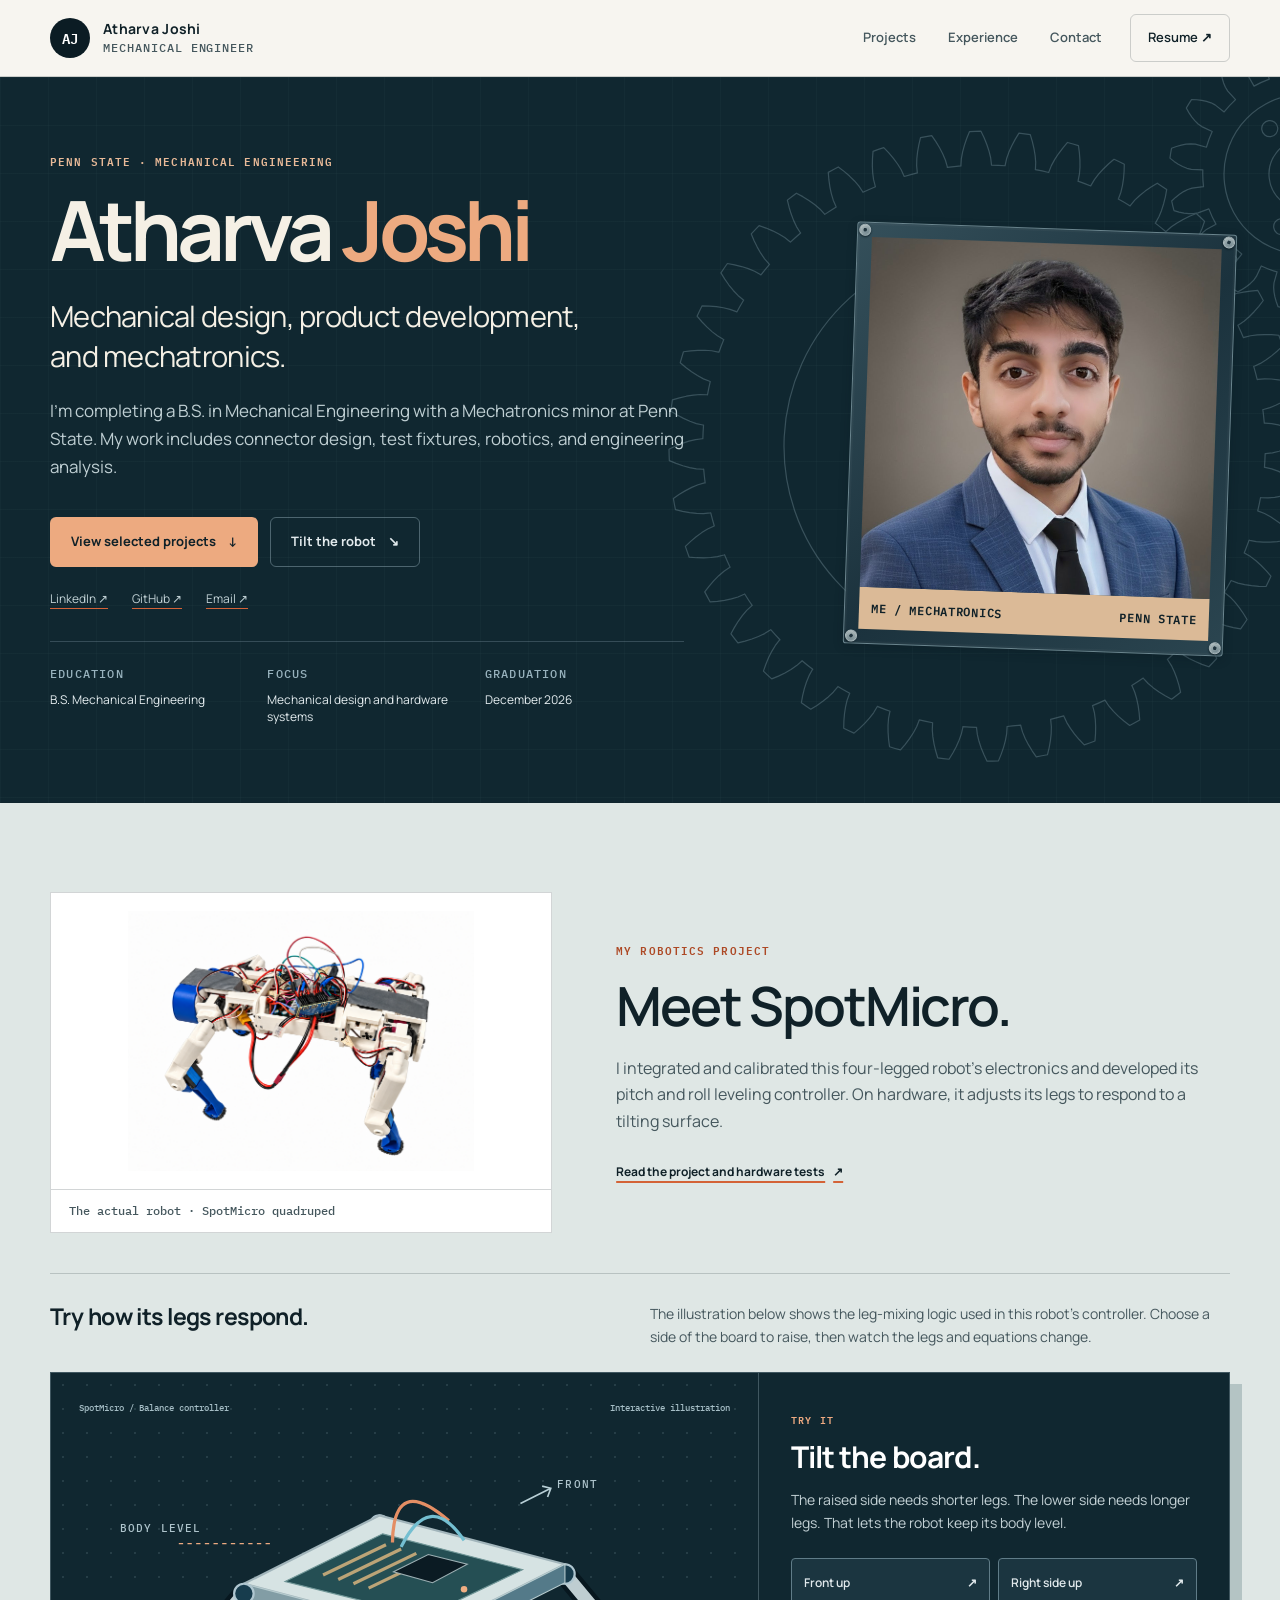
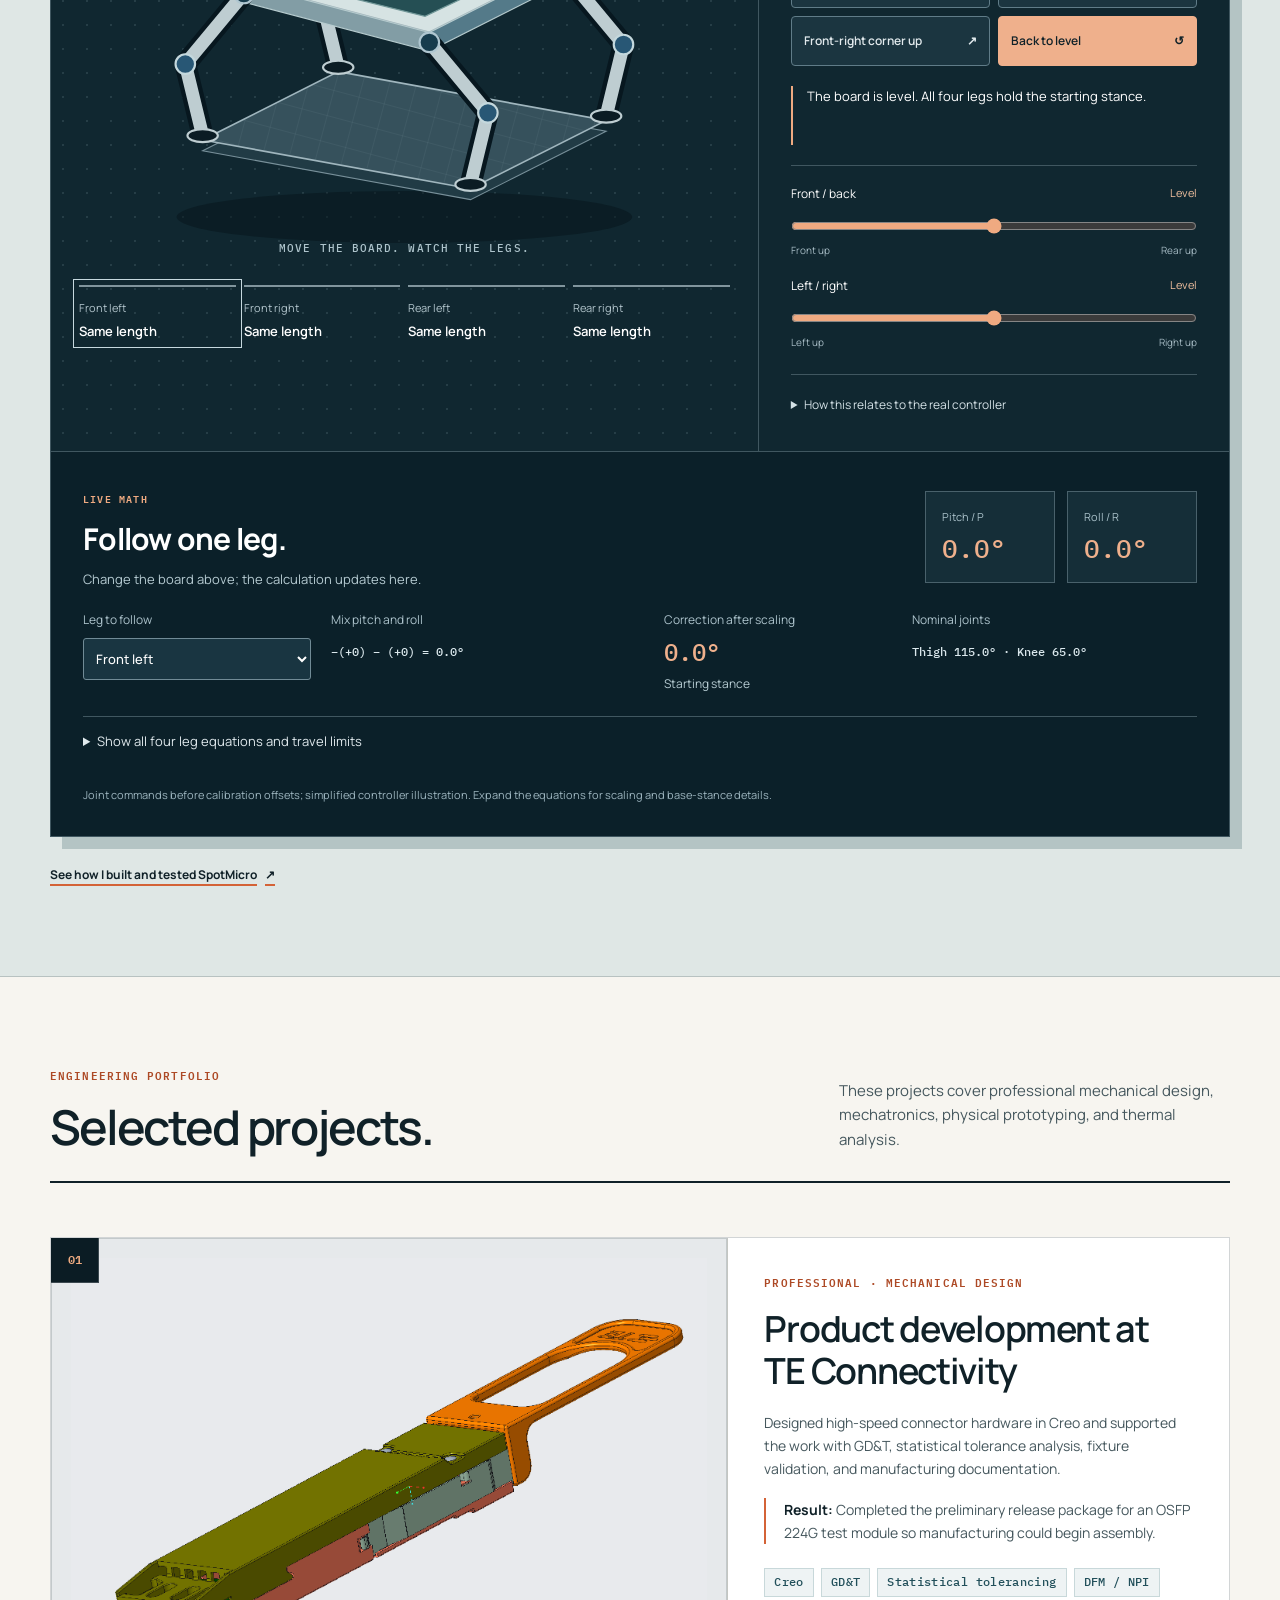
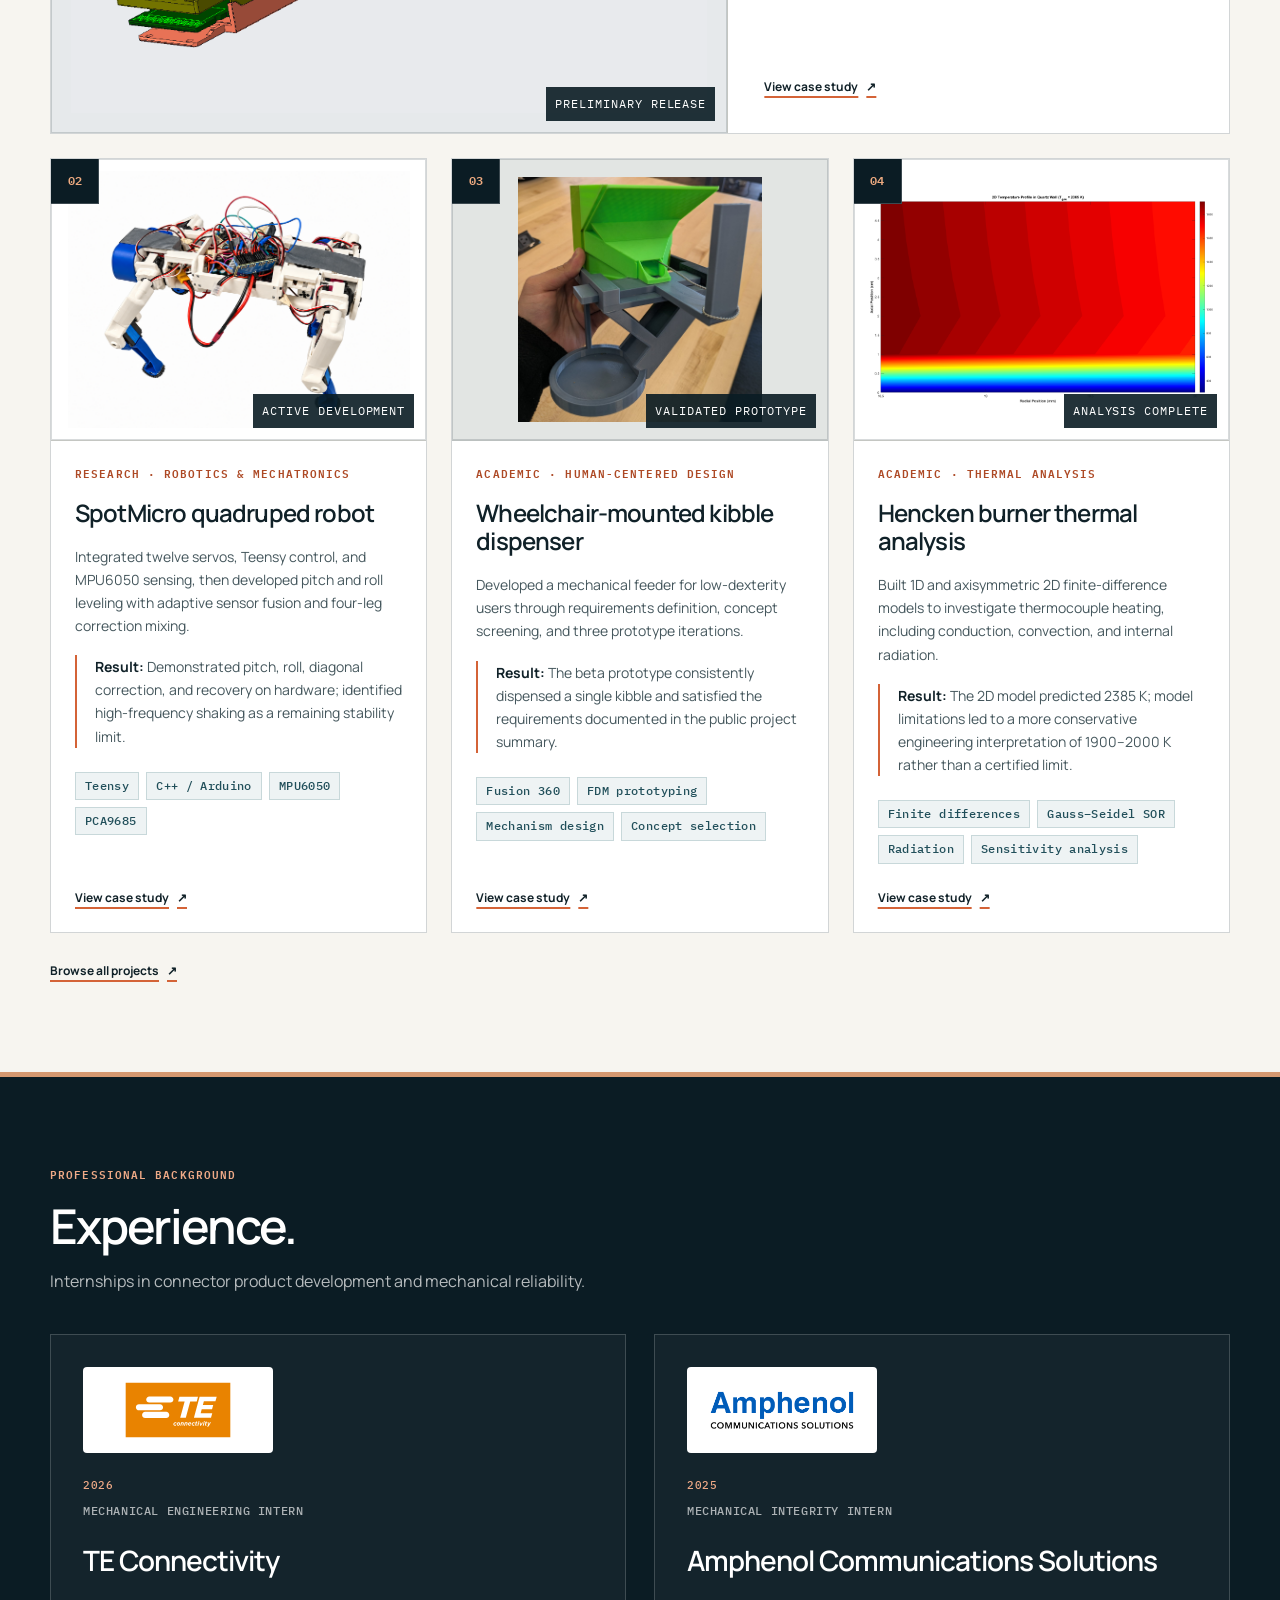
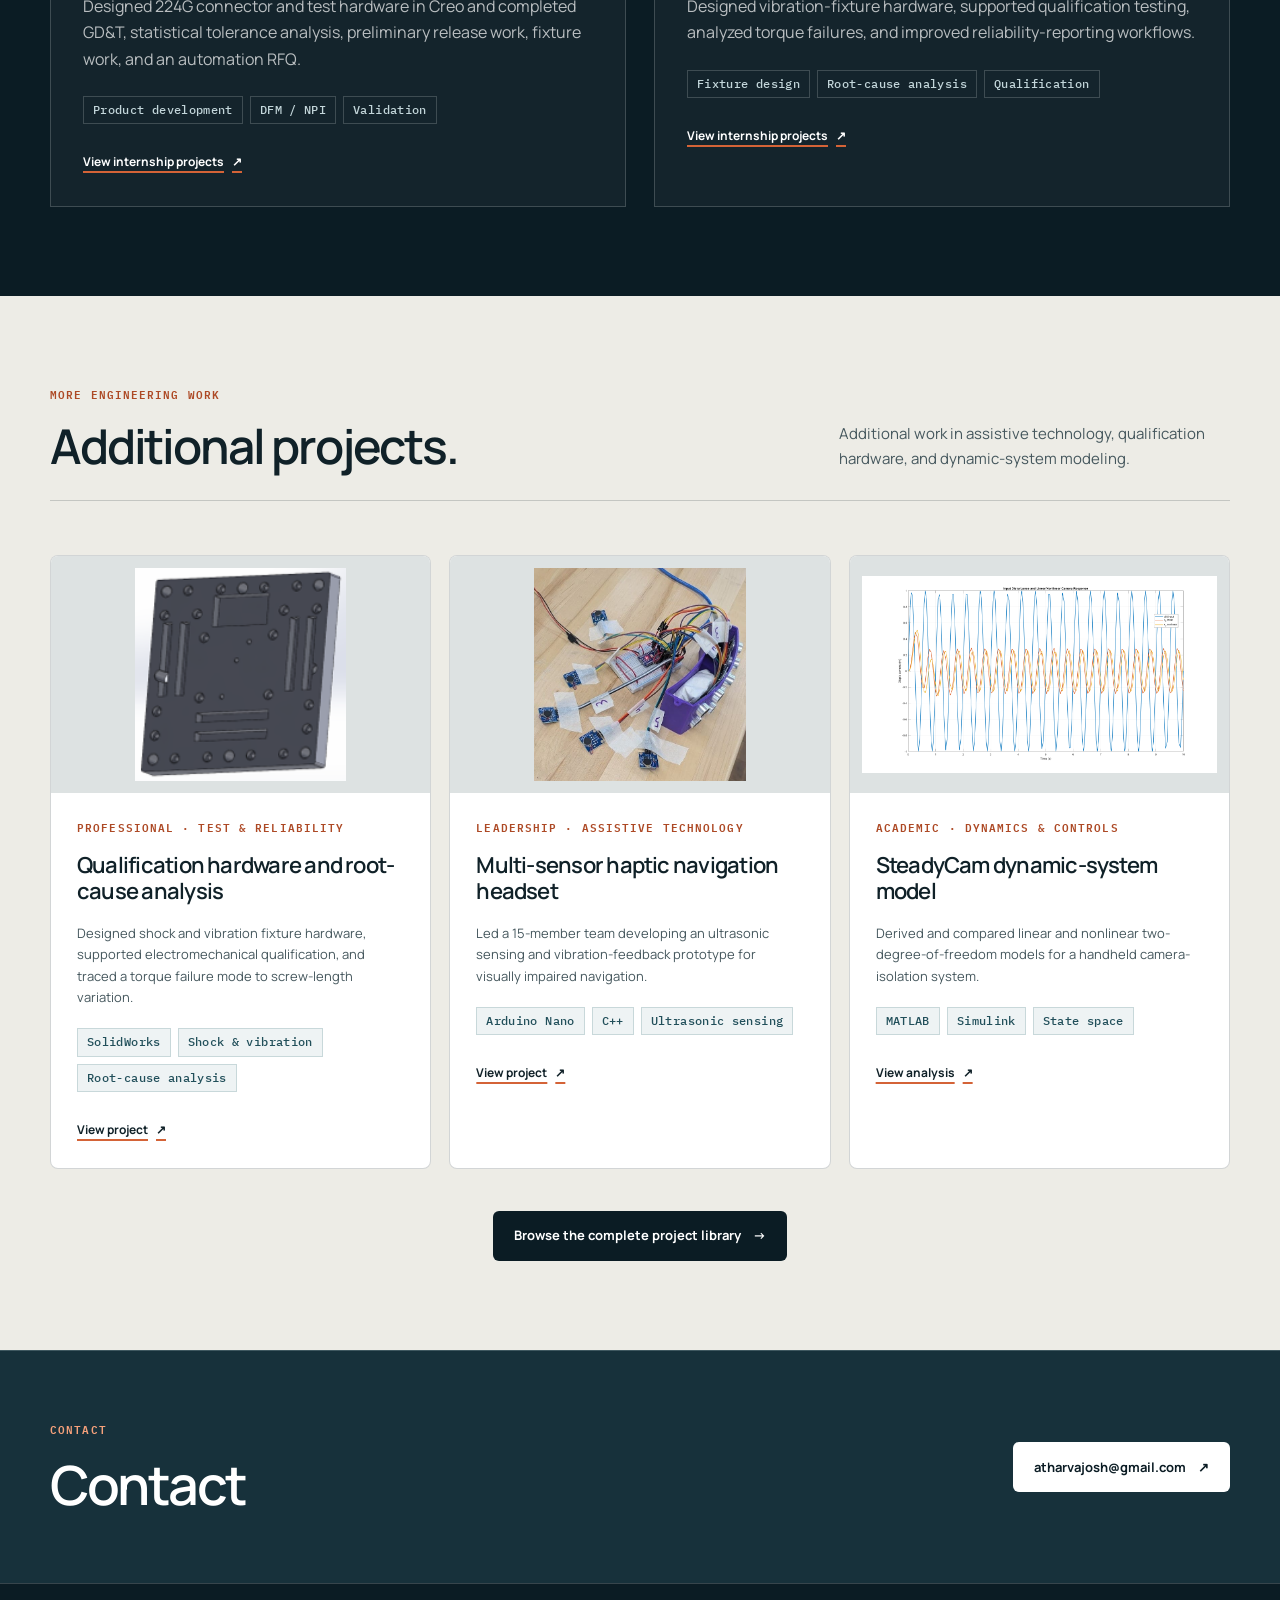
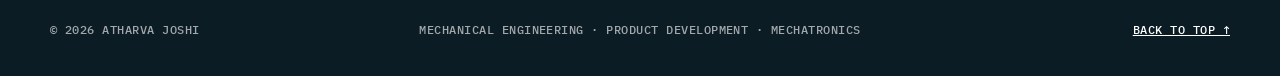
==== commit 3ed9741f: "Save rotating gear and bolted portrait concept" ====
--- a/index.html
+++ b/index.html
@@ -88,6 +88,10 @@
           </div>
 
           <figure class="hero-portrait">
+            <span class="portrait-bolt is-top-left" aria-hidden="true"></span>
+            <span class="portrait-bolt is-top-right" aria-hidden="true"></span>
+            <span class="portrait-bolt is-bottom-left" aria-hidden="true"></span>
+            <span class="portrait-bolt is-bottom-right" aria-hidden="true"></span>
             <img src="assets/bkl.jpg" alt="Atharva Joshi" width="1024" height="1024" fetchpriority="high">
             <figcaption><span>ME / Mechatronics</span><span>Penn State</span></figcaption>
           </figure>
--- a/home.css
+++ b/home.css
@@ -6,14 +6,18 @@
 }
 .portfolio-home .hero::after {
   content: '';
-  width: 650px;
-  height: 650px;
-  right: calc((100vw - min(1180px, 100vw - 48px)) / 2 - 120px);
-  top: 0;
+  width: 960px;
+  height: 880px;
+  right: calc((100vw - min(1180px, 100vw - 48px)) / 2 - 324px);
+  top: 50%;
   bottom: auto;
-  border-radius: 50%;
-  border: 1px solid #92aeb92b;
-  box-shadow: 0 0 0 32px #92aeb907, inset 0 0 0 32px #92aeb907;
+  transform: translateY(-56%);
+  background: url('assets/hero-gears.svg') center / contain no-repeat;
+  border: 0;
+  border-radius: 0;
+  box-shadow: none;
+  opacity: .32;
+  pointer-events: none;
 }
 .portfolio-home .hero-grid { padding-block: 76px; }
 .portfolio-home .hero h1 { font-size: clamp(48px, 6.5vw, 88px); letter-spacing: -.06em; }
@@ -29,8 +33,14 @@
 .portfolio-home .hero .button-primary:hover { background: #f2c2a0; }
 .portfolio-home .hero .button-secondary { color: #e2eaed; border-color: #8aa4ae80; }
 .portfolio-home .hero .button-secondary:hover { background: #28434e; }
-.portfolio-home .hero-portrait { outline-color: #91a6ab; background: #dbba97; transform: rotate(2deg); }
-.portfolio-home .hero-portrait::before { background: linear-gradient(#edaa80,#edaa80) left top / 28px 1px no-repeat, linear-gradient(#edaa80,#edaa80) left top / 1px 28px no-repeat, linear-gradient(#edaa80,#edaa80) right bottom / 28px 1px no-repeat, linear-gradient(#edaa80,#edaa80) right bottom / 1px 28px no-repeat; }
+.portfolio-home .hero-portrait { outline: none; padding: 14px; border: 1px solid #6b858e; border-radius: 3px; background: linear-gradient(135deg, #35505b, #1b323d 52%, #2b4550); transform: rotate(2deg); box-shadow: 0 3px 10px #06161c45, inset 0 0 0 2px #a2b1b00c; }
+.portfolio-home .hero-portrait::before { content: none; }
+.portrait-bolt { position: absolute; z-index: 1; width: 12px; height: 12px; border: 1px solid #a8b7bb; border-radius: 50%; background: linear-gradient(145deg, #b6c2c3, #657c85); box-shadow: 0 1px 2px #06151ccc, inset 0 0 0 1px #ced8d340; pointer-events: none; }
+.portrait-bolt::after { content: ''; position: absolute; inset: 3px; background: #21353f; clip-path: polygon(25% 0,75% 0,100% 50%,75% 100%,25% 100%,0 50%); }
+.portrait-bolt.is-top-left { left: 1px; top: 1px; }
+.portrait-bolt.is-top-right { right: 1px; top: 1px; transform: rotate(20deg); }
+.portrait-bolt.is-bottom-left { left: 1px; bottom: 1px; transform: rotate(40deg); }
+.portrait-bolt.is-bottom-right { right: 1px; bottom: 1px; transform: rotate(10deg); }
 .portfolio-home .hero-portrait img { aspect-ratio: 1; }
 .portfolio-home .hero-portrait figcaption { color: #102128; background: #dbba97; font-weight: 600; }
 .portfolio-home .workbench { background: #dfe7e5; border-bottom: 1px solid var(--line); }
@@ -63,6 +73,7 @@
 .portfolio-home .more-work .section-heading { padding-bottom: 28px; border-bottom: 1px solid var(--line); }
 .portfolio-home .contact-band { border-top: 1px solid #91a6ab55; }
 @media (max-width: 980px) {
+  .portfolio-home .hero::after { width: 720px; height: 660px; right: -250px; opacity: .25; mask-image: linear-gradient(90deg, transparent 10%, #000 40%); }
   .portfolio-home .hero-grid { padding-block: 56px; }
   .portfolio-home .featured-grid { grid-template-columns: repeat(2, minmax(0, 1fr)); }
   .portfolio-home .featured-project:first-child { display: flex; grid-column: auto; }
@@ -79,7 +90,9 @@
   .portfolio-home .hero-copy > * { grid-column: 1 / -1; }
   .portfolio-home .hero-copy > .eyebrow { grid-column: 2; grid-row: 1; margin: 0; align-self: end; font-size: 11px; }
   .portfolio-home .hero h1 { grid-column: 2; grid-row: 2; align-self: start; font-size: clamp(34px, 9vw, 48px); margin: 0; }
-  .portfolio-home .hero-portrait { grid-column: 1; grid-row: 1 / 3; width: 100px; margin: 0; align-self: center; transform: none; outline-offset: 5px; }
+  .portfolio-home .hero-portrait { grid-column: 1; grid-row: 1 / 3; width: 100px; margin: 0; align-self: center; transform: none; padding: 6px; }
+  .portrait-bolt { width: 7px; height: 7px; }
+  .portrait-bolt::after { inset: 1.5px; }
   .portfolio-home .hero-portrait::before { inset: -10px; }
   .portfolio-home .hero-portrait figcaption { display: none; }
   .portfolio-home .hero-specialty { margin-top: 12px; font-size: 21px; }
@@ -91,8 +104,11 @@
   .portfolio-home .hero-facts div { display: block; }
   .portfolio-home .hero-facts div:nth-child(2) { display: none; }
   .portfolio-home .hero-facts dd { margin-top: 7px; font-size: 13px; }
-  .portfolio-home .hero::after { width: 450px; height: 450px; right: -200px; }
+  .portfolio-home .hero::after { content: none; }
   .portfolio-home .featured-grid { grid-template-columns: 1fr; }
   .portfolio-home .workbench .leg-mixer { box-shadow: 5px 5px 0 #b4c4c4; }
 }
-@media (prefers-reduced-motion: reduce) { .portfolio-home .hero-portrait { transform: none; } }
+@media (prefers-reduced-motion: reduce) {
+  .portfolio-home .hero-portrait { transform: none; }
+  .portfolio-home .hero::after { background-image: url('assets/hero-gears-static.svg'); }
+}
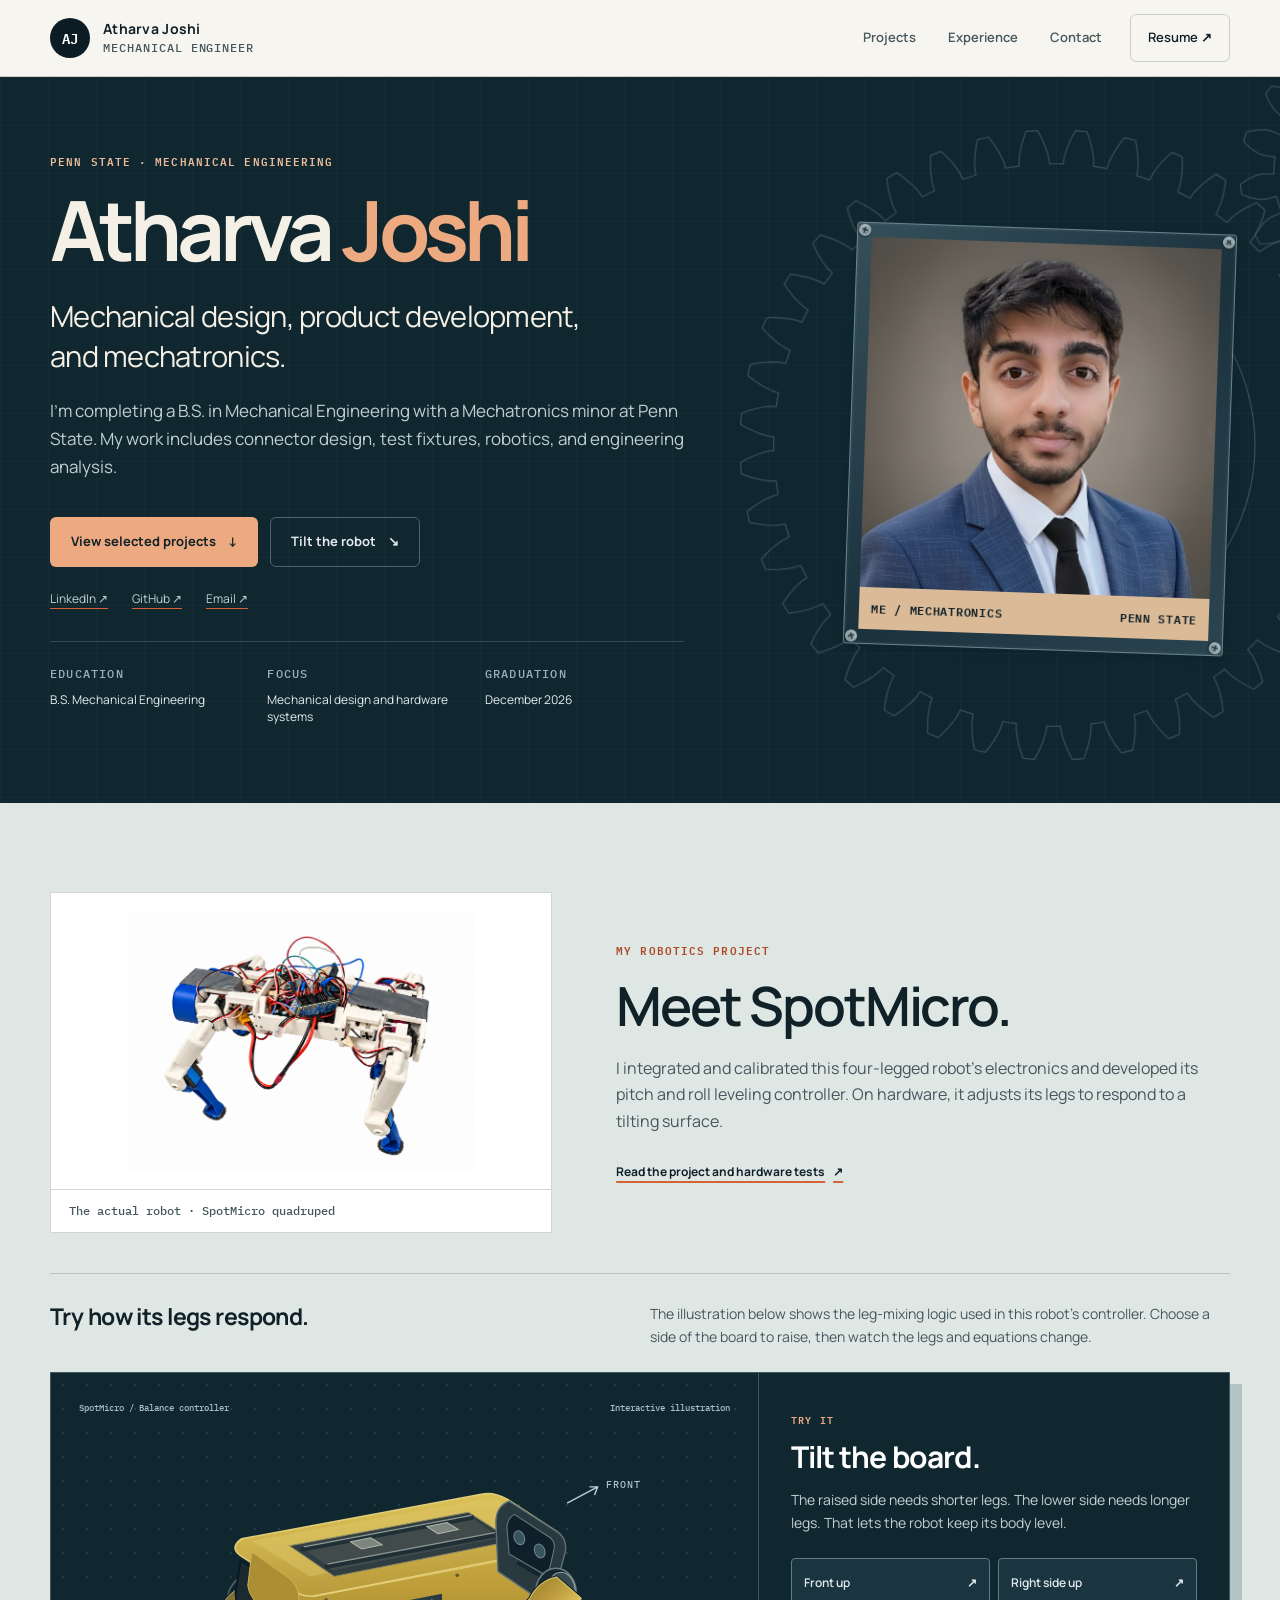
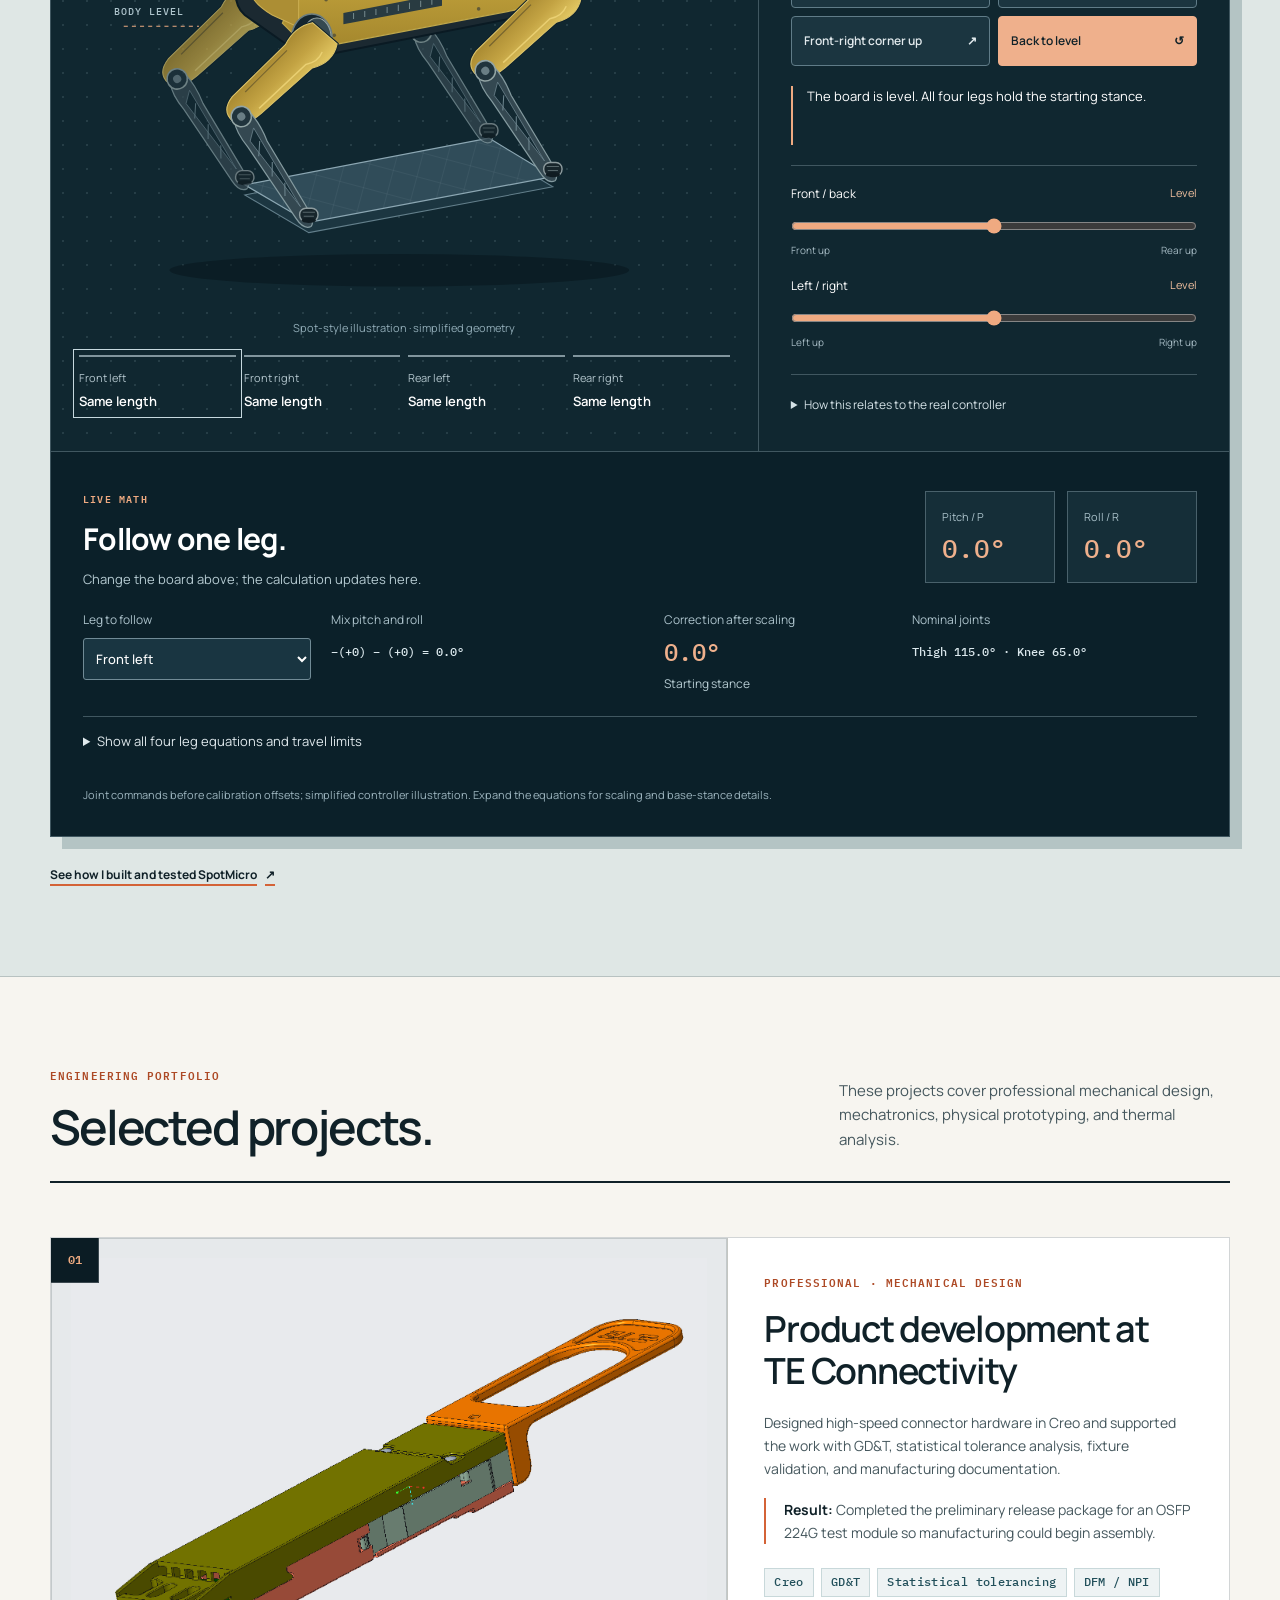
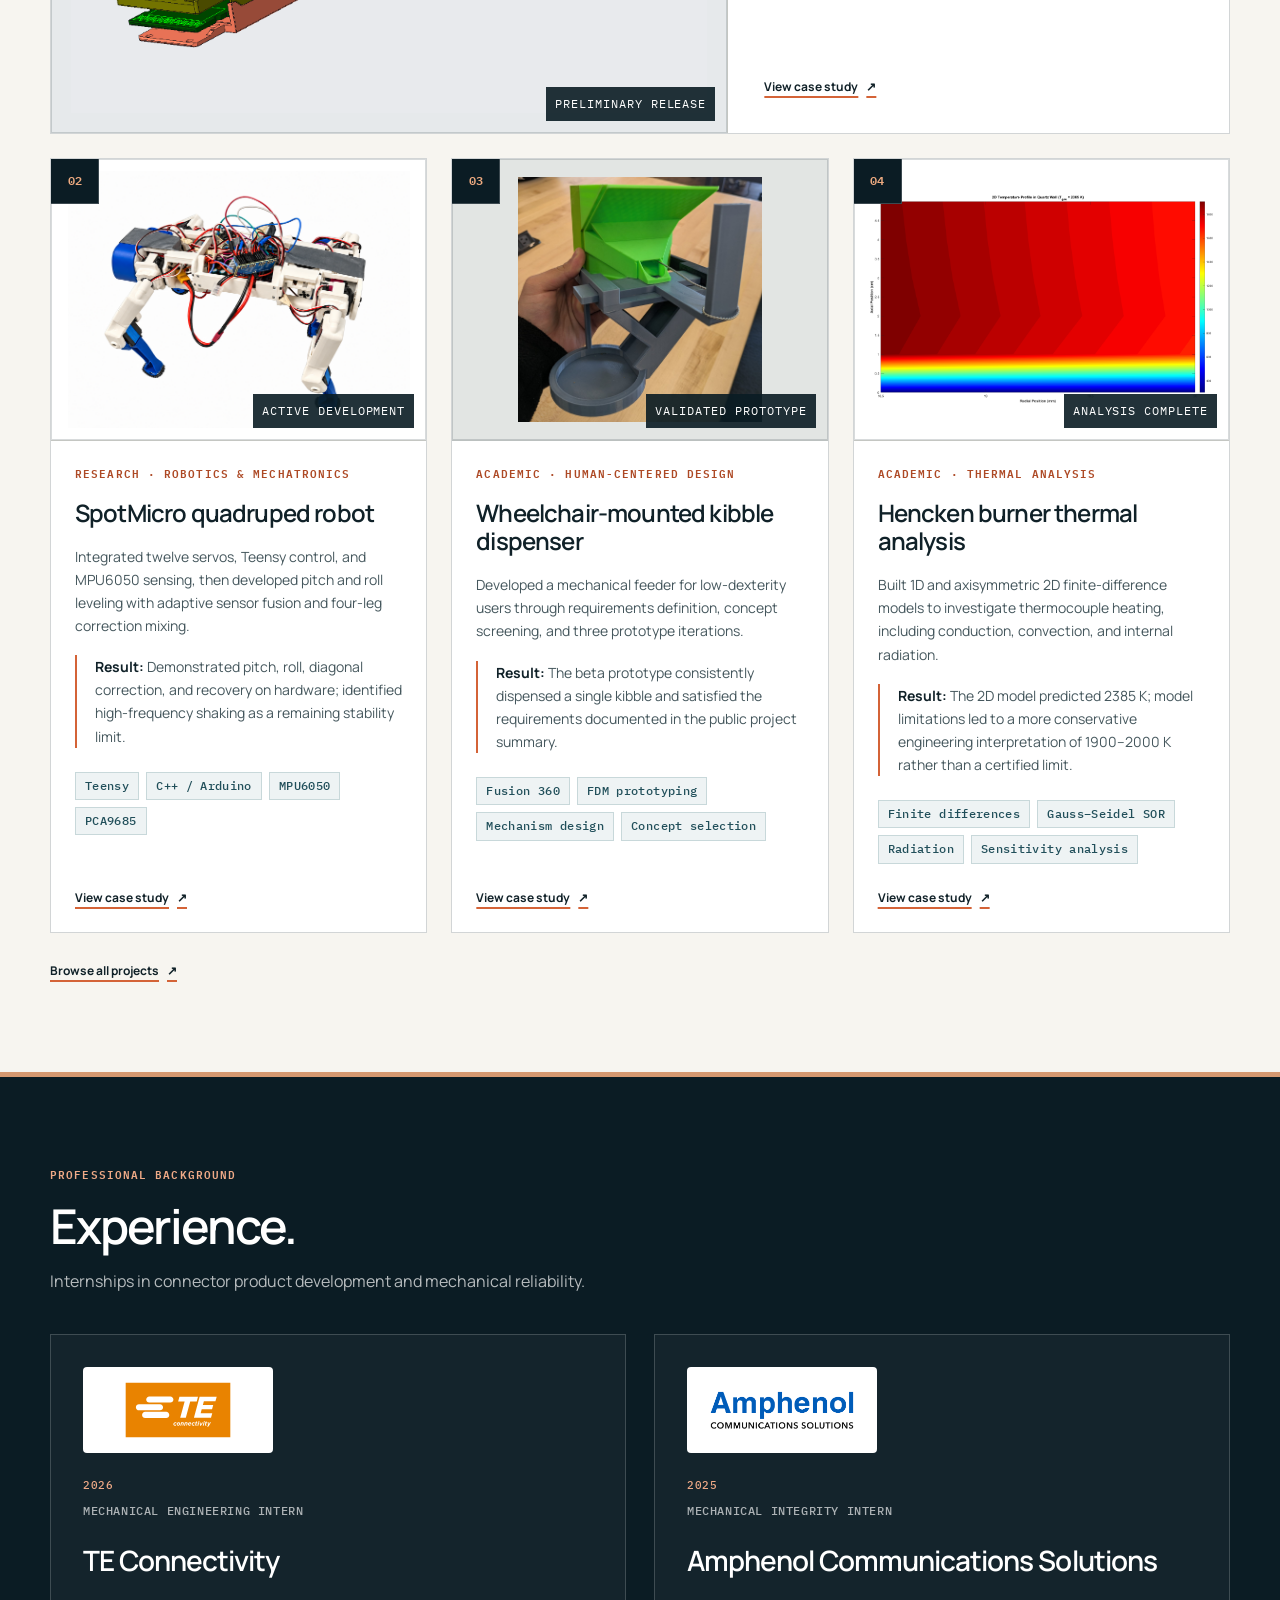
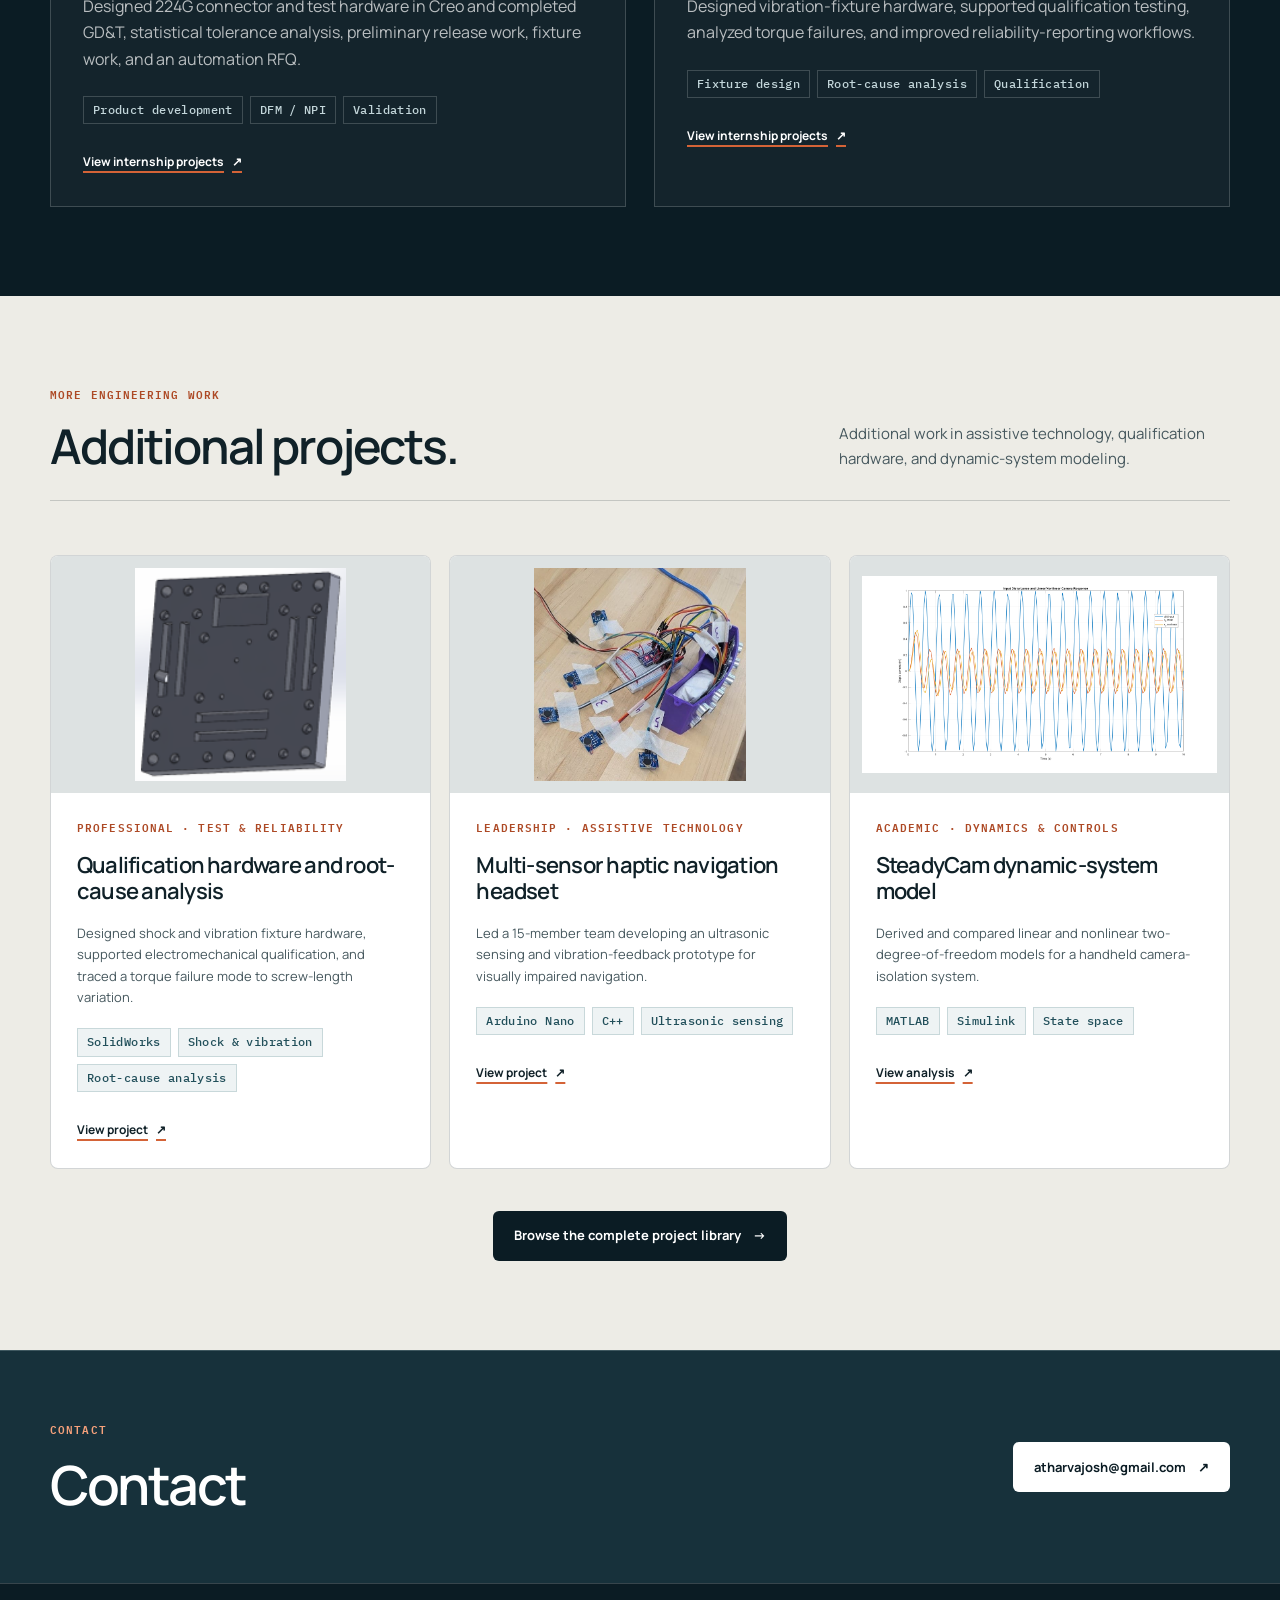
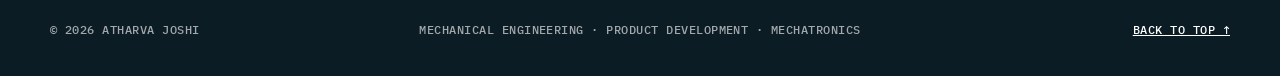
==== commit b70a1c18: "Save assembled gear hero and Spot-style controller preview" ====
--- a/index.html
+++ b/index.html
@@ -3,6 +3,7 @@
   <head>
     <meta charset="utf-8">
     <meta name="viewport" content="width=device-width, initial-scale=1">
+    <script>if (!matchMedia('(prefers-reduced-motion: reduce)').matches) { document.documentElement.classList.add('hero-intro-pending'); setTimeout(() => document.documentElement.classList.remove('hero-intro-pending'), 4500); }</script>
     <title>Atharva Joshi | Mechanical Engineering Portfolio</title>
     <meta name="description" content="Mechanical engineering portfolio of Atharva Joshi: product development, mechatronics, testing, manufacturing, and engineering analysis.">
     <meta name="theme-color" content="#0b1c24">
@@ -25,7 +26,8 @@
     <link rel="stylesheet" href="leg-mixer.css">
     <link rel="stylesheet" href="home.css">
     <script type="module" src="portfolio.js"></script>
-    <script type="module" src="leg-mixer.js"></script>
+    <script type="module" src="leg-mixer.js?v=spot-v3"></script>
+    <script type="module" src="hero-gears.js"></script>
   </head>
   <body class="portfolio-home">
     <a class="skip-link" href="#main-content">Skip to content</a>
@@ -88,10 +90,10 @@
           </div>
 
           <figure class="hero-portrait">
-            <span class="portrait-bolt is-top-left" aria-hidden="true"></span>
-            <span class="portrait-bolt is-top-right" aria-hidden="true"></span>
-            <span class="portrait-bolt is-bottom-left" aria-hidden="true"></span>
-            <span class="portrait-bolt is-bottom-right" aria-hidden="true"></span>
+            <span class="portrait-screw is-top-left" aria-hidden="true"></span>
+            <span class="portrait-screw is-top-right" aria-hidden="true"></span>
+            <span class="portrait-screw is-bottom-left" aria-hidden="true"></span>
+            <span class="portrait-screw is-bottom-right" aria-hidden="true"></span>
             <img src="assets/bkl.jpg" alt="Atharva Joshi" width="1024" height="1024" fetchpriority="high">
             <figcaption><span>ME / Mechatronics</span><span>Penn State</span></figcaption>
           </figure>
@@ -113,7 +115,7 @@
             </div>
           </div>
           <div class="robot-demo-intro"><h3>Try how its legs respond.</h3><p>The illustration below shows the leg-mixing logic used in this robot’s controller. Choose a side of the board to raise, then watch the legs and equations change.</p></div>
-          <div class="leg-mixer" data-leg-mixer><p class="mixer-fallback">When one side of the board rises, the robot shortens the legs on that side and extends the opposite legs. Enable JavaScript to try the interactive illustration.</p></div>
+          <div class="leg-mixer" id="robot-controller" data-leg-mixer><p class="mixer-fallback">When one side of the board rises, the robot shortens the legs on that side and extends the opposite legs. Enable JavaScript to try the interactive illustration.</p></div>
           <a class="text-link" href="work/spotmicro/#leg-control">See how I built and tested SpotMicro <span aria-hidden="true">↗</span></a>
         </div>
       </section>
--- a/leg-mixer.css
+++ b/leg-mixer.css
@@ -3,6 +3,7 @@
 .tilt-visual { padding: 28px; min-width: 0; background: radial-gradient(circle, #78949c35 1px, transparent 1px) 0 0 / 24px 24px, #102730; }
 .tilt-visual-heading { display: flex; justify-content: space-between; flex-wrap: wrap; gap: 8px; color: #a6bec6; font: 500 9px/1.5 var(--mono); }
 .tilt-robot { display: block; width: 100%; height: auto; margin-block: 18px; overflow: visible; }
+.tilt-model-note { margin: 0 0 18px; color: #91acb7; font-size: 11px; text-align: center; }
 .robot-label { font: 500 10px var(--mono); fill: #aec4cc; letter-spacing: 1px; }
 .hip-joint { fill: #173c4d; stroke: #afc6d0; stroke-width: 2; }
 .knee-joint { fill: #285775; stroke: #c4d8dd; stroke-width: 2; }
--- a/home.css
+++ b/home.css
@@ -4,21 +4,11 @@
   background: linear-gradient(90deg, #96b2bc09 1px, transparent 1px) 0 0 / 48px 48px,
     linear-gradient(#96b2bc09 1px, transparent 1px) 0 0 / 48px 48px, #102730;
 }
-.portfolio-home .hero::after {
-  content: '';
-  width: 960px;
-  height: 880px;
-  right: calc((100vw - min(1180px, 100vw - 48px)) / 2 - 324px);
-  top: 50%;
-  bottom: auto;
-  transform: translateY(-56%);
-  background: url('assets/hero-gears.svg') center / contain no-repeat;
-  border: 0;
-  border-radius: 0;
-  box-shadow: none;
-  opacity: .32;
-  pointer-events: none;
-}
+.portfolio-home .hero::after { content: none; }
+.hero-gears-stage { position: absolute; z-index: 0; inset: 0 0 0 var(--gears-clearance, 65%); overflow: hidden; pointer-events: none; contain: paint; }
+.hero-gears-art { position: absolute; left: var(--gears-x, 0px); top: var(--gears-y, 0px); display: block; width: var(--gears-width, 960px); height: var(--gears-height, 880px); max-width: none; opacity: .32; pointer-events: none; }
+@media (max-width: 980px) { .hero-gears-art { opacity: .25; } }
+@media (max-width: 760px) { .hero-gears-stage { display: none; } }
 .portfolio-home .hero-grid { padding-block: 76px; }
 .portfolio-home .hero h1 { font-size: clamp(48px, 6.5vw, 88px); letter-spacing: -.06em; }
 .portfolio-home .hero h1 span { color: #edaa80; }
@@ -35,12 +25,13 @@
 .portfolio-home .hero .button-secondary:hover { background: #28434e; }
 .portfolio-home .hero-portrait { outline: none; padding: 14px; border: 1px solid #6b858e; border-radius: 3px; background: linear-gradient(135deg, #35505b, #1b323d 52%, #2b4550); transform: rotate(2deg); box-shadow: 0 3px 10px #06161c45, inset 0 0 0 2px #a2b1b00c; }
 .portfolio-home .hero-portrait::before { content: none; }
-.portrait-bolt { position: absolute; z-index: 1; width: 12px; height: 12px; border: 1px solid #a8b7bb; border-radius: 50%; background: linear-gradient(145deg, #b6c2c3, #657c85); box-shadow: 0 1px 2px #06151ccc, inset 0 0 0 1px #ced8d340; pointer-events: none; }
-.portrait-bolt::after { content: ''; position: absolute; inset: 3px; background: #21353f; clip-path: polygon(25% 0,75% 0,100% 50%,75% 100%,25% 100%,0 50%); }
-.portrait-bolt.is-top-left { left: 1px; top: 1px; }
-.portrait-bolt.is-top-right { right: 1px; top: 1px; transform: rotate(20deg); }
-.portrait-bolt.is-bottom-left { left: 1px; bottom: 1px; transform: rotate(40deg); }
-.portrait-bolt.is-bottom-right { right: 1px; bottom: 1px; transform: rotate(10deg); }
+.portrait-screw { position: absolute; z-index: 1; width: 12px; height: 12px; border: 1px solid #a8b7bb; border-radius: 50%; background: linear-gradient(145deg, #b6c2c3, #657c85); box-shadow: 0 1px 2px #06151ccc, inset 0 0 0 1px #ced8d340; transform: rotate(var(--seat-angle, 15deg)); pointer-events: none; }
+.portrait-screw::after { content: ''; position: absolute; inset: 2px; background: linear-gradient(#243942,#243942) center / 1.5px 100% no-repeat, linear-gradient(#243942,#243942) center / 100% 1.5px no-repeat; }
+.portrait-screw.is-top-left { left: 1px; top: 1px; --seat-angle: 15deg; }
+.portrait-screw.is-top-right { right: 1px; top: 1px; --seat-angle: 45deg; }
+.portrait-screw.is-bottom-left { left: 1px; bottom: 1px; --seat-angle: 75deg; }
+.portrait-screw.is-bottom-right { right: 1px; bottom: 1px; --seat-angle: 105deg; }
+.hero-intro-pending .portrait-screw { opacity: 0; }
 .portfolio-home .hero-portrait img { aspect-ratio: 1; }
 .portfolio-home .hero-portrait figcaption { color: #102128; background: #dbba97; font-weight: 600; }
 .portfolio-home .workbench { background: #dfe7e5; border-bottom: 1px solid var(--line); }
@@ -73,7 +64,6 @@
 .portfolio-home .more-work .section-heading { padding-bottom: 28px; border-bottom: 1px solid var(--line); }
 .portfolio-home .contact-band { border-top: 1px solid #91a6ab55; }
 @media (max-width: 980px) {
-  .portfolio-home .hero::after { width: 720px; height: 660px; right: -250px; opacity: .25; mask-image: linear-gradient(90deg, transparent 10%, #000 40%); }
   .portfolio-home .hero-grid { padding-block: 56px; }
   .portfolio-home .featured-grid { grid-template-columns: repeat(2, minmax(0, 1fr)); }
   .portfolio-home .featured-project:first-child { display: flex; grid-column: auto; }
@@ -91,8 +81,8 @@
   .portfolio-home .hero-copy > .eyebrow { grid-column: 2; grid-row: 1; margin: 0; align-self: end; font-size: 11px; }
   .portfolio-home .hero h1 { grid-column: 2; grid-row: 2; align-self: start; font-size: clamp(34px, 9vw, 48px); margin: 0; }
   .portfolio-home .hero-portrait { grid-column: 1; grid-row: 1 / 3; width: 100px; margin: 0; align-self: center; transform: none; padding: 6px; }
-  .portrait-bolt { width: 7px; height: 7px; }
-  .portrait-bolt::after { inset: 1.5px; }
+  .portrait-screw { width: 7px; height: 7px; }
+  .portrait-screw::after { inset: 1px; background-size: 1px 100%,100% 1px; }
   .portfolio-home .hero-portrait::before { inset: -10px; }
   .portfolio-home .hero-portrait figcaption { display: none; }
   .portfolio-home .hero-specialty { margin-top: 12px; font-size: 21px; }
@@ -110,5 +100,5 @@
 }
 @media (prefers-reduced-motion: reduce) {
   .portfolio-home .hero-portrait { transform: none; }
-  .portfolio-home .hero::after { background-image: url('assets/hero-gears-static.svg'); }
+  .hero-intro-pending .portrait-screw { opacity: 1; }
 }
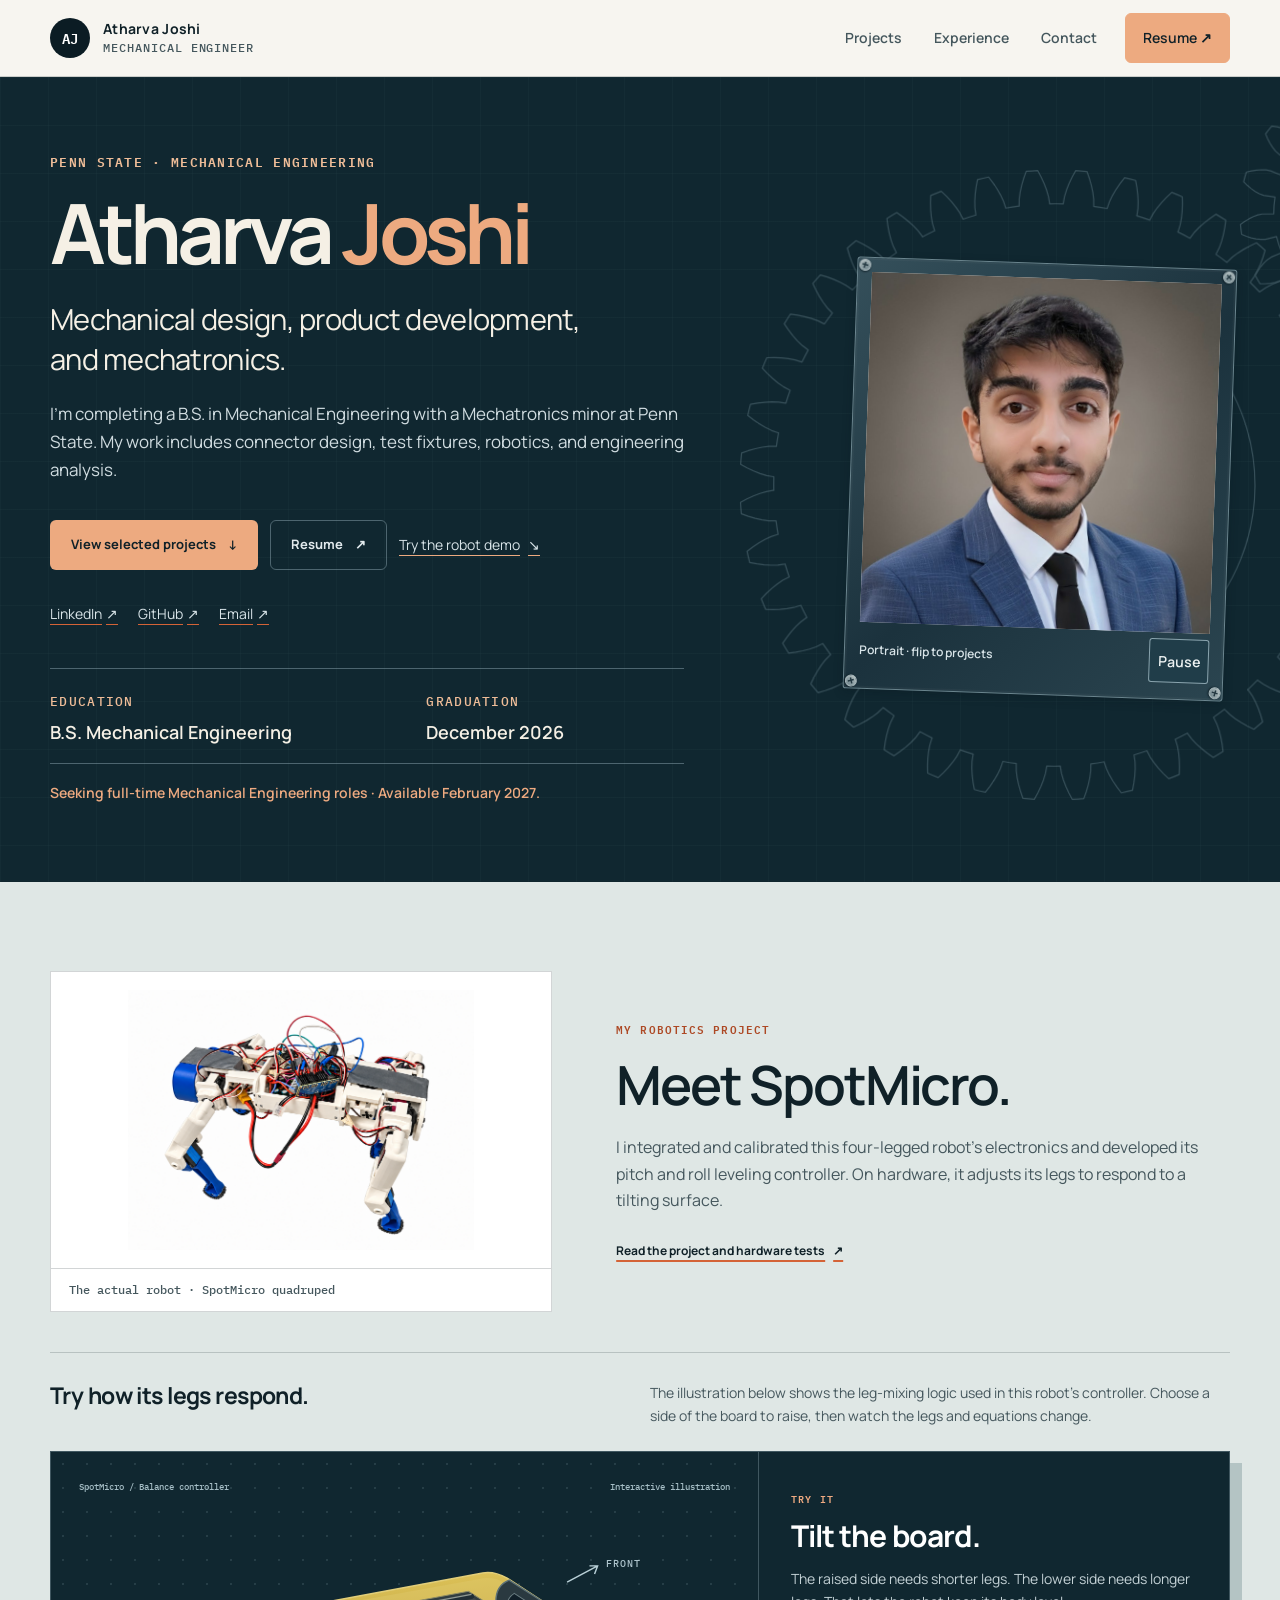
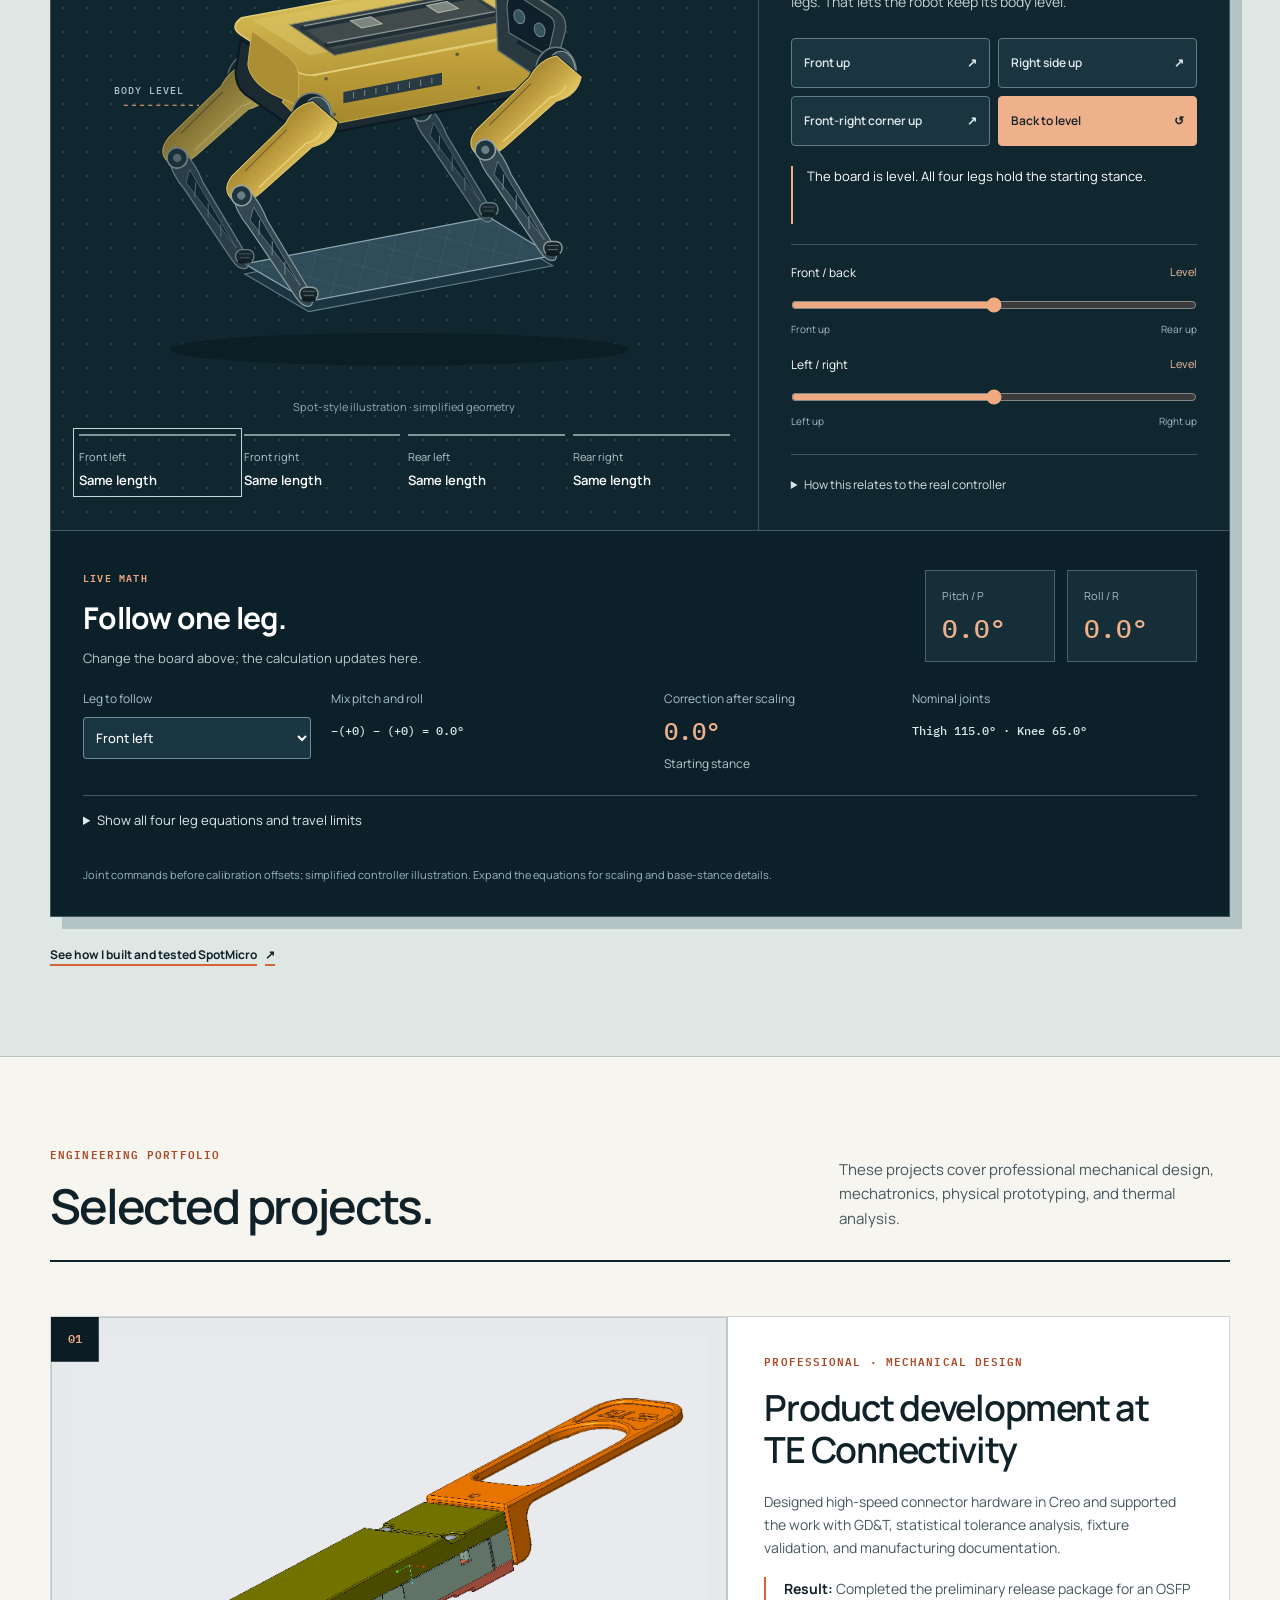
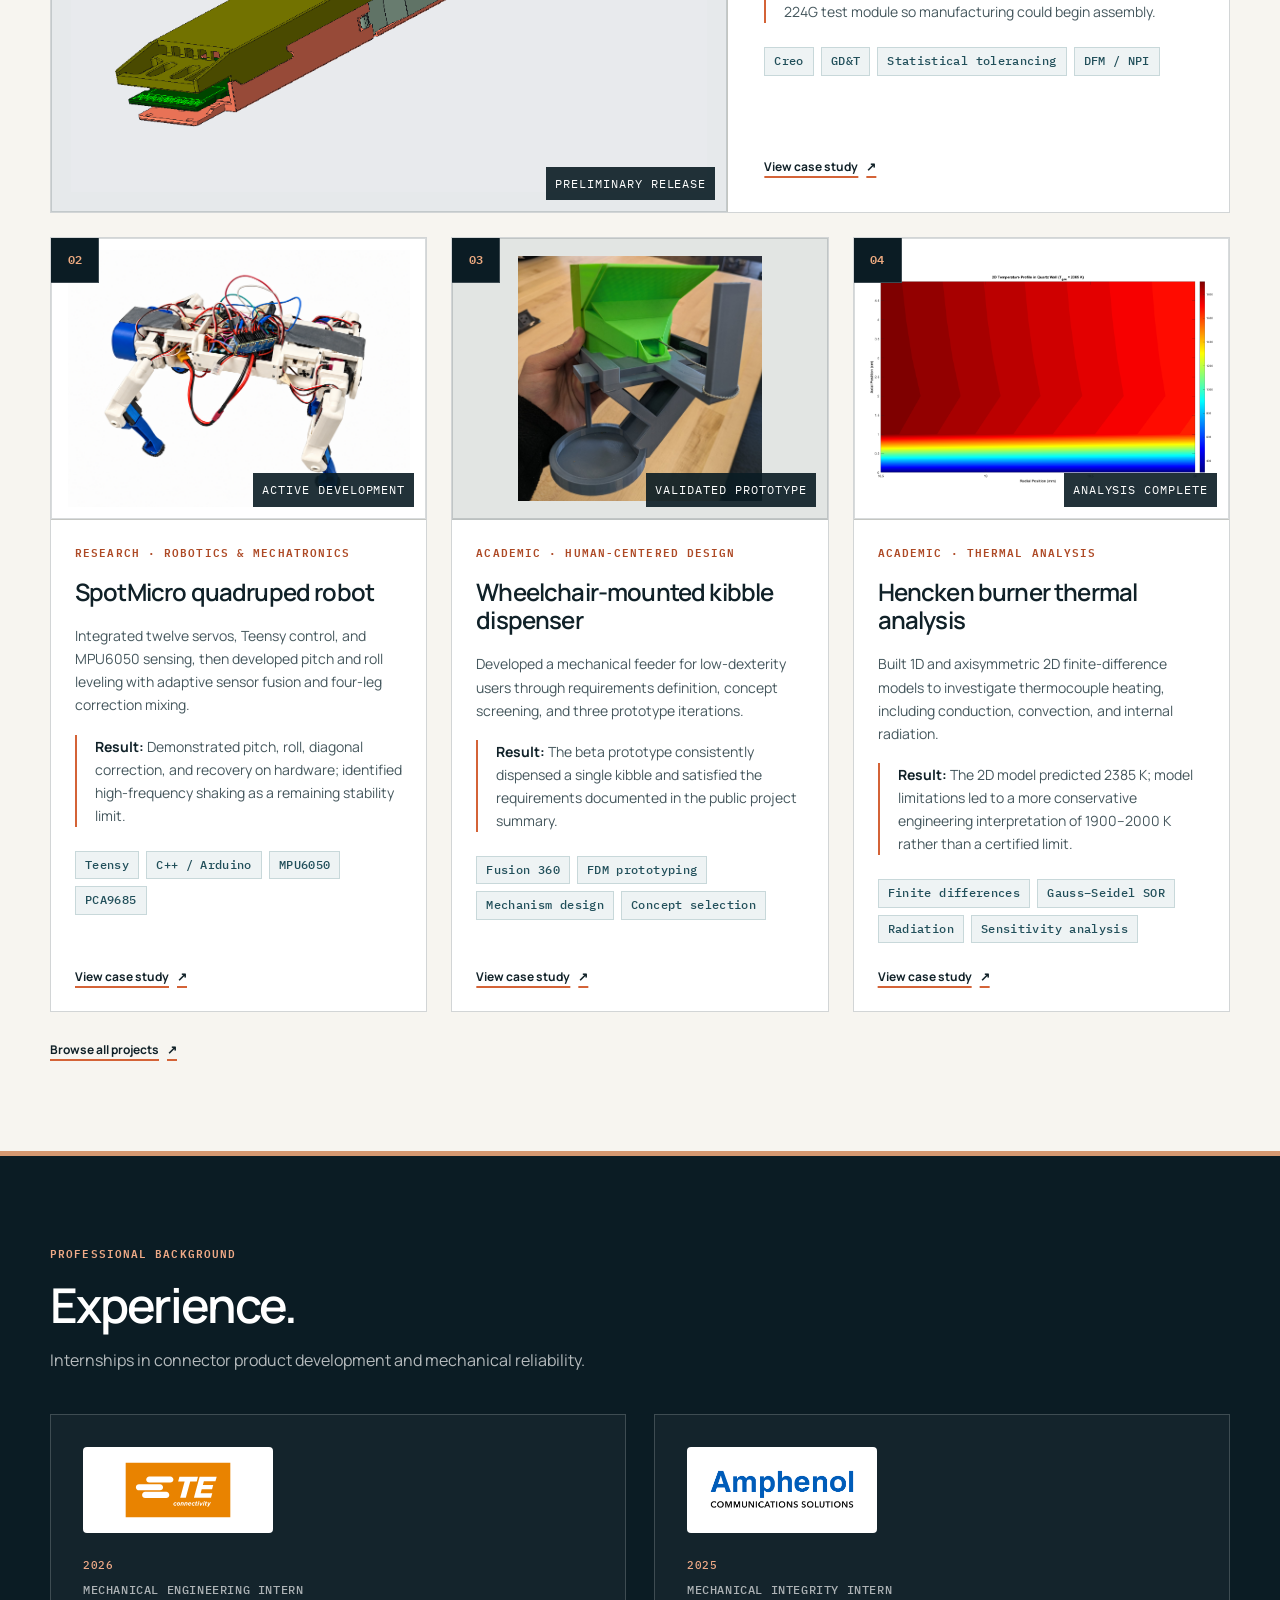
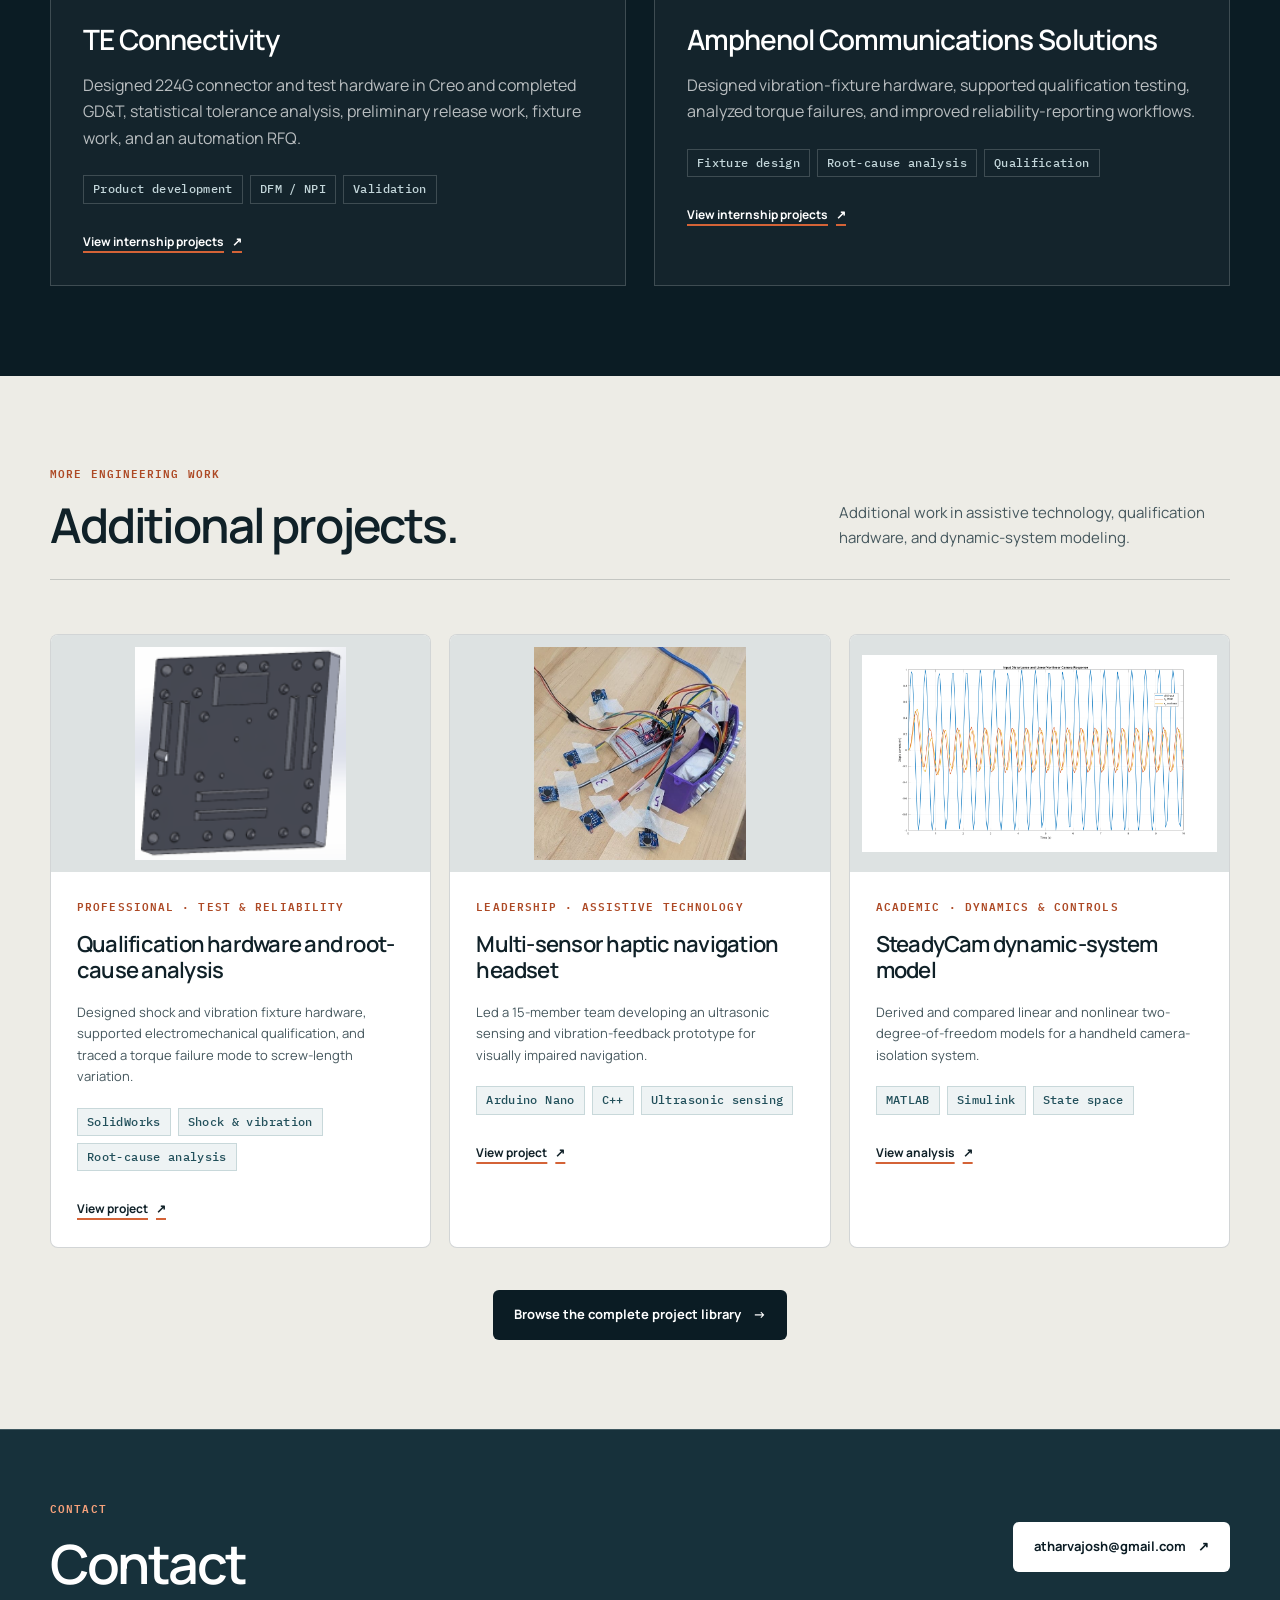
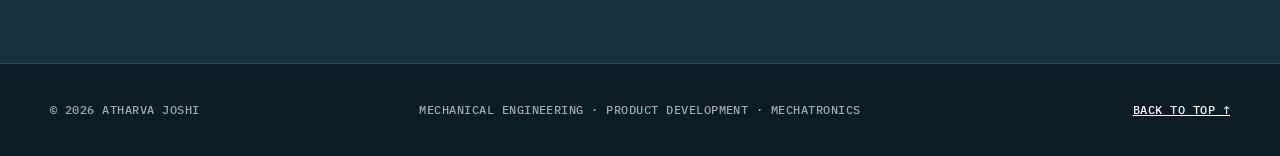
==== commit 29ba01fc: "Refine recruiter hero with project flip, availability, and shared robot assets" ====
--- a/index.html
+++ b/index.html
@@ -23,11 +23,12 @@
     <link rel="preconnect" href="https://fonts.gstatic.com" crossorigin>
     <link href="https://fonts.googleapis.com/css2?family=IBM+Plex+Mono:wght@500;600&family=Manrope:wght@400;500;600;700&display=swap" rel="stylesheet">
     <link rel="stylesheet" href="styles.css">
-    <link rel="stylesheet" href="leg-mixer.css">
+    <link rel="stylesheet" href="leg-mixer.css?v=spot-silhouette-20261108a">
     <link rel="stylesheet" href="home.css">
     <script type="module" src="portfolio.js"></script>
-    <script type="module" src="leg-mixer.js?v=spot-v3"></script>
+    <script type="module" src="leg-mixer.js?v=spot-silhouette-20261108a"></script>
     <script type="module" src="hero-gears.js"></script>
+    <script type="module" src="hero-portrait.js"></script>
   </head>
   <body class="portfolio-home">
     <a class="skip-link" href="#main-content">Skip to content</a>
@@ -66,7 +67,8 @@
             <p class="hero-lede">I’m completing a B.S. in Mechanical Engineering with a Mechatronics minor at Penn State. My work includes connector design, test fixtures, robotics, and engineering analysis.</p>
             <div class="hero-actions">
               <a class="button button-primary" href="#selected-work">View selected projects <span aria-hidden="true">↓</span></a>
-              <a class="button button-secondary" href="#try-robot">Tilt the robot <span aria-hidden="true">↘</span></a>
+              <a class="button button-secondary" href="assets/Atharva_Joshi_Resume.pdf" target="_blank" rel="noopener">Resume <span aria-hidden="true">↗</span></a>
+              <a class="hero-demo-link" href="#try-robot">Try the robot demo <span aria-hidden="true">↘</span></a>
             </div>
             <div class="hero-links" aria-label="Professional profiles">
               <a href="https://www.linkedin.com/in/atharvajoshi2026" target="_blank" rel="noopener">LinkedIn <span aria-hidden="true">↗</span></a>
@@ -79,23 +81,44 @@
                 <dd>B.S. Mechanical Engineering</dd>
               </div>
               <div>
-                <dt>Focus</dt>
-                <dd>Mechanical design and hardware systems</dd>
-              </div>
-              <div>
                 <dt>Graduation</dt>
                 <dd>December 2026</dd>
               </div>
             </dl>
-          </div>
-
-          <figure class="hero-portrait">
+            <p class="hero-availability">Seeking full-time Mechanical Engineering roles · Available February 2027.</p>
+          </div>
+
+          <figure class="hero-portrait" data-portrait-panel>
             <span class="portrait-screw is-top-left" aria-hidden="true"></span>
             <span class="portrait-screw is-top-right" aria-hidden="true"></span>
             <span class="portrait-screw is-bottom-left" aria-hidden="true"></span>
             <span class="portrait-screw is-bottom-right" aria-hidden="true"></span>
-            <img src="assets/bkl.jpg" alt="Atharva Joshi" width="1024" height="1024" fetchpriority="high">
-            <figcaption><span>ME / Mechatronics</span><span>Penn State</span></figcaption>
+            <button class="portrait-flip" type="button" id="hero-flip-panel" data-portrait-flip aria-label="Portrait of Atharva Joshi" disabled>
+              <span class="portrait-flip-inner">
+                <span class="portrait-face portrait-front" data-portrait-front>
+                  <img src="assets/bkl.jpg" alt="Atharva Joshi" width="1024" height="1024" fetchpriority="high">
+                </span>
+                <span class="portrait-face portrait-back" data-portrait-back aria-hidden="true">
+                  <span class="portrait-collage">
+                    <span class="portrait-project is-mobile-project" data-portrait-project data-project-label="SpotMicro">
+                      <img src="assets/hero/spotmicro.webp" alt="My SpotMicro quadruped with its integrated servos and electronics" width="640" height="480" decoding="async">
+                      <span class="portrait-project-label">SpotMicro</span>
+                    </span>
+                    <span class="portrait-project" data-portrait-project data-project-label="Connector design">
+                      <img src="assets/hero/connector.webp" alt="Creo assembly render of the TE OSFP 224G test module" width="640" height="458" decoding="async">
+                      <span class="portrait-project-label"><span class="project-label-wide">Connector design</span><span class="project-label-compact">Connector</span></span>
+                    </span>
+                    <span class="portrait-project" data-portrait-project data-project-label="Thermal analysis">
+                      <img src="assets/hero/thermal.webp" alt="Temperature contour from the Hencken burner thermal analysis" width="640" height="386" decoding="async">
+                      <span class="portrait-project-label"><span class="project-label-wide">Thermal analysis</span><span class="project-label-compact">Thermal</span></span>
+                    </span>
+                  </span>
+                </span>
+              </span>
+            </button>
+            <figcaption class="portrait-caption"><span data-panel-caption>Portrait</span><button type="button" class="portrait-play" data-portrait-play aria-controls="hero-flip-panel" aria-label="Pause automatic portrait flips" hidden>Pause</button></figcaption>
+            <span hidden id="portrait-flip-help">Flip between my portrait and work in robotics, connector design, and thermal analysis.</span>
+            <span class="portrait-sr-only" role="status" data-portrait-status></span>
           </figure>
         </div>
       </section>
--- a/styles.css
+++ b/styles.css
@@ -152,7 +152,7 @@
 .primary-nav a {
   padding: 12px 14px;
   color: var(--ink-soft);
-  font-size: 13px;
+  font-size: 14px;
   font-weight: 600;
   text-decoration: none;
 }
@@ -164,13 +164,15 @@
 .primary-nav .nav-resume {
   margin-left: 10px;
   padding-inline: 17px;
-  color: var(--ink);
-  border: 1px solid var(--line);
+  color: #102128;
+  background: #edaa80;
+  border: 1px solid #edaa80;
   border-radius: 6px;
 }
 
 .primary-nav .nav-resume:hover {
-  background: var(--paper-deep);
+  color: #102128;
+  background: #f2c2a0;
 }
 
 .menu-button {
--- a/home.css
+++ b/home.css
@@ -12,13 +12,19 @@
 .portfolio-home .hero-grid { padding-block: 76px; }
 .portfolio-home .hero h1 { font-size: clamp(48px, 6.5vw, 88px); letter-spacing: -.06em; }
 .portfolio-home .hero h1 span { color: #edaa80; }
-.portfolio-home .hero .eyebrow { color: #e9ba98; }
+.portfolio-home .hero .eyebrow { color: #efbd98; font-size: 13px; }
+.hero-availability { margin: 18px 0 0; padding-top: 18px; border-top: 1px solid #8aa4ae80; color: #edaa80; font-size: 14px; font-weight: 600; line-height: 1.6; }
 .portfolio-home .hero-specialty { color: #f5f0e5; }
-.portfolio-home .hero-lede { color: #bfcfd3; }
-.portfolio-home .hero-facts { border-color: #8aa4ae4d; }
-.portfolio-home .hero-facts dt { color: #98b2bd; }
-.portfolio-home .hero-facts dd { color: #e4ecef; }
-.portfolio-home .hero-links a { color: #c3d3d7; }
+.portfolio-home .hero-lede { color: #d0dce0; font-size: 17px; }
+.portfolio-home .hero-facts { grid-template-columns: minmax(0,1.35fr) minmax(0,1fr); border-color: #8aa4ae80; gap: 28px; padding-top: 24px; }
+.portfolio-home .hero-facts dt { color: #efbd98; font-size: 13px; }
+.portfolio-home .hero-facts dd { color: #f5f0e5; font-size: 18px; font-weight: 600; line-height: 1.45; }
+.portfolio-home .hero-links { gap: 8px 20px; }
+.portfolio-home .hero-links a { color: #d8e4e8; display: inline-flex; align-items: center; gap: 4px; min-height: 44px; min-width: 44px; font-size: 14px; }
+.portfolio-home .hero-actions { align-items: center; }
+.hero-demo-link { display: inline-flex; align-items: center; gap: 8px; min-height: 44px; color: #d8e4e8; font-size: 14px; text-underline-offset: 5px; text-decoration-color: #edaa80; }
+.portfolio-home .hero-links a:hover, .hero-demo-link:hover { color: #f5d4b9; }
+.portfolio-home .hero a:focus-visible, .portrait-flip:focus-visible, .portrait-play:focus-visible { outline: 2px solid #f5d4b9; outline-offset: 4px; }
 .portfolio-home .hero .button-primary { background: #edaa80; color: #102128; }
 .portfolio-home .hero .button-primary:hover { background: #f2c2a0; }
 .portfolio-home .hero .button-secondary { color: #e2eaed; border-color: #8aa4ae80; }
@@ -33,6 +39,25 @@
 .portrait-screw.is-bottom-right { right: 1px; bottom: 1px; --seat-angle: 105deg; }
 .hero-intro-pending .portrait-screw { opacity: 0; }
 .portfolio-home .hero-portrait img { aspect-ratio: 1; }
+.portrait-flip { position: relative; display: block; width: 100%; aspect-ratio: 1; padding: 0; border: 0; background: #f8f7f3; color: #102128; font: inherit; perspective: 1000px; cursor: pointer; }
+.portrait-flip:disabled { cursor: default; opacity: 1; }
+.portrait-flip-inner { position: absolute; inset: 0; display: block; transform-style: preserve-3d; transition: transform 400ms cubic-bezier(.3,.1,.3,1); }
+.portrait-flip.is-projects .portrait-flip-inner { transform: rotateY(180deg); }
+.portrait-face { position: absolute; inset: 0; display: block; overflow: hidden; backface-visibility: hidden; -webkit-backface-visibility: hidden; transform: translateZ(.1px); }
+.portrait-back { transform: rotateY(180deg) translateZ(.1px); background: #fff; }
+.portfolio-home .portrait-front img { width: 100%; height: 100%; object-fit: cover; }
+.portrait-collage { display: grid; grid-template-columns: repeat(2,minmax(0,1fr)); grid-template-rows: 55% 45%; gap: 1px; height: 100%; background: #b6c4c8; }
+.portrait-project { display: grid; grid-template-rows: minmax(0,1fr) auto; min-width: 0; min-height: 0; background: #fff; }
+.portrait-project:first-child { grid-column: 1 / -1; }
+.portfolio-home .hero-portrait .portrait-project img { display: block; width: 100%; height: 100%; min-height: 0; aspect-ratio: auto; padding: 8px; object-fit: contain; }
+.portrait-project-label { display: block; padding: 5px 7px; color: #102730; background: #edf0ed; font: 600 12px/1.4 var(--sans); text-align: left; }
+.project-label-compact { display: none; }
+.portrait-play[hidden] { display: none; }
+.portfolio-home .hero-portrait .portrait-caption { display: flex; min-height: 52px; align-items: center; justify-content: space-between; gap: 8px; padding: 4px 0 0; color: #102128; background: transparent; font: 600 12px/1.4 var(--sans); text-transform: none; letter-spacing: 0; }
+.portrait-caption > span { color: #d8e4e8; }
+.portrait-play { flex: 0 0 auto; display: inline-flex; min-height: 44px; min-width: 60px; align-items: center; justify-content: center; padding: 8px; border: 1px solid #8aa4ae; border-radius: 3px; background: #203d49; color: #edf2f2; font: 600 14px var(--sans); cursor: pointer; }
+.portrait-play:hover { background: #2b4c5b; }
+.portrait-sr-only { position: absolute; width: 1px; height: 1px; padding: 0; margin: -1px; overflow: hidden; clip-path: inset(50%); white-space: nowrap; border: 0; }
 .portfolio-home .hero-portrait figcaption { color: #102128; background: #dbba97; font-weight: 600; }
 .portfolio-home .workbench { background: #dfe7e5; border-bottom: 1px solid var(--line); }
 .portfolio-home .workbench .section-heading { gap: 40px; margin-bottom: 36px; }
@@ -78,22 +103,32 @@
   .portfolio-home .hero-grid { padding-block: 32px 36px; grid-template-columns: 100px minmax(0,1fr); gap: 14px 22px; }
   .portfolio-home .hero-copy { display: contents; }
   .portfolio-home .hero-copy > * { grid-column: 1 / -1; }
-  .portfolio-home .hero-copy > .eyebrow { grid-column: 2; grid-row: 1; margin: 0; align-self: end; font-size: 11px; }
+  .portfolio-home .hero-copy > .eyebrow { grid-column: 2; grid-row: 1; margin: 0; align-self: end; font-size: 12px; }
   .portfolio-home .hero h1 { grid-column: 2; grid-row: 2; align-self: start; font-size: clamp(34px, 9vw, 48px); margin: 0; }
   .portfolio-home .hero-portrait { grid-column: 1; grid-row: 1 / 3; width: 100px; margin: 0; align-self: center; transform: none; padding: 6px; }
   .portrait-screw { width: 7px; height: 7px; }
   .portrait-screw::after { inset: 1px; background-size: 1px 100%,100% 1px; }
   .portfolio-home .hero-portrait::before { inset: -10px; }
   .portfolio-home .hero-portrait figcaption { display: none; }
+  .portfolio-home .hero-portrait .portrait-caption { min-height: 44px; padding: 0; justify-content: center; }
+  .portfolio-home .hero-portrait.has-autoplay [data-panel-caption] { display: none; }
+  .portrait-play { min-width: 100%; min-height: 44px; padding: 6px; }
+  .portrait-collage { grid-template-columns: 1fr; grid-template-rows: 1fr; gap: 0; }
+  .portrait-project { display: none; }
+  .portrait-project.is-mobile-project { display: grid; grid-column: 1; grid-row: 1; }
+  .portrait-project-label { padding: 3px 2px; font-size: 12px; text-align: center; }
+  .project-label-wide { display: none; }
+  .project-label-compact { display: inline; }
+  .portfolio-home .hero-portrait .portrait-project img { padding: 3px; }
+  .hero-availability { margin: 0; font-size: 14px; }
   .portfolio-home .hero-specialty { margin-top: 12px; font-size: 21px; }
-  .portfolio-home .hero-lede { margin: 0; font-size: 15px; }
+  .portfolio-home .hero-lede { margin: 0; font-size: 16px; }
   .portfolio-home .hero-actions { margin-top: 8px; gap: 10px; }
   .portfolio-home .hero-actions .button { min-height: 44px; padding: 12px 16px; }
-  .portfolio-home .hero-links { margin-top: 2px; gap: 20px; }
-  .portfolio-home .hero-facts { grid-template-columns: 1fr 1fr; margin-top: 10px; padding-top: 18px; gap: 16px; }
+  .portfolio-home .hero-links { margin-top: 2px; gap: 8px 16px; }
+  .portfolio-home .hero-facts { grid-template-columns: minmax(0,1.35fr) minmax(0,1fr); margin-top: 10px; padding-top: 20px; gap: 18px; }
   .portfolio-home .hero-facts div { display: block; }
-  .portfolio-home .hero-facts div:nth-child(2) { display: none; }
-  .portfolio-home .hero-facts dd { margin-top: 7px; font-size: 13px; }
+  .portfolio-home .hero-facts dd { margin-top: 8px; font-size: 16px; }
   .portfolio-home .hero::after { content: none; }
   .portfolio-home .featured-grid { grid-template-columns: 1fr; }
   .portfolio-home .workbench .leg-mixer { box-shadow: 5px 5px 0 #b4c4c4; }
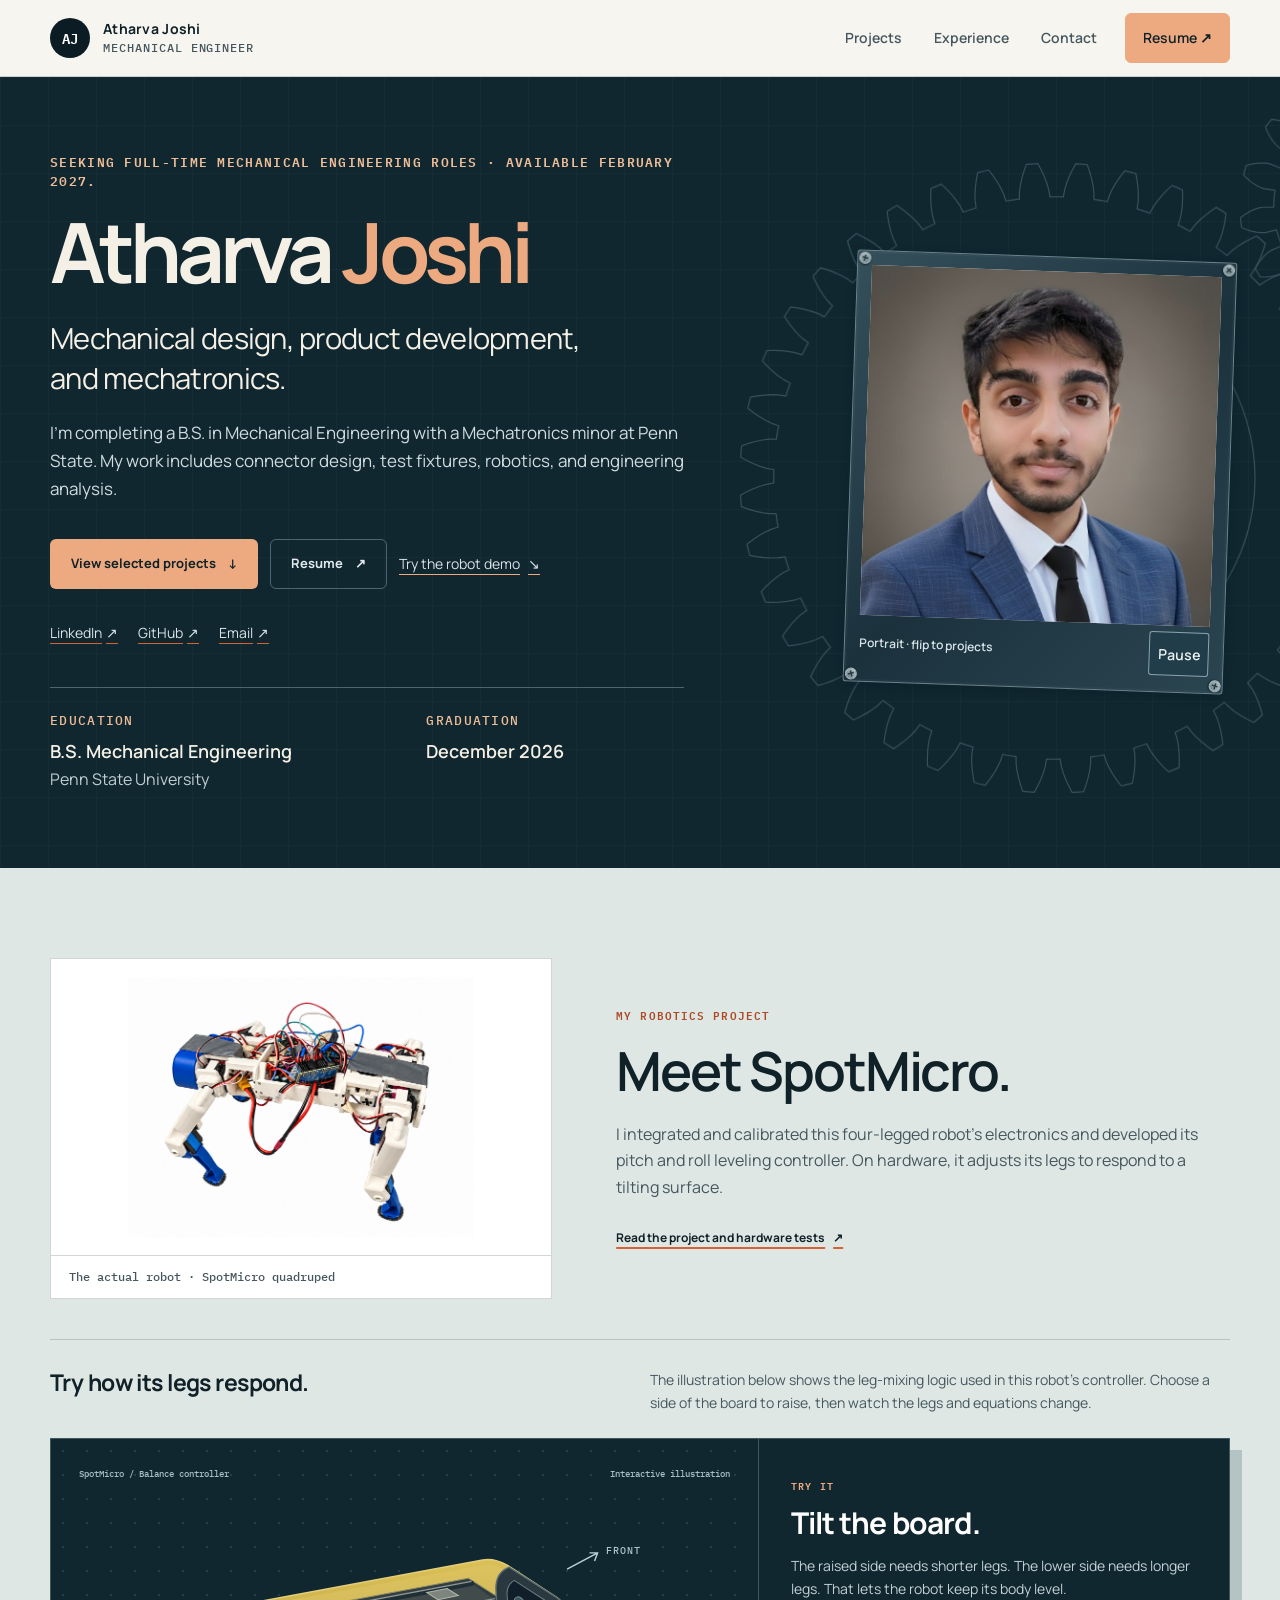
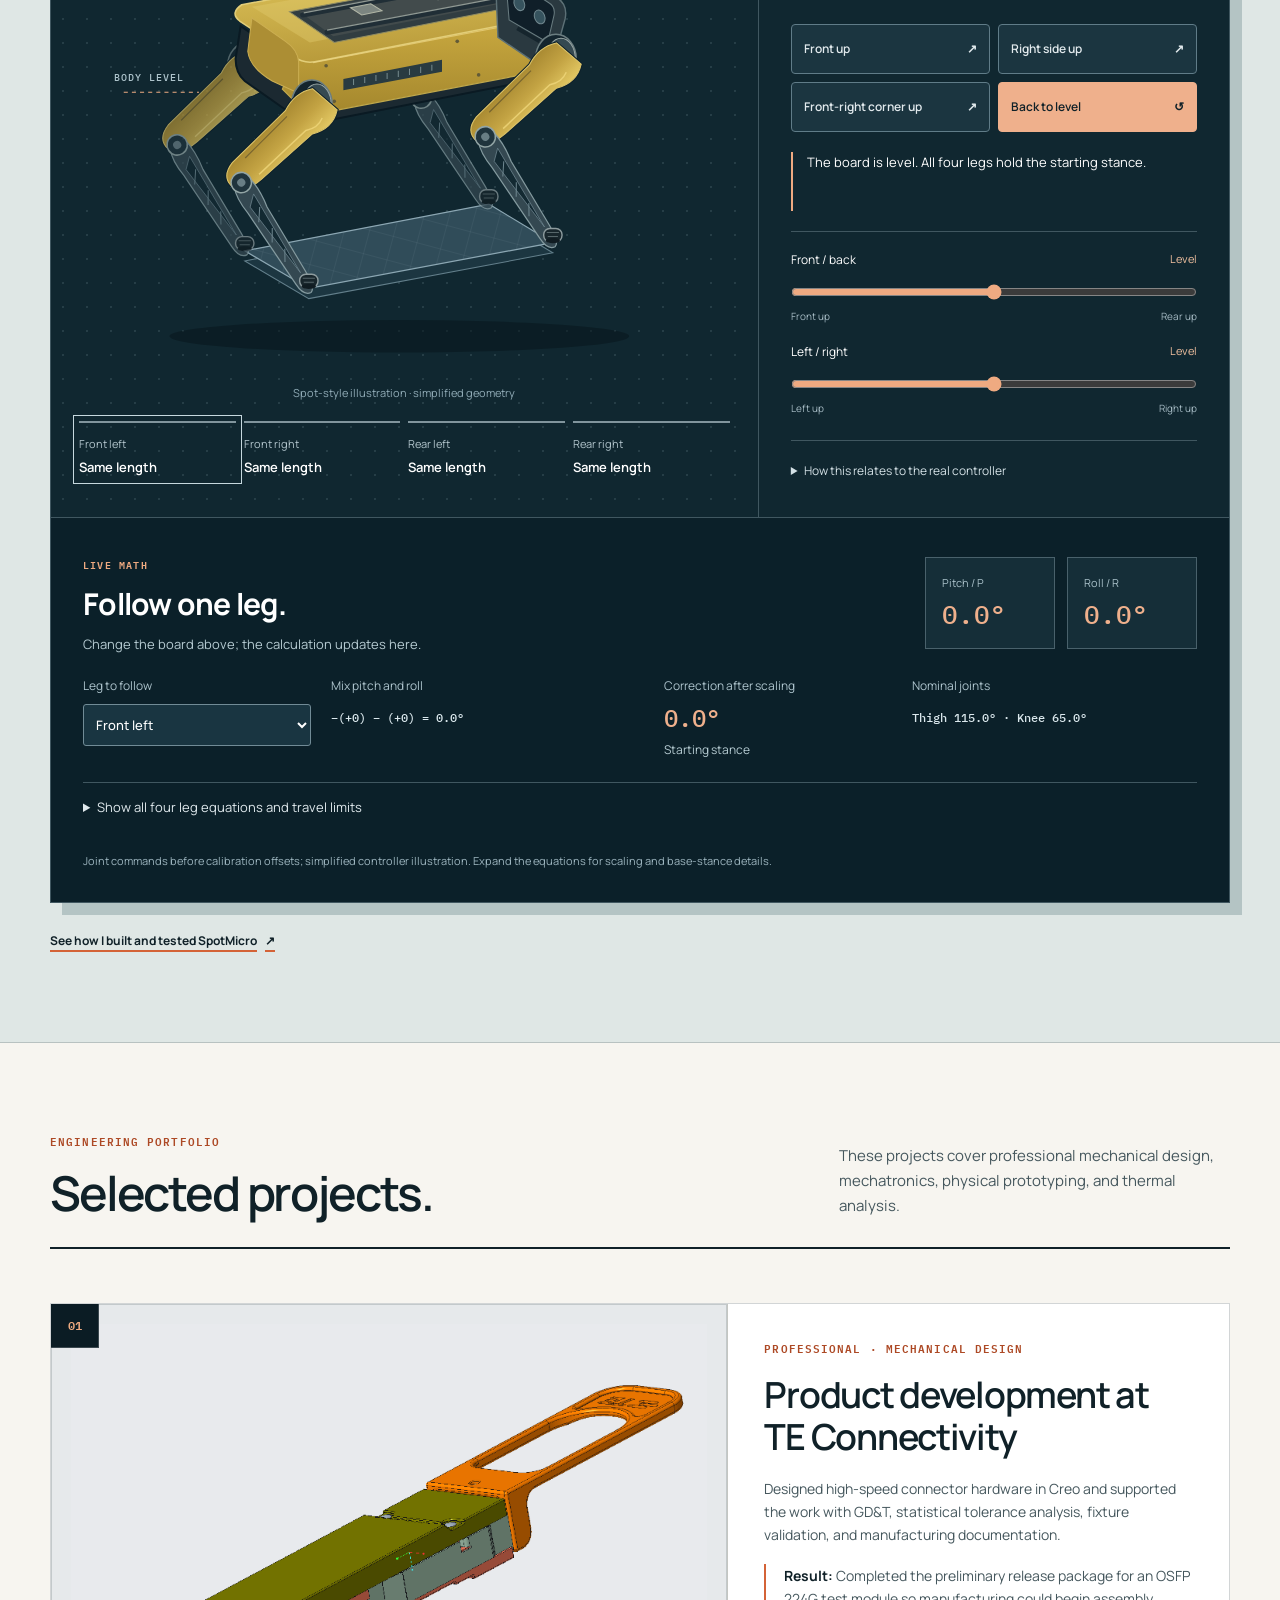
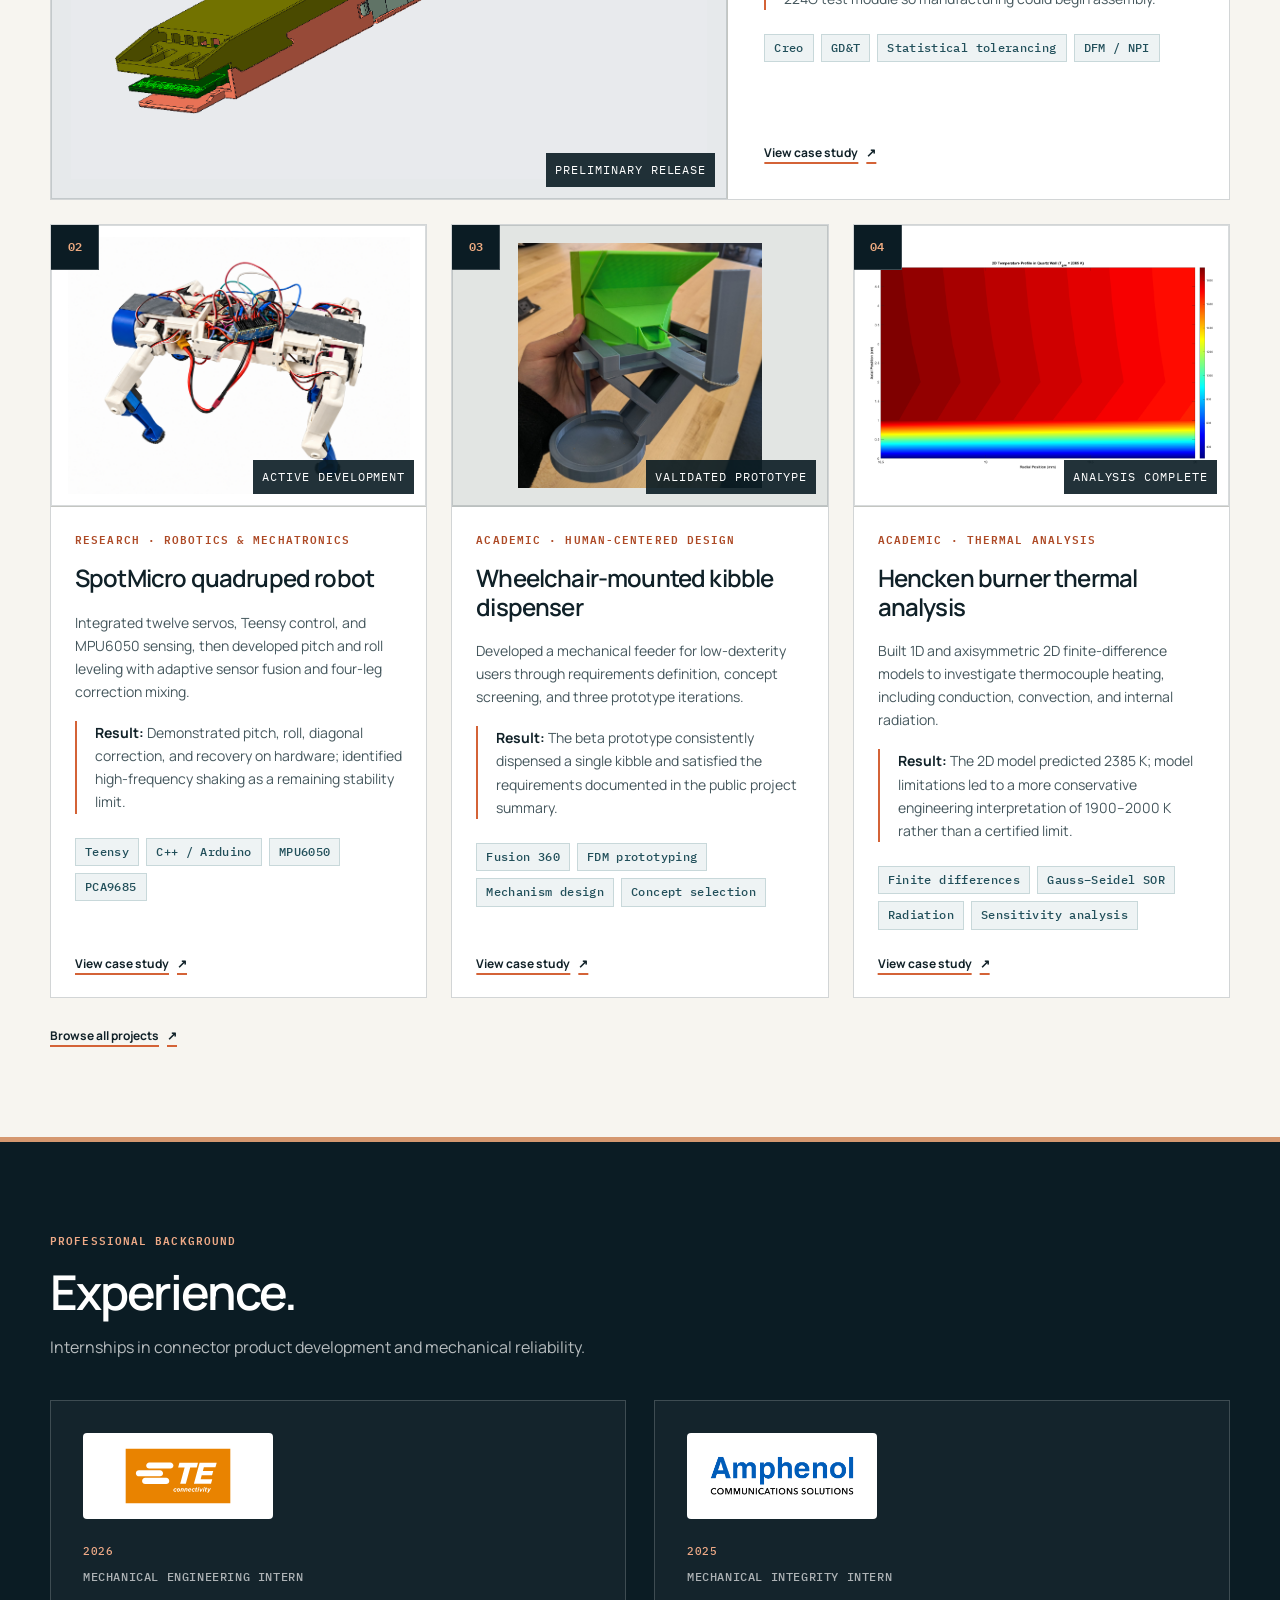
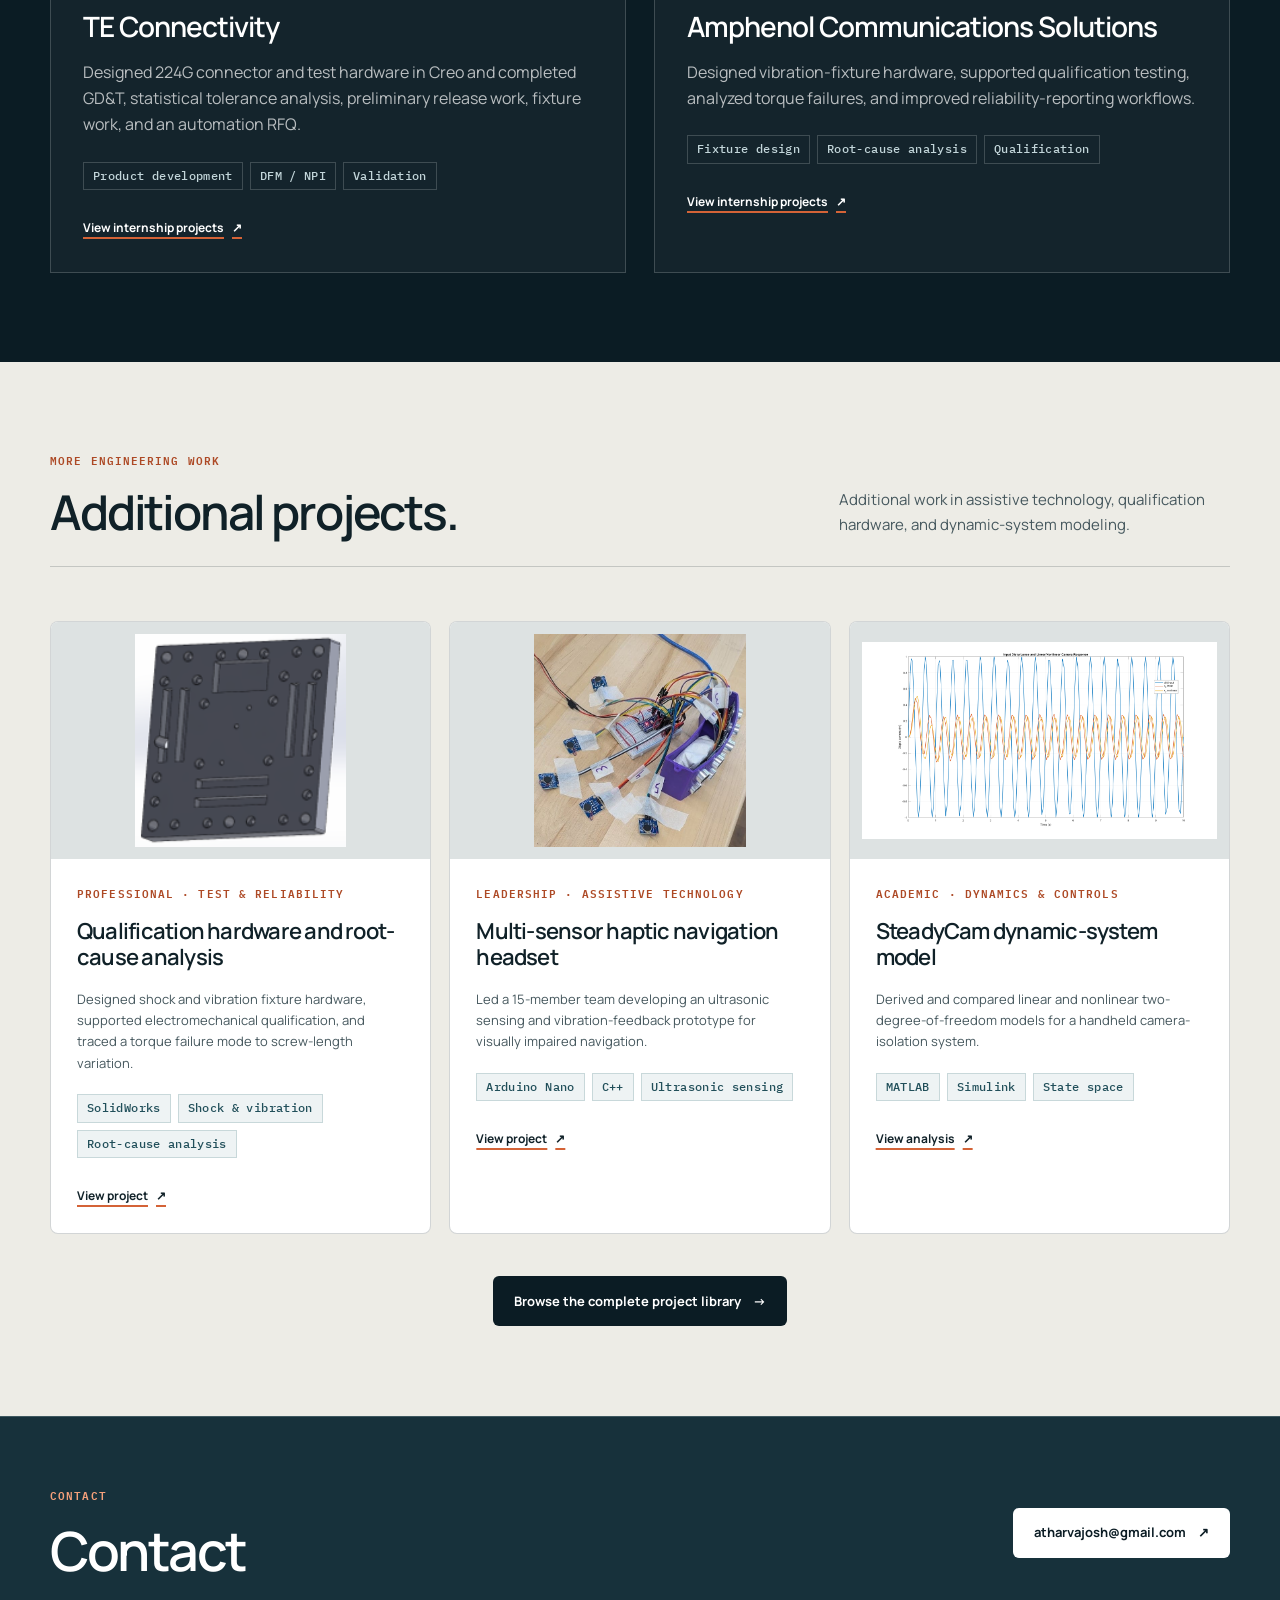
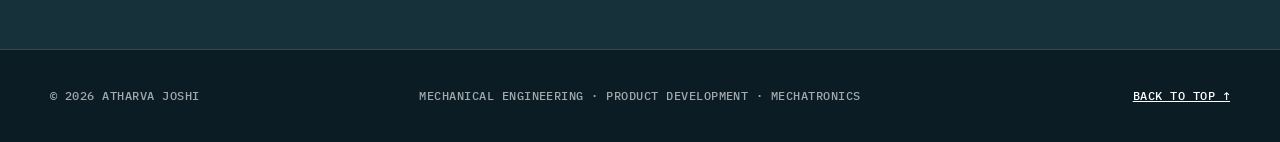
==== commit 678b4694: "Move availability to hero eyebrow and simplify mobile portrait" ====
--- a/index.html
+++ b/index.html
@@ -61,7 +61,7 @@
       <section class="hero" id="top" aria-labelledby="hero-title">
         <div class="shell hero-grid">
           <div class="hero-copy" id="about">
-            <p class="eyebrow">Penn State · Mechanical engineering</p>
+            <p class="eyebrow">Seeking full-time Mechanical Engineering roles · Available February 2027.</p>
             <h1 id="hero-title">Atharva <span>Joshi</span></h1>
             <p class="hero-specialty">Mechanical design, product development, and mechatronics.</p>
             <p class="hero-lede">I’m completing a B.S. in Mechanical Engineering with a Mechatronics minor at Penn State. My work includes connector design, test fixtures, robotics, and engineering analysis.</p>
@@ -78,14 +78,15 @@
             <dl class="hero-facts" aria-label="Current profile">
               <div>
                 <dt>Education</dt>
-                <dd>B.S. Mechanical Engineering</dd>
+                <dd>B.S. Mechanical Engineering
+                  <span class="hero-school">Penn State University</span>
+                </dd>
               </div>
               <div>
                 <dt>Graduation</dt>
                 <dd>December 2026</dd>
               </div>
             </dl>
-            <p class="hero-availability">Seeking full-time Mechanical Engineering roles · Available February 2027.</p>
           </div>
 
           <figure class="hero-portrait" data-portrait-panel>
--- a/home.css
+++ b/home.css
@@ -13,12 +13,12 @@
 .portfolio-home .hero h1 { font-size: clamp(48px, 6.5vw, 88px); letter-spacing: -.06em; }
 .portfolio-home .hero h1 span { color: #edaa80; }
 .portfolio-home .hero .eyebrow { color: #efbd98; font-size: 13px; }
-.hero-availability { margin: 18px 0 0; padding-top: 18px; border-top: 1px solid #8aa4ae80; color: #edaa80; font-size: 14px; font-weight: 600; line-height: 1.6; }
 .portfolio-home .hero-specialty { color: #f5f0e5; }
 .portfolio-home .hero-lede { color: #d0dce0; font-size: 17px; }
 .portfolio-home .hero-facts { grid-template-columns: minmax(0,1.35fr) minmax(0,1fr); border-color: #8aa4ae80; gap: 28px; padding-top: 24px; }
 .portfolio-home .hero-facts dt { color: #efbd98; font-size: 13px; }
 .portfolio-home .hero-facts dd { color: #f5f0e5; font-size: 18px; font-weight: 600; line-height: 1.45; }
+.hero-school { display: block; margin-top: 4px; color: #bfcfd3; font-size: 16px; font-weight: 400; }
 .portfolio-home .hero-links { gap: 8px 20px; }
 .portfolio-home .hero-links a { color: #d8e4e8; display: inline-flex; align-items: center; gap: 4px; min-height: 44px; min-width: 44px; font-size: 14px; }
 .portfolio-home .hero-actions { align-items: center; }
@@ -110,9 +110,7 @@
   .portrait-screw::after { inset: 1px; background-size: 1px 100%,100% 1px; }
   .portfolio-home .hero-portrait::before { inset: -10px; }
   .portfolio-home .hero-portrait figcaption { display: none; }
-  .portfolio-home .hero-portrait .portrait-caption { min-height: 44px; padding: 0; justify-content: center; }
-  .portfolio-home .hero-portrait.has-autoplay [data-panel-caption] { display: none; }
-  .portrait-play { min-width: 100%; min-height: 44px; padding: 6px; }
+  .portfolio-home .hero-portrait .portrait-caption { display: none; }
   .portrait-collage { grid-template-columns: 1fr; grid-template-rows: 1fr; gap: 0; }
   .portrait-project { display: none; }
   .portrait-project.is-mobile-project { display: grid; grid-column: 1; grid-row: 1; }
@@ -120,7 +118,6 @@
   .project-label-wide { display: none; }
   .project-label-compact { display: inline; }
   .portfolio-home .hero-portrait .portrait-project img { padding: 3px; }
-  .hero-availability { margin: 0; font-size: 14px; }
   .portfolio-home .hero-specialty { margin-top: 12px; font-size: 21px; }
   .portfolio-home .hero-lede { margin: 0; font-size: 16px; }
   .portfolio-home .hero-actions { margin-top: 8px; gap: 10px; }
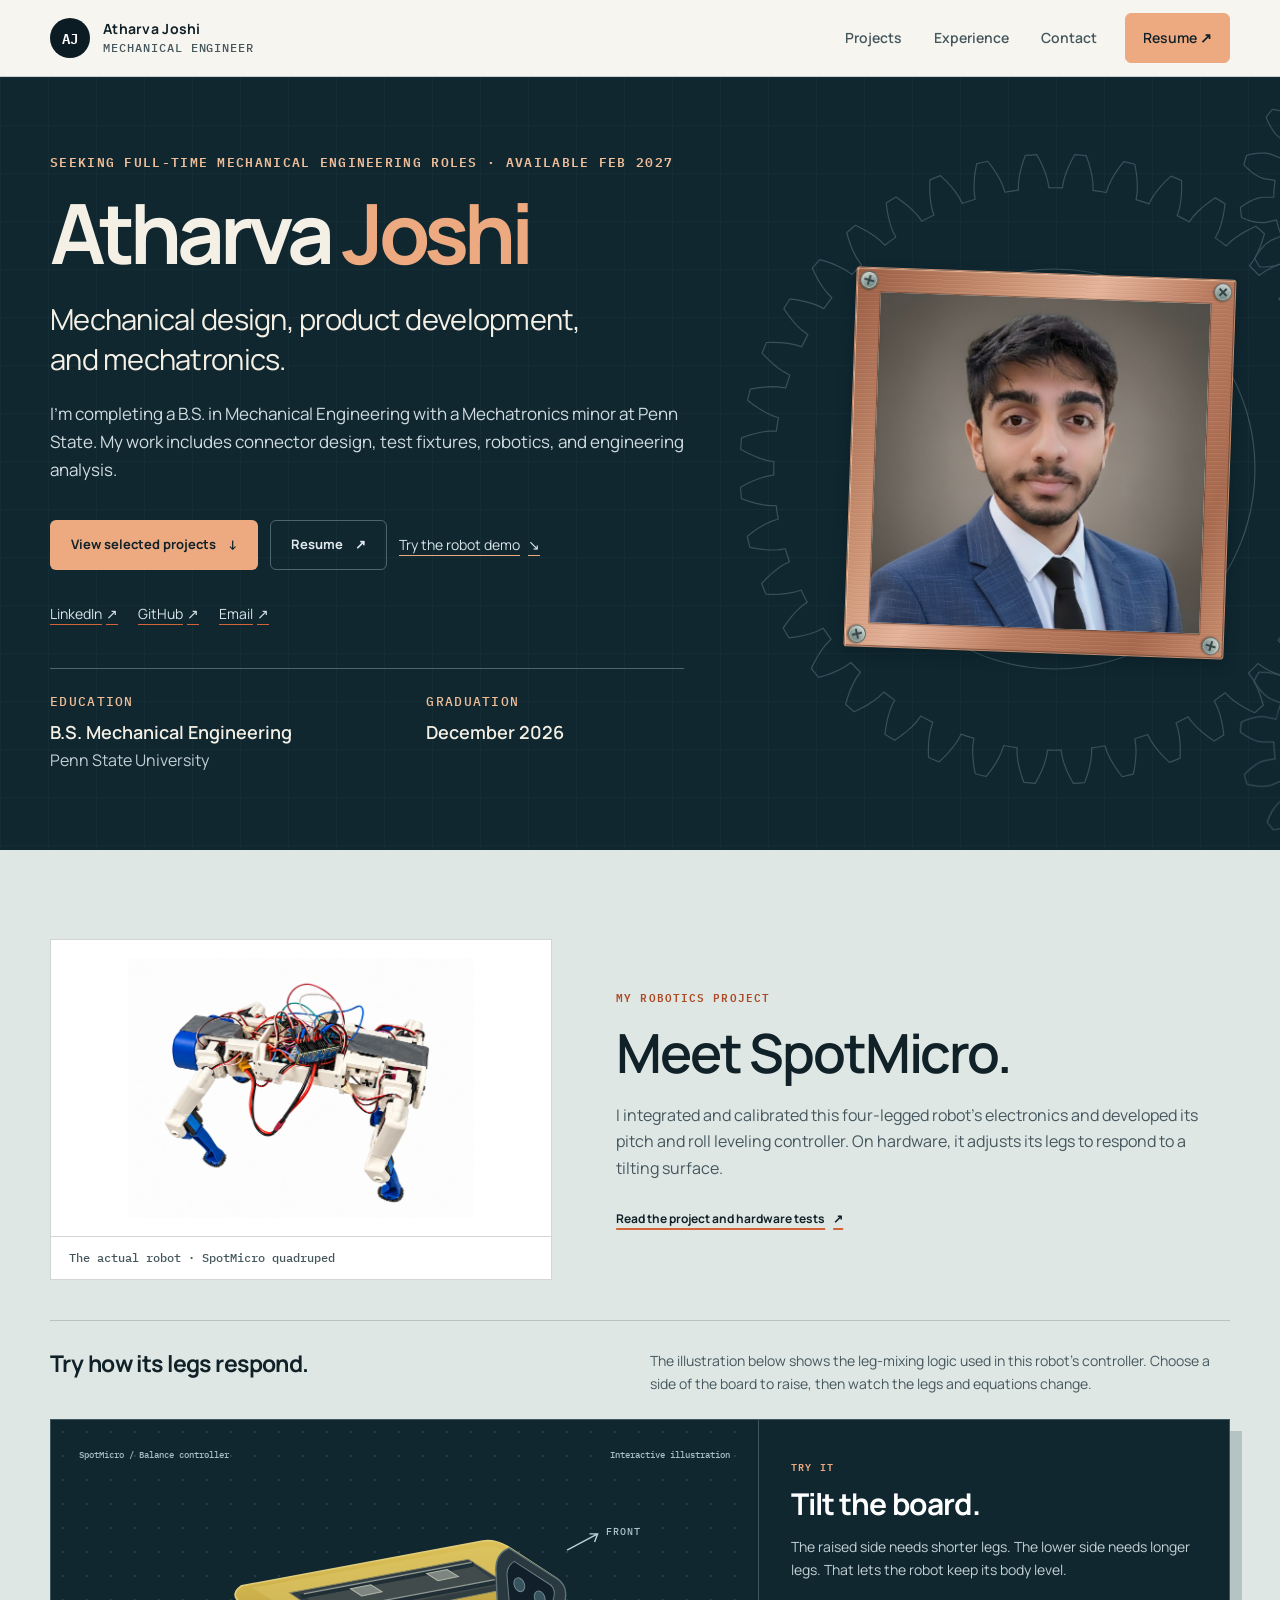
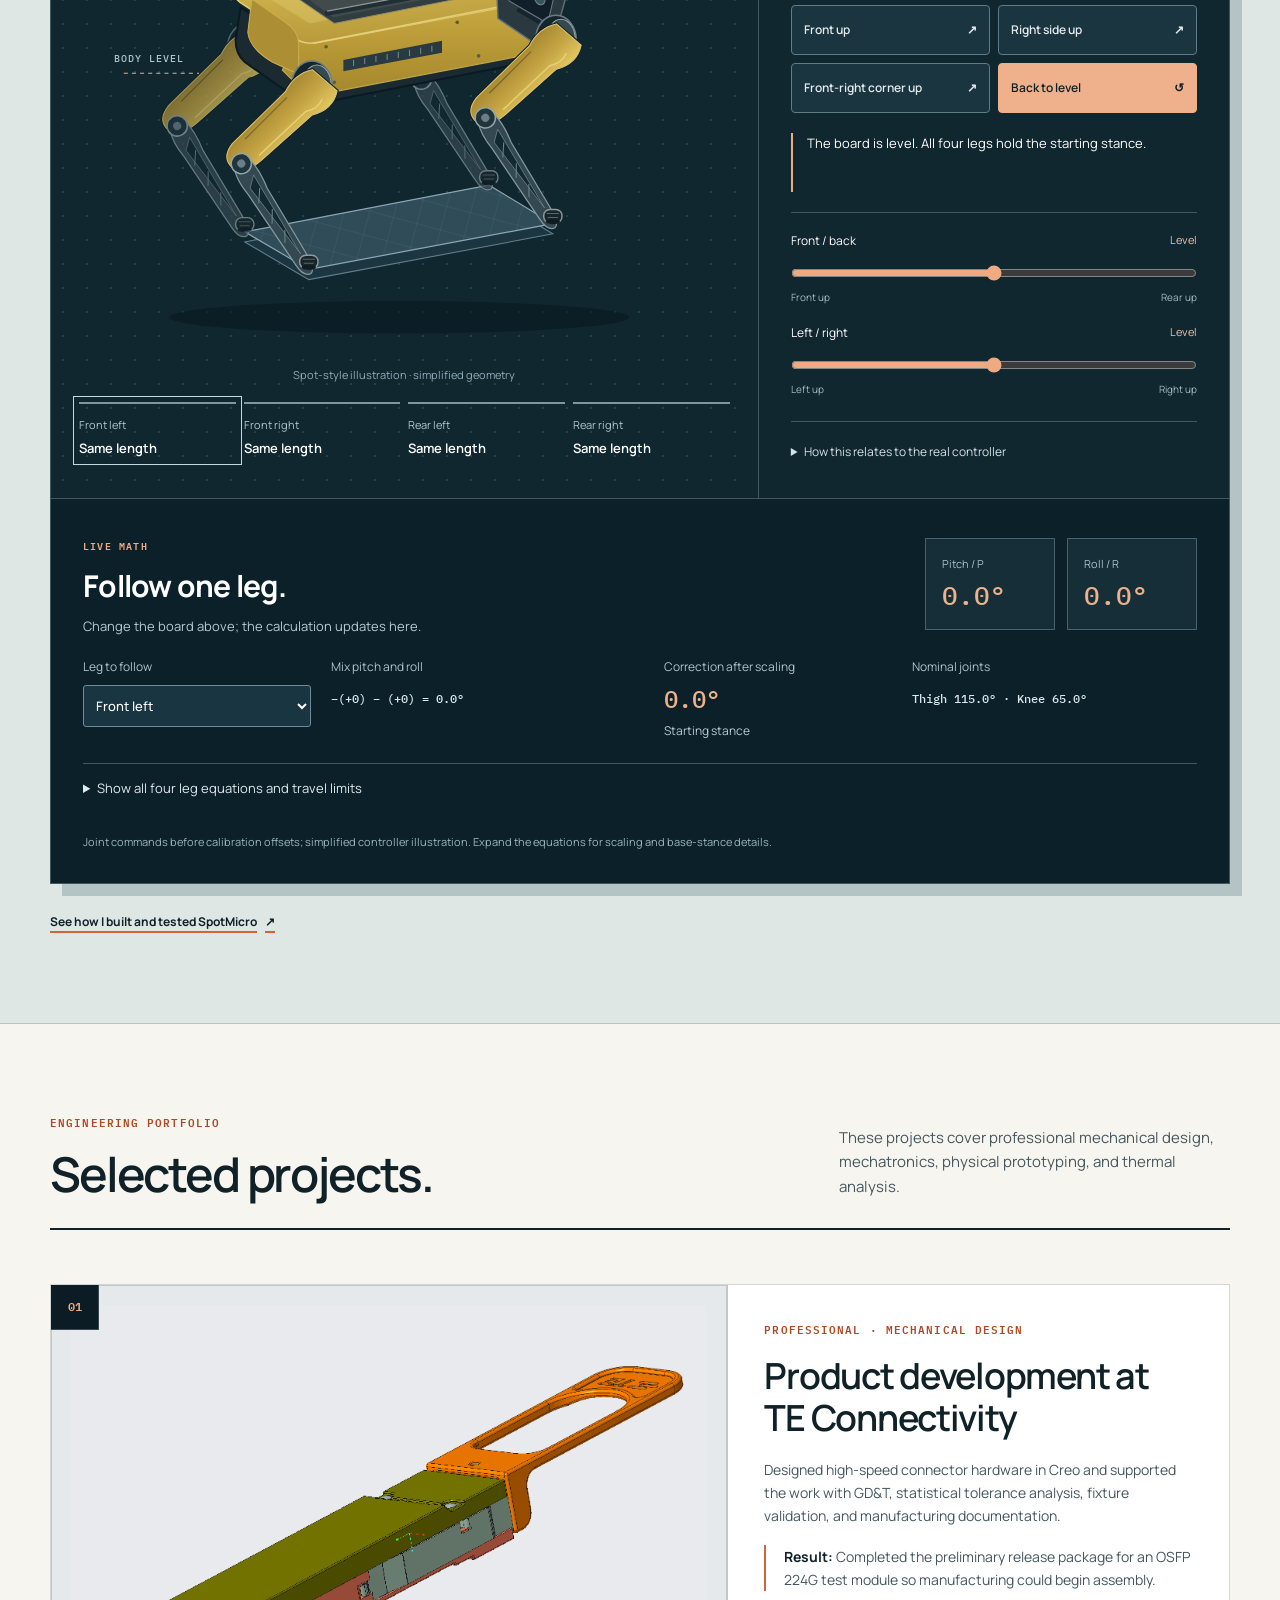
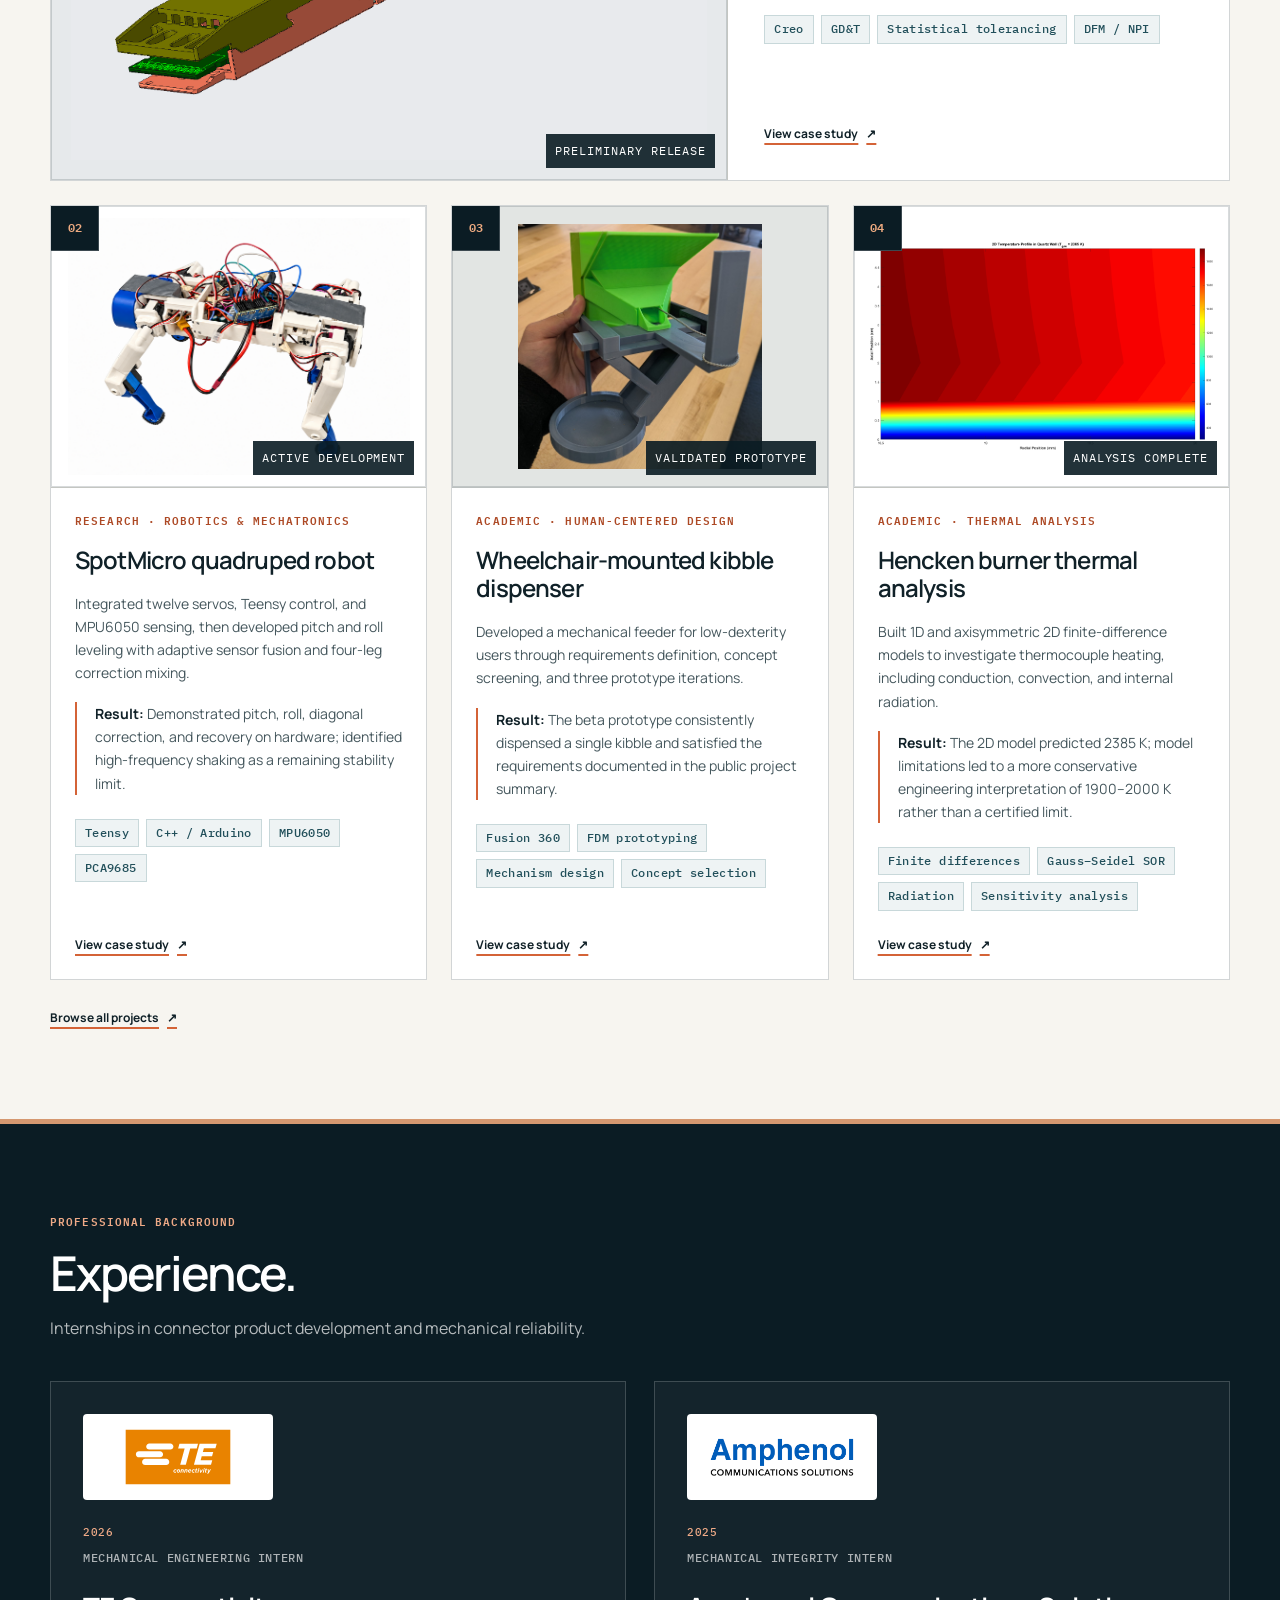
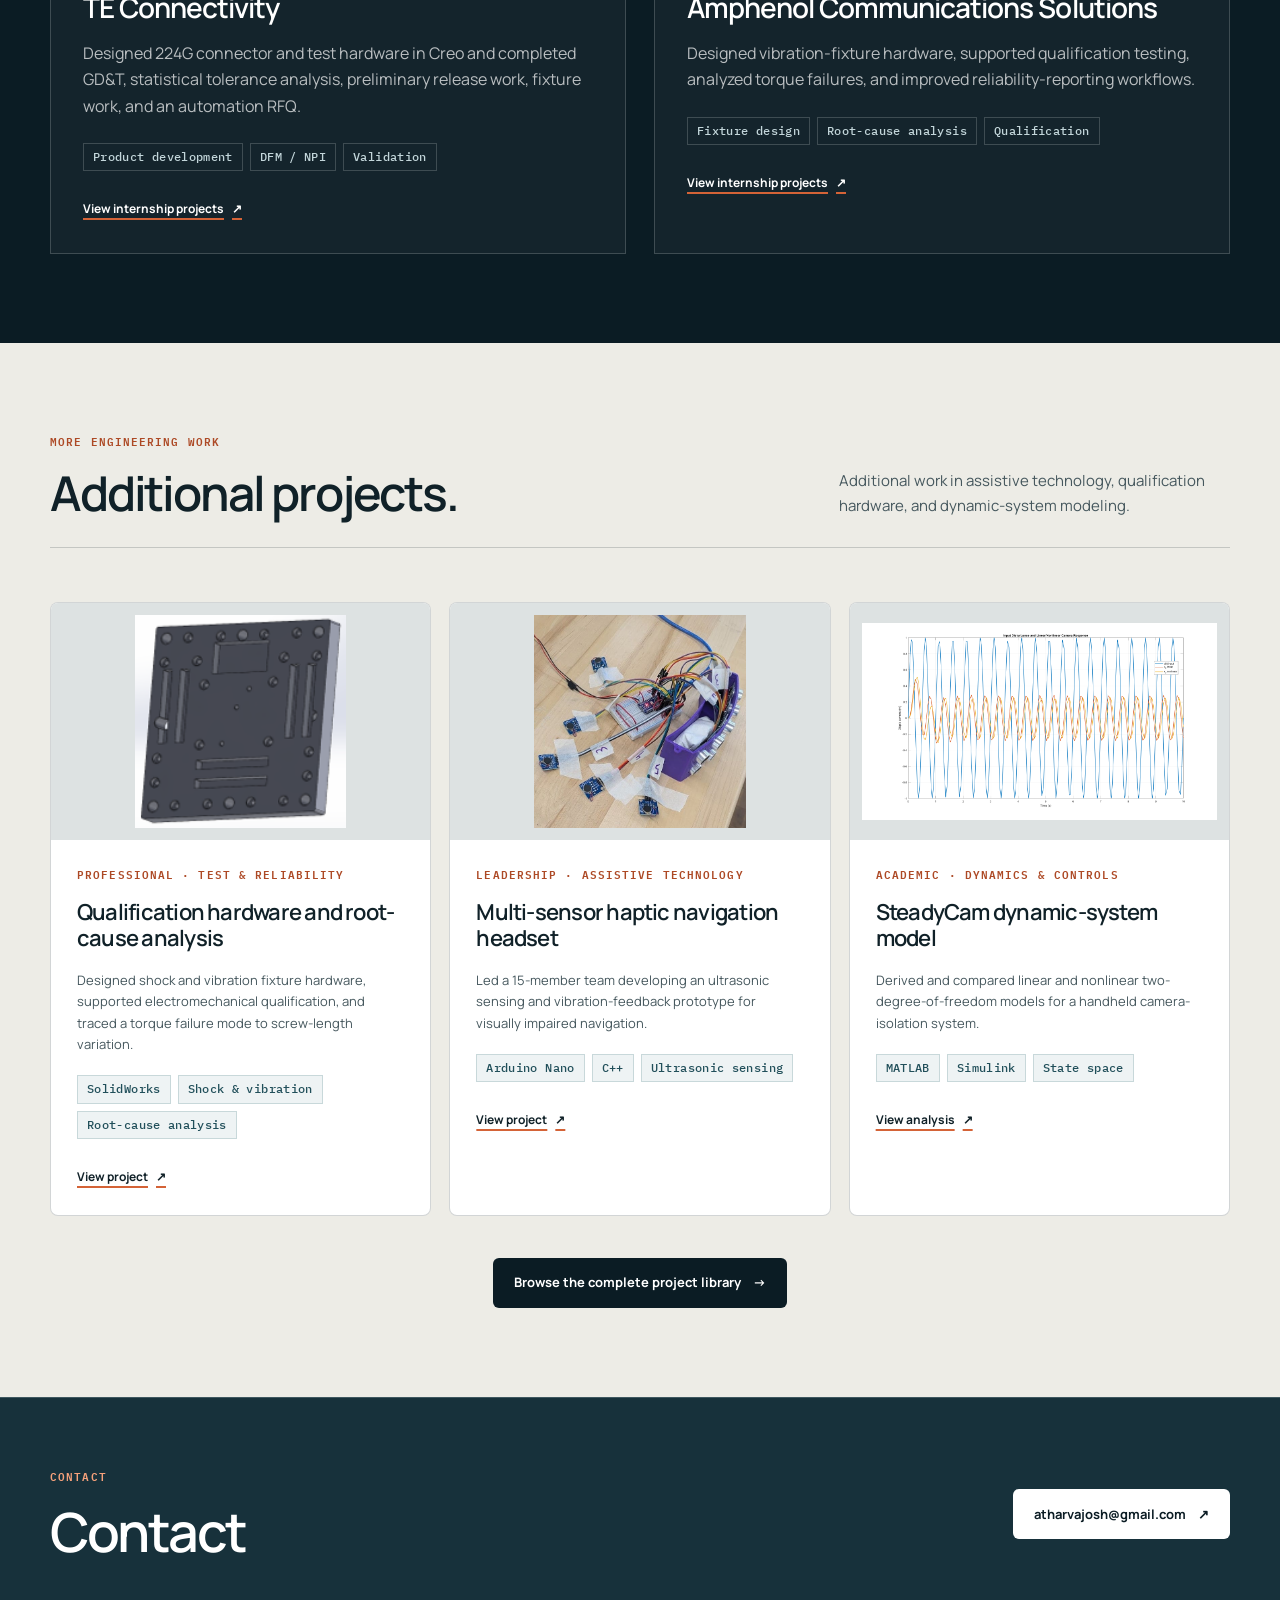
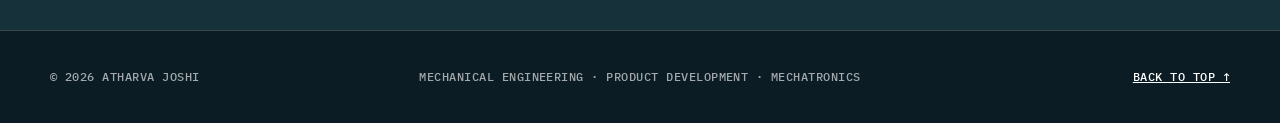
==== commit 60d68490: "Add copper portrait frame and lower gear; simplify hero availability" ====
--- a/index.html
+++ b/index.html
@@ -24,11 +24,11 @@
     <link href="https://fonts.googleapis.com/css2?family=IBM+Plex+Mono:wght@500;600&family=Manrope:wght@400;500;600;700&display=swap" rel="stylesheet">
     <link rel="stylesheet" href="styles.css">
     <link rel="stylesheet" href="leg-mixer.css?v=spot-silhouette-20261108a">
-    <link rel="stylesheet" href="home.css">
+    <link rel="stylesheet" href="home.css?v=copper-20261108">
     <script type="module" src="portfolio.js"></script>
     <script type="module" src="leg-mixer.js?v=spot-silhouette-20261108a"></script>
-    <script type="module" src="hero-gears.js"></script>
-    <script type="module" src="hero-portrait.js"></script>
+    <script type="module" src="hero-gears.js?v=copper-20261108"></script>
+    <script type="module" src="hero-portrait.js?v=copper-20261108"></script>
   </head>
   <body class="portfolio-home">
     <a class="skip-link" href="#main-content">Skip to content</a>
@@ -61,7 +61,7 @@
       <section class="hero" id="top" aria-labelledby="hero-title">
         <div class="shell hero-grid">
           <div class="hero-copy" id="about">
-            <p class="eyebrow">Seeking full-time Mechanical Engineering roles · Available February 2027.</p>
+            <p class="eyebrow">Seeking full-time Mechanical Engineering roles · <span class="hero-availability-date">Available Feb 2027</span></p>
             <h1 id="hero-title">Atharva <span>Joshi</span></h1>
             <p class="hero-specialty">Mechanical design, product development, and mechatronics.</p>
             <p class="hero-lede">I’m completing a B.S. in Mechanical Engineering with a Mechatronics minor at Penn State. My work includes connector design, test fixtures, robotics, and engineering analysis.</p>
@@ -117,7 +117,6 @@
                 </span>
               </span>
             </button>
-            <figcaption class="portrait-caption"><span data-panel-caption>Portrait</span><button type="button" class="portrait-play" data-portrait-play aria-controls="hero-flip-panel" aria-label="Pause automatic portrait flips" hidden>Pause</button></figcaption>
             <span hidden id="portrait-flip-help">Flip between my portrait and work in robotics, connector design, and thermal analysis.</span>
             <span class="portrait-sr-only" role="status" data-portrait-status></span>
           </figure>
--- a/home.css
+++ b/home.css
@@ -6,13 +6,14 @@
 }
 .portfolio-home .hero::after { content: none; }
 .hero-gears-stage { position: absolute; z-index: 0; inset: 0 0 0 var(--gears-clearance, 65%); overflow: hidden; pointer-events: none; contain: paint; }
-.hero-gears-art { position: absolute; left: var(--gears-x, 0px); top: var(--gears-y, 0px); display: block; width: var(--gears-width, 960px); height: var(--gears-height, 880px); max-width: none; opacity: .32; pointer-events: none; }
+.hero-gears-art { position: absolute; left: var(--gears-x, 0px); top: var(--gears-y, 0px); display: block; width: var(--gears-width, 960px); height: var(--gears-height, 960px); max-width: none; opacity: .32; pointer-events: none; }
 @media (max-width: 980px) { .hero-gears-art { opacity: .25; } }
 @media (max-width: 760px) { .hero-gears-stage { display: none; } }
 .portfolio-home .hero-grid { padding-block: 76px; }
 .portfolio-home .hero h1 { font-size: clamp(48px, 6.5vw, 88px); letter-spacing: -.06em; }
 .portfolio-home .hero h1 span { color: #edaa80; }
 .portfolio-home .hero .eyebrow { color: #efbd98; font-size: 13px; }
+.hero-availability-date { white-space: nowrap; }
 .portfolio-home .hero-specialty { color: #f5f0e5; }
 .portfolio-home .hero-lede { color: #d0dce0; font-size: 17px; }
 .portfolio-home .hero-facts { grid-template-columns: minmax(0,1.35fr) minmax(0,1fr); border-color: #8aa4ae80; gap: 28px; padding-top: 24px; }
@@ -24,22 +25,32 @@
 .portfolio-home .hero-actions { align-items: center; }
 .hero-demo-link { display: inline-flex; align-items: center; gap: 8px; min-height: 44px; color: #d8e4e8; font-size: 14px; text-underline-offset: 5px; text-decoration-color: #edaa80; }
 .portfolio-home .hero-links a:hover, .hero-demo-link:hover { color: #f5d4b9; }
-.portfolio-home .hero a:focus-visible, .portrait-flip:focus-visible, .portrait-play:focus-visible { outline: 2px solid #f5d4b9; outline-offset: 4px; }
+.portfolio-home .hero a:focus-visible, .portrait-flip:focus-visible { outline: 2px solid #f5d4b9; outline-offset: 4px; }
 .portfolio-home .hero .button-primary { background: #edaa80; color: #102128; }
 .portfolio-home .hero .button-primary:hover { background: #f2c2a0; }
 .portfolio-home .hero .button-secondary { color: #e2eaed; border-color: #8aa4ae80; }
 .portfolio-home .hero .button-secondary:hover { background: #28434e; }
-.portfolio-home .hero-portrait { outline: none; padding: 14px; border: 1px solid #6b858e; border-radius: 3px; background: linear-gradient(135deg, #35505b, #1b323d 52%, #2b4550); transform: rotate(2deg); box-shadow: 0 3px 10px #06161c45, inset 0 0 0 2px #a2b1b00c; }
+.portfolio-home .hero-portrait {
+  outline: none;
+  padding: 24px;
+  border: 1px solid #c38c6e;
+  border-radius: 3px;
+  background:
+    repeating-linear-gradient(0deg, #ffe1d112 0 1px, #572e210a 1px 2px, transparent 2px 4px),
+    linear-gradient(118deg, #995c43, #cc9475 28%, #e4b39a 43%, #ba7c60 62%, #a76a4f 84%, #ca8f70);
+  transform: rotate(2deg);
+  box-shadow: 0 5px 14px #06161c66, inset 1px 1px 0 #ffdbbf99, inset -1px -1px 0 #683c2bb3;
+}
 .portfolio-home .hero-portrait::before { content: none; }
-.portrait-screw { position: absolute; z-index: 1; width: 12px; height: 12px; border: 1px solid #a8b7bb; border-radius: 50%; background: linear-gradient(145deg, #b6c2c3, #657c85); box-shadow: 0 1px 2px #06151ccc, inset 0 0 0 1px #ced8d340; transform: rotate(var(--seat-angle, 15deg)); pointer-events: none; }
-.portrait-screw::after { content: ''; position: absolute; inset: 2px; background: linear-gradient(#243942,#243942) center / 1.5px 100% no-repeat, linear-gradient(#243942,#243942) center / 100% 1.5px no-repeat; }
-.portrait-screw.is-top-left { left: 1px; top: 1px; --seat-angle: 15deg; }
-.portrait-screw.is-top-right { right: 1px; top: 1px; --seat-angle: 45deg; }
-.portrait-screw.is-bottom-left { left: 1px; bottom: 1px; --seat-angle: 75deg; }
-.portrait-screw.is-bottom-right { right: 1px; bottom: 1px; --seat-angle: 105deg; }
+.portrait-screw { position: absolute; z-index: 1; width: 18px; height: 18px; border: 1px solid #53656a; border-radius: 50%; background: linear-gradient(145deg, #dae0da, #91a29e 55%, #617675); box-shadow: 0 1px 2px #352814b3, inset 0 0 0 1px #eef0db80; transform: rotate(var(--seat-angle, 15deg)); pointer-events: none; }
+.portrait-screw::after { content: ''; position: absolute; inset: 3px; background: linear-gradient(#344244,#344244) center / 2px 100% no-repeat, linear-gradient(#344244,#344244) center / 100% 2px no-repeat; }
+.portrait-screw.is-top-left { left: 3px; top: 3px; --seat-angle: 15deg; }
+.portrait-screw.is-top-right { right: 3px; top: 3px; --seat-angle: 45deg; }
+.portrait-screw.is-bottom-left { left: 3px; bottom: 3px; --seat-angle: 75deg; }
+.portrait-screw.is-bottom-right { right: 3px; bottom: 3px; --seat-angle: 105deg; }
 .hero-intro-pending .portrait-screw { opacity: 0; }
 .portfolio-home .hero-portrait img { aspect-ratio: 1; }
-.portrait-flip { position: relative; display: block; width: 100%; aspect-ratio: 1; padding: 0; border: 0; background: #f8f7f3; color: #102128; font: inherit; perspective: 1000px; cursor: pointer; }
+.portrait-flip { position: relative; display: block; width: 100%; aspect-ratio: 1; padding: 0; border: 0; background: #f8f7f3; color: #102128; font: inherit; perspective: 1000px; cursor: pointer; box-shadow: 0 0 0 1px #653e2d99, 0 1px 2px #54332680; }
 .portrait-flip:disabled { cursor: default; opacity: 1; }
 .portrait-flip-inner { position: absolute; inset: 0; display: block; transform-style: preserve-3d; transition: transform 400ms cubic-bezier(.3,.1,.3,1); }
 .portrait-flip.is-projects .portrait-flip-inner { transform: rotateY(180deg); }
@@ -52,13 +63,7 @@
 .portfolio-home .hero-portrait .portrait-project img { display: block; width: 100%; height: 100%; min-height: 0; aspect-ratio: auto; padding: 8px; object-fit: contain; }
 .portrait-project-label { display: block; padding: 5px 7px; color: #102730; background: #edf0ed; font: 600 12px/1.4 var(--sans); text-align: left; }
 .project-label-compact { display: none; }
-.portrait-play[hidden] { display: none; }
-.portfolio-home .hero-portrait .portrait-caption { display: flex; min-height: 52px; align-items: center; justify-content: space-between; gap: 8px; padding: 4px 0 0; color: #102128; background: transparent; font: 600 12px/1.4 var(--sans); text-transform: none; letter-spacing: 0; }
-.portrait-caption > span { color: #d8e4e8; }
-.portrait-play { flex: 0 0 auto; display: inline-flex; min-height: 44px; min-width: 60px; align-items: center; justify-content: center; padding: 8px; border: 1px solid #8aa4ae; border-radius: 3px; background: #203d49; color: #edf2f2; font: 600 14px var(--sans); cursor: pointer; }
-.portrait-play:hover { background: #2b4c5b; }
 .portrait-sr-only { position: absolute; width: 1px; height: 1px; padding: 0; margin: -1px; overflow: hidden; clip-path: inset(50%); white-space: nowrap; border: 0; }
-.portfolio-home .hero-portrait figcaption { color: #102128; background: #dbba97; font-weight: 600; }
 .portfolio-home .workbench { background: #dfe7e5; border-bottom: 1px solid var(--line); }
 .portfolio-home .workbench .section-heading { gap: 40px; margin-bottom: 36px; }
 .portfolio-home .workbench h2 { font-size: clamp(34px, 4.3vw, 54px); }
@@ -105,12 +110,14 @@
   .portfolio-home .hero-copy > * { grid-column: 1 / -1; }
   .portfolio-home .hero-copy > .eyebrow { grid-column: 2; grid-row: 1; margin: 0; align-self: end; font-size: 12px; }
   .portfolio-home .hero h1 { grid-column: 2; grid-row: 2; align-self: start; font-size: clamp(34px, 9vw, 48px); margin: 0; }
-  .portfolio-home .hero-portrait { grid-column: 1; grid-row: 1 / 3; width: 100px; margin: 0; align-self: center; transform: none; padding: 6px; }
-  .portrait-screw { width: 7px; height: 7px; }
-  .portrait-screw::after { inset: 1px; background-size: 1px 100%,100% 1px; }
+  .portfolio-home .hero-portrait { grid-column: 1; grid-row: 1 / 3; width: 100px; margin: 0; align-self: center; transform: none; padding: 10px; }
+  .portrait-screw { width: 10px; height: 10px; }
+  .portrait-screw::after { inset: 2px; background-size: 1px 100%,100% 1px; }
+  .portrait-screw.is-top-left { left: 0; top: 0; }
+  .portrait-screw.is-top-right { right: 0; top: 0; }
+  .portrait-screw.is-bottom-left { left: 0; bottom: 0; }
+  .portrait-screw.is-bottom-right { right: 0; bottom: 0; }
   .portfolio-home .hero-portrait::before { inset: -10px; }
-  .portfolio-home .hero-portrait figcaption { display: none; }
-  .portfolio-home .hero-portrait .portrait-caption { display: none; }
   .portrait-collage { grid-template-columns: 1fr; grid-template-rows: 1fr; gap: 0; }
   .portrait-project { display: none; }
   .portrait-project.is-mobile-project { display: grid; grid-column: 1; grid-row: 1; }
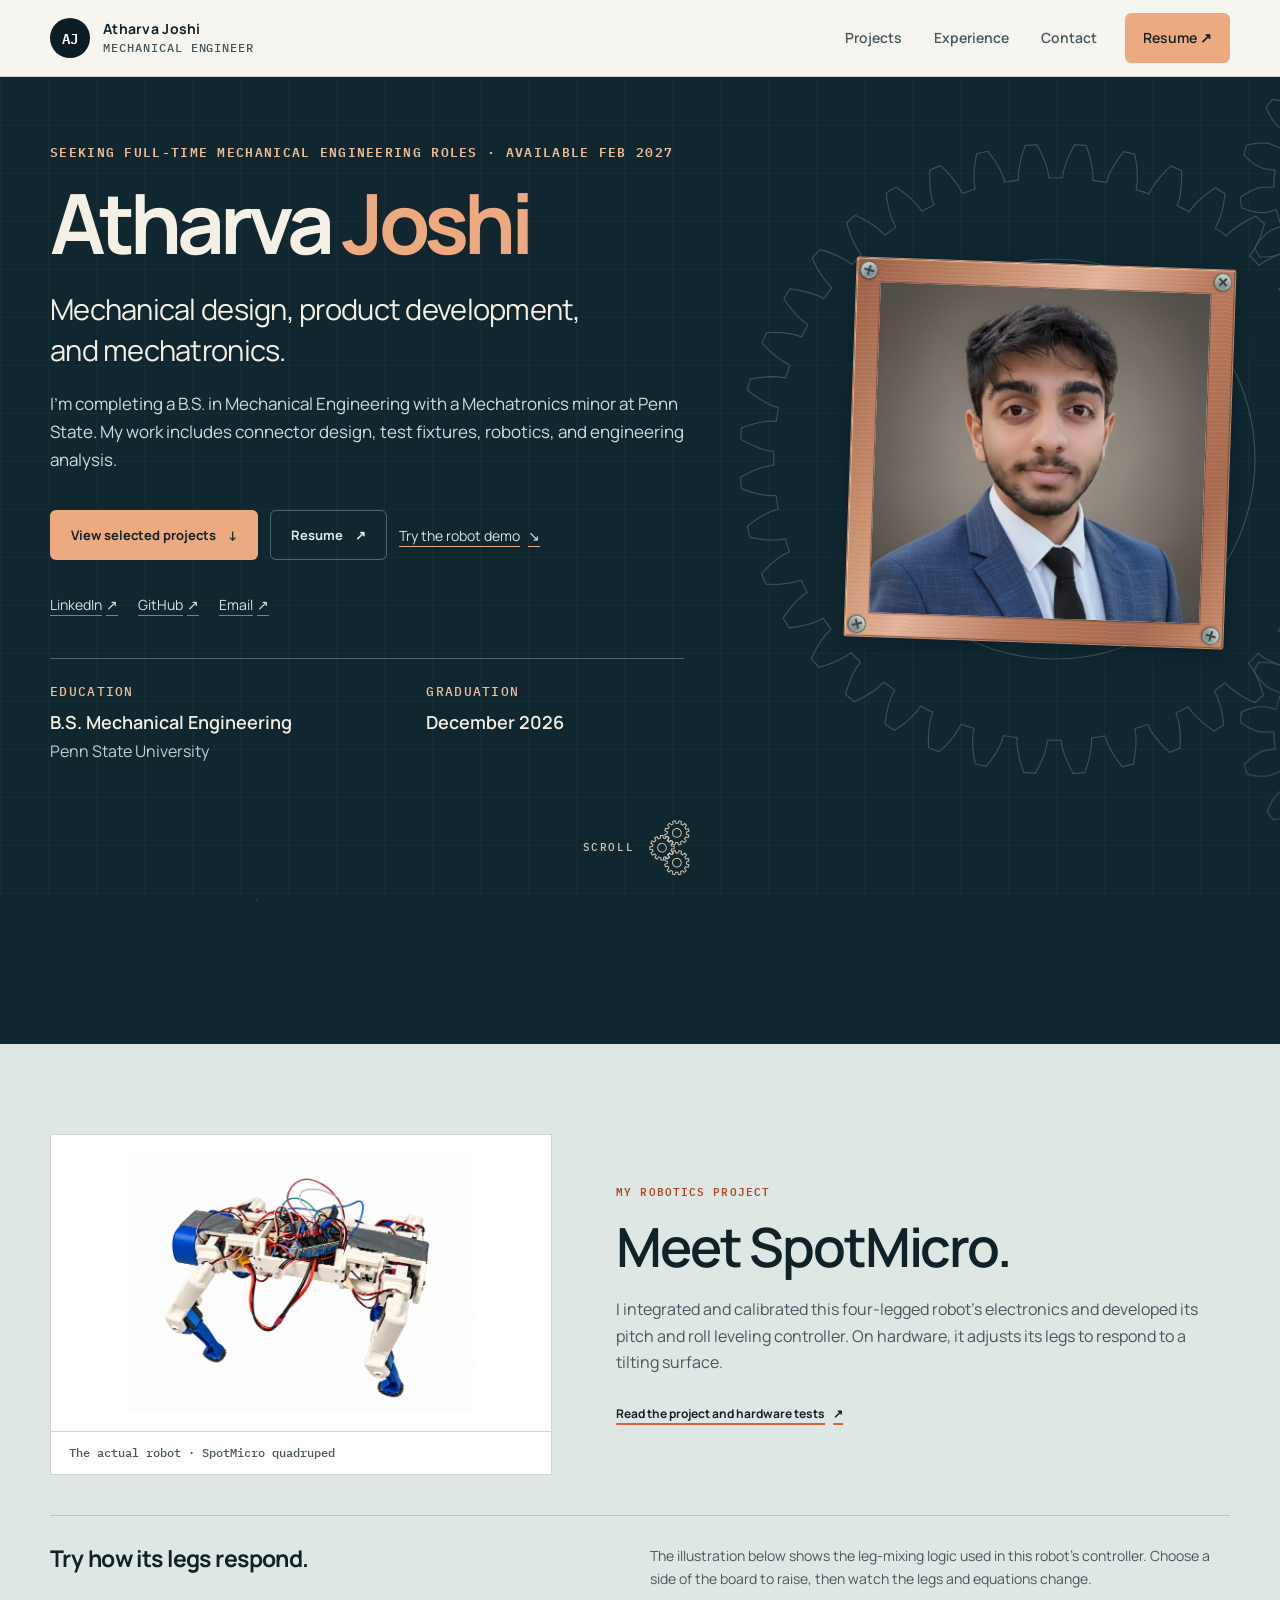
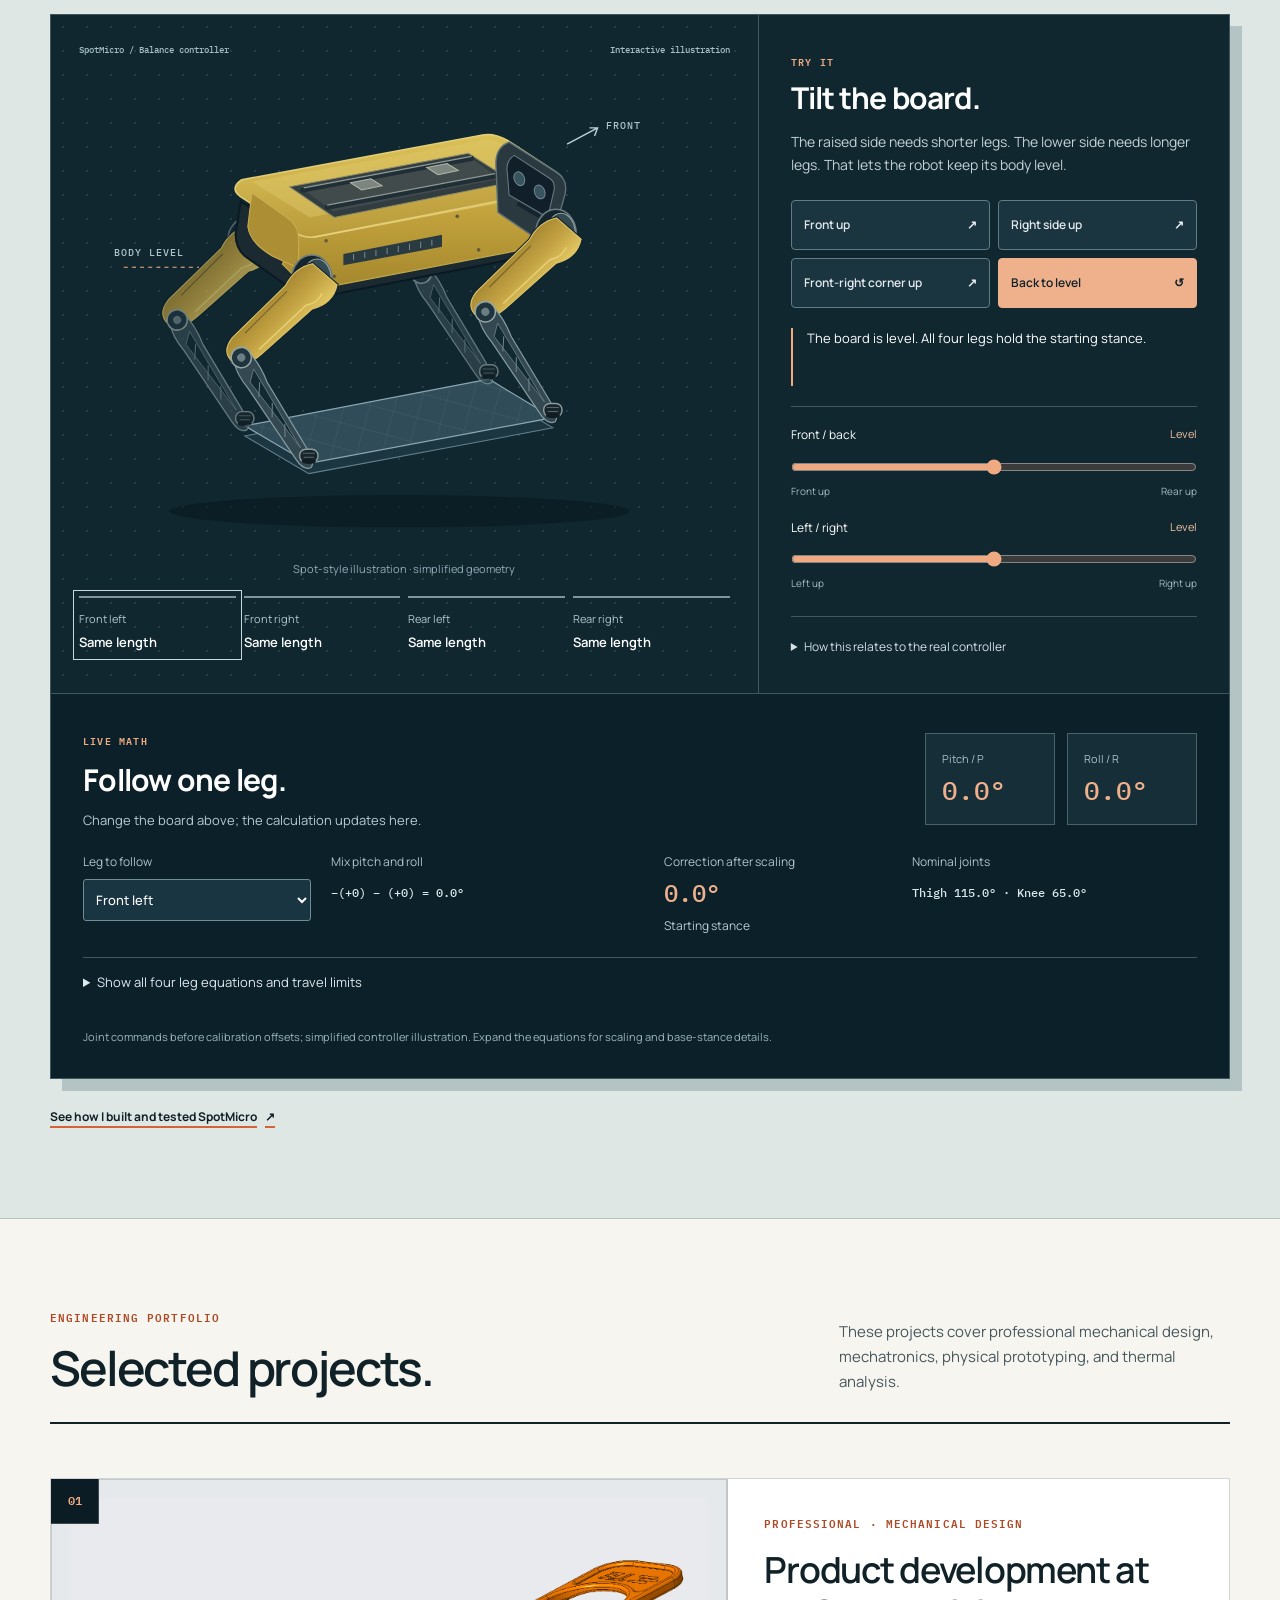
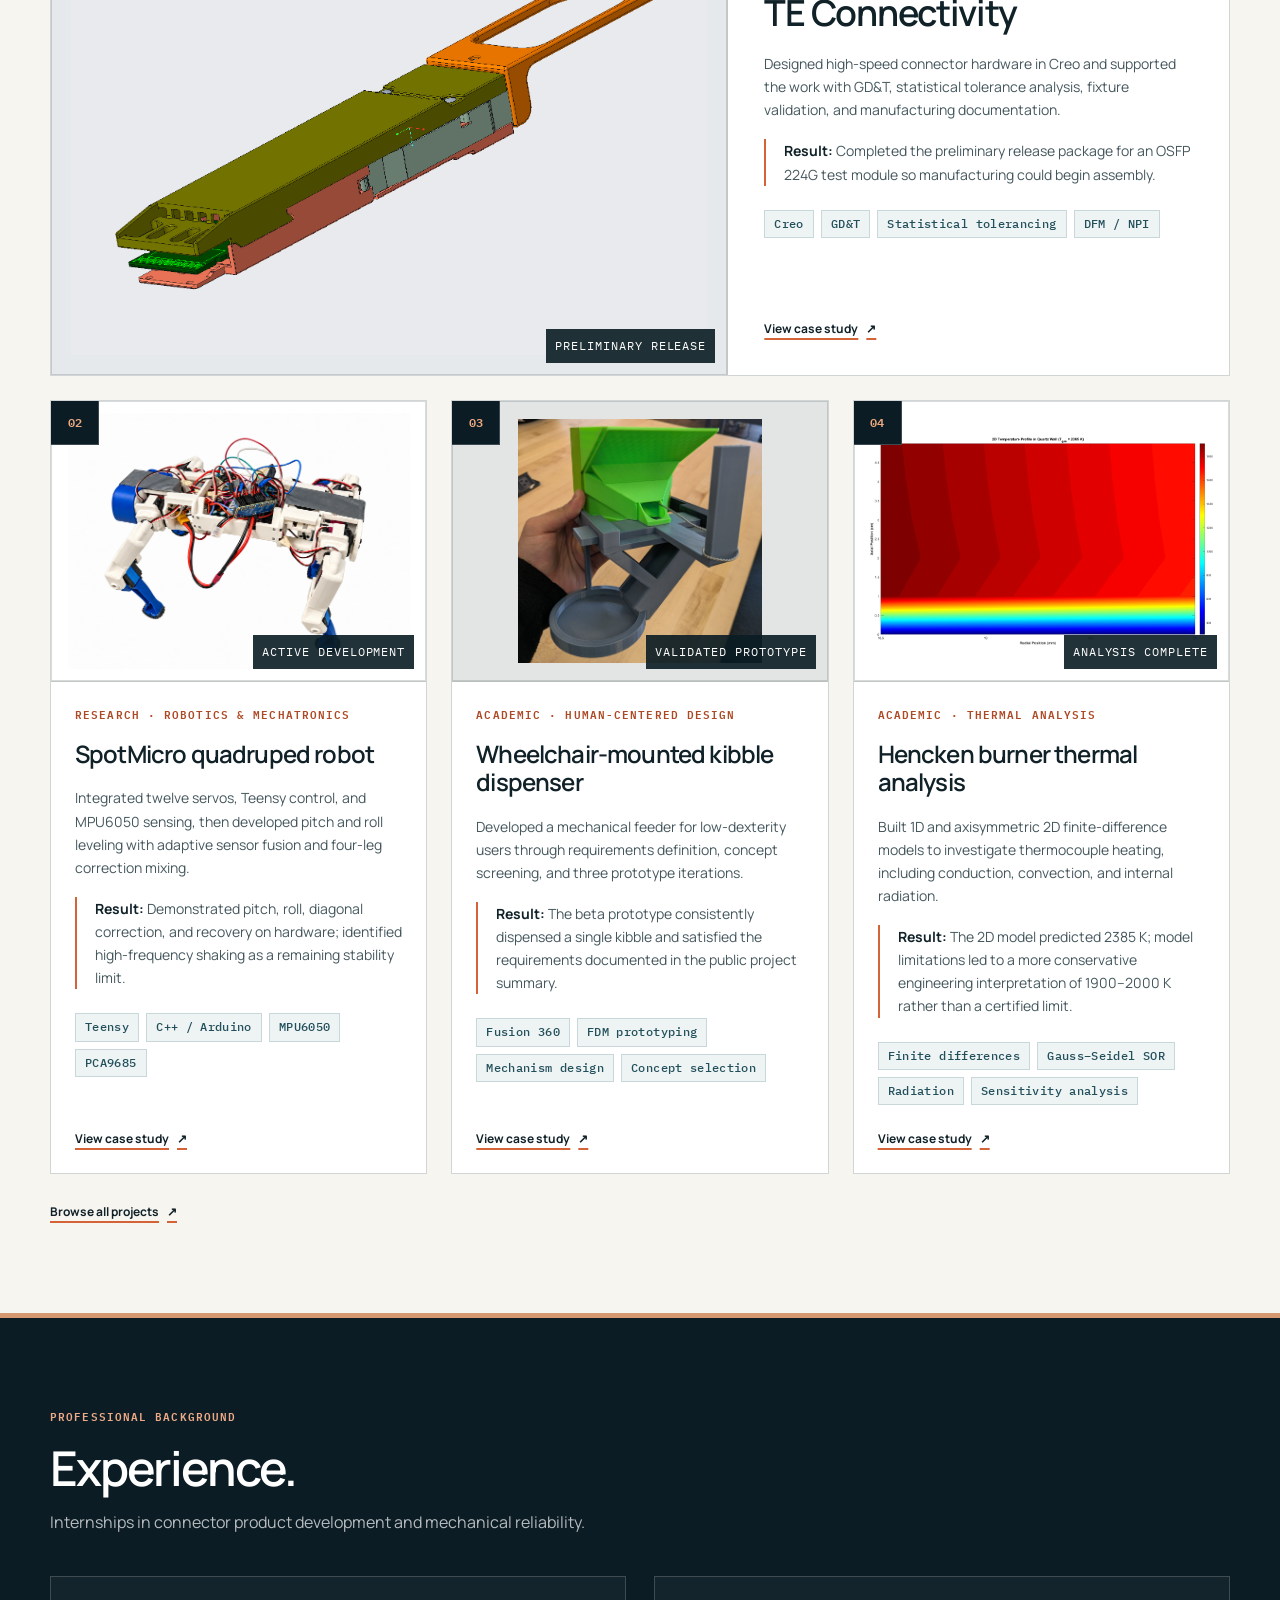
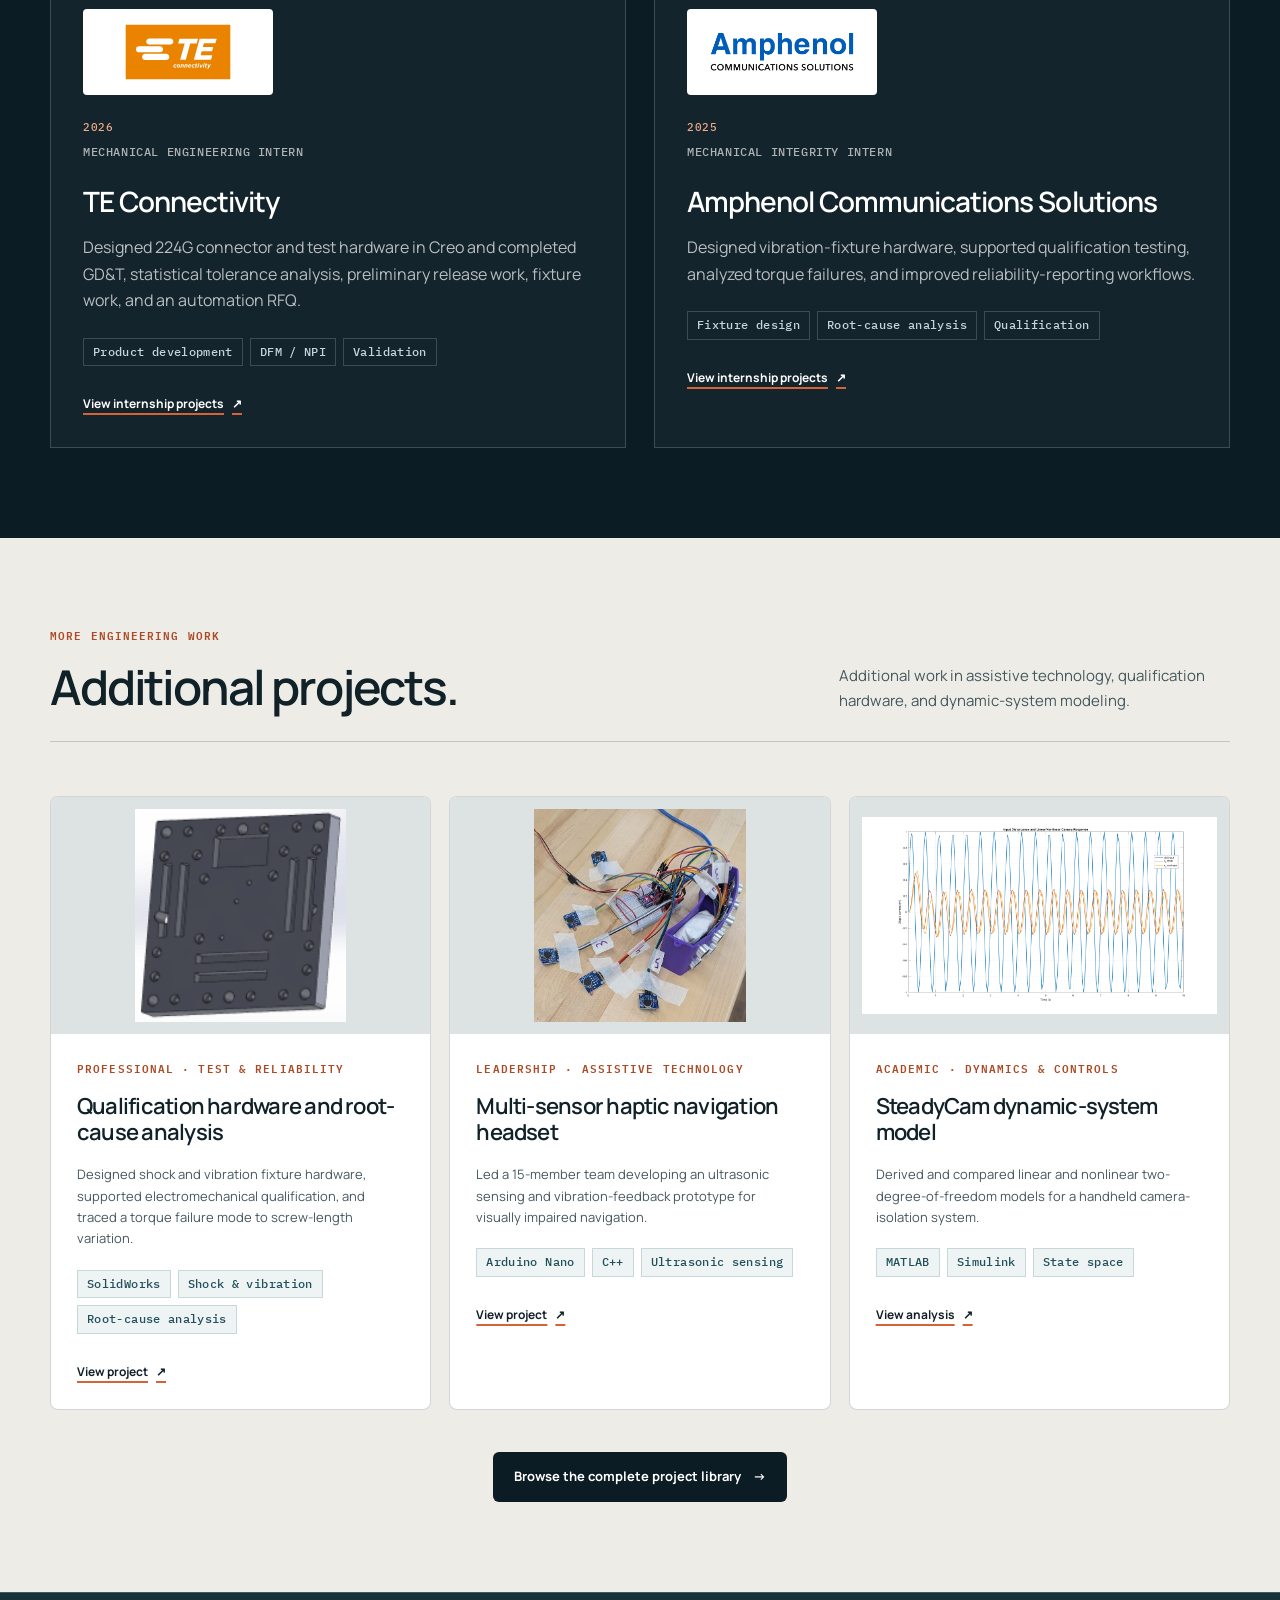
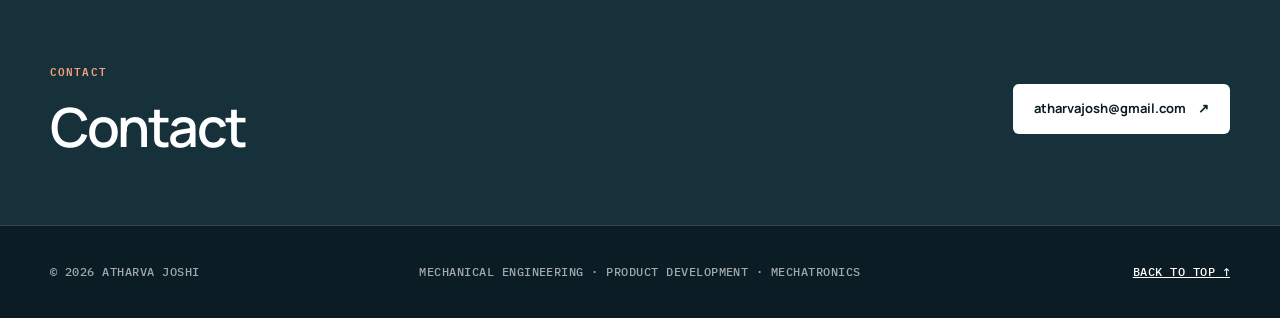
==== commit 73f0da25: "Add full-screen hero with scroll-driven gears and falling copper sparks" ====
--- a/index.html
+++ b/index.html
@@ -24,11 +24,12 @@
     <link href="https://fonts.googleapis.com/css2?family=IBM+Plex+Mono:wght@500;600&family=Manrope:wght@400;500;600;700&display=swap" rel="stylesheet">
     <link rel="stylesheet" href="styles.css">
     <link rel="stylesheet" href="leg-mixer.css?v=spot-silhouette-20261108a">
-    <link rel="stylesheet" href="home.css?v=copper-20261108">
+    <link rel="stylesheet" href="home.css?v=scroll-sparks-20261108">
     <script type="module" src="portfolio.js"></script>
     <script type="module" src="leg-mixer.js?v=spot-silhouette-20261108a"></script>
     <script type="module" src="hero-gears.js?v=copper-20261108"></script>
     <script type="module" src="hero-portrait.js?v=copper-20261108"></script>
+    <script type="module" src="hero-scroll.js?v=scroll-sparks-20261108"></script>
   </head>
   <body class="portfolio-home">
     <a class="skip-link" href="#main-content">Skip to content</a>
@@ -121,7 +122,34 @@
             <span class="portrait-sr-only" role="status" data-portrait-status></span>
           </figure>
         </div>
-      </section>
+        <a class="hero-scroll" href="#try-robot" aria-label="Scroll to my SpotMicro project">
+          <span>Scroll</span>
+          <svg class="scroll-gears" viewBox="0 0 56 68" fill="none" aria-hidden="true" focusable="false">
+            <defs><g id="scroll-cue-profile"><path d="M10.63,-2.85L10.86,-1.72L13.92,-1.46L13.92,1.46L10.86,1.72L10.63,2.85L10.27,3.94L12.79,5.69L11.33,8.23L8.55,6.92L7.78,7.78L6.92,8.55L8.23,11.33L5.69,12.79L3.94,10.27L2.85,10.63L1.72,10.86L1.46,13.92L-1.46,13.92L-1.72,10.86L-2.85,10.63L-3.94,10.27L-5.69,12.79L-8.23,11.33L-6.92,8.55L-7.78,7.78L-8.55,6.92L-11.33,8.23L-12.79,5.69L-10.27,3.94L-10.63,2.85L-10.86,1.72L-13.92,1.46L-13.92,-1.46L-10.86,-1.72L-10.63,-2.85L-10.27,-3.94L-12.79,-5.69L-11.33,-8.23L-8.55,-6.92L-7.78,-7.78L-6.92,-8.55L-8.23,-11.33L-5.69,-12.79L-3.94,-10.27L-2.85,-10.63L-1.72,-10.86L-1.46,-13.92L1.46,-13.92L1.72,-10.86L2.85,-10.63L3.94,-10.27L5.69,-12.79L8.23,-11.33L6.92,-8.55L7.78,-7.78L8.55,-6.92L11.33,-8.23L12.79,-5.69L10.27,-3.94Z"/><circle r="5"/></g></defs>
+            <g transform="translate(16 34)"><g data-scroll-gear data-gear-direction="1"><use href="#scroll-cue-profile"/></g></g>
+            <g transform="translate(33 17) rotate(15)"><g data-scroll-gear data-gear-direction="-1"><use href="#scroll-cue-profile"/></g></g>
+            <g transform="translate(33 51) rotate(15)"><g data-scroll-gear data-gear-direction="-1"><use href="#scroll-cue-profile"/></g></g>
+            <g transform="translate(24.5 25.5)" data-scroll-sparks>
+              <path class="scroll-spark" d="M0 0L-2 5" data-spark-x="-15" data-spark-y="38"/>
+              <path class="scroll-spark" d="M0 0L0 7" data-spark-x="-4" data-spark-y="51"/>
+              <path class="scroll-spark" d="M0 0L2 5" data-spark-x="12" data-spark-y="42"/>
+              <path class="scroll-spark" d="M0 0L-1 4" data-spark-x="-9" data-spark-y="31"/>
+              <path class="scroll-spark" d="M0 0L1 6" data-spark-x="5" data-spark-y="46"/>
+              <path class="scroll-spark" d="M0 0L2 4" data-spark-x="18" data-spark-y="34"/>
+            </g>
+            <g transform="translate(24.5 42.5)" data-scroll-sparks>
+              <path class="scroll-spark" d="M0 0L-2 5" data-spark-x="-14" data-spark-y="35"/>
+              <path class="scroll-spark" d="M0 0L0 7" data-spark-x="-2" data-spark-y="48"/>
+              <path class="scroll-spark" d="M0 0L2 5" data-spark-x="13" data-spark-y="40"/>
+              <path class="scroll-spark" d="M0 0L-1 4" data-spark-x="-8" data-spark-y="29"/>
+              <path class="scroll-spark" d="M0 0L1 6" data-spark-x="6" data-spark-y="44"/>
+              <path class="scroll-spark" d="M0 0L2 4" data-spark-x="19" data-spark-y="32"/>
+            </g>
+          </svg>
+        </a>
+      </section>
+
+      <div class="hero-transition" aria-hidden="true"></div>
 
       <section class="section workbench" id="try-robot" aria-labelledby="workbench-title">
         <div class="shell">
--- a/home.css
+++ b/home.css
@@ -1,15 +1,62 @@
 /* Homepage art direction. Case studies retain their own layouts. */
 .portfolio-home .hero {
+  min-height: calc(100svh - var(--hero-header-height, 77px));
+  min-height: calc(100dvh - var(--hero-header-height, 77px));
+  grid-template-rows: 1fr auto;
+  border-bottom: 0;
+  isolation: isolate;
   color: #f5f0e5;
   background: linear-gradient(90deg, #96b2bc09 1px, transparent 1px) 0 0 / 48px 48px,
     linear-gradient(#96b2bc09 1px, transparent 1px) 0 0 / 48px 48px, #102730;
 }
-.portfolio-home .hero::after { content: none; }
+.portfolio-home .hero::after {
+  content: '';
+  inset: auto 20% 0;
+  width: auto;
+  height: 1px;
+  border: 0;
+  border-radius: 0;
+  background: linear-gradient(90deg, transparent, #d6987359, transparent);
+  box-shadow: 0 -4px 24px #d698731a;
+}
 .hero-gears-stage { position: absolute; z-index: 0; inset: 0 0 0 var(--gears-clearance, 65%); overflow: hidden; pointer-events: none; contain: paint; }
 .hero-gears-art { position: absolute; left: var(--gears-x, 0px); top: var(--gears-y, 0px); display: block; width: var(--gears-width, 960px); height: var(--gears-height, 960px); max-width: none; opacity: .32; pointer-events: none; }
 @media (max-width: 980px) { .hero-gears-art { opacity: .25; } }
 @media (max-width: 760px) { .hero-gears-stage { display: none; } }
-.portfolio-home .hero-grid { padding-block: 76px; }
+.portfolio-home .hero-grid { padding-block: clamp(28px, 5svh, 64px) 28px; }
+.hero-scroll {
+  position: relative;
+  z-index: 1;
+  justify-self: center;
+  display: flex;
+  align-items: center;
+  justify-content: center;
+  gap: 14px;
+  min-width: 150px;
+  min-height: 88px;
+  padding: 4px 14px 20px;
+  color: #d9c5b2;
+  font: 500 11px/1.4 var(--mono);
+  letter-spacing: .14em;
+  text-transform: uppercase;
+  text-decoration: none;
+}
+.hero-scroll:hover { color: #f3c4a6; }
+.scroll-gears { width: 49px; height: 59.5px; flex: 0 0 49px; overflow: visible; stroke: currentColor; stroke-width: 1.1; }
+.scroll-spark { opacity: 0; stroke: #ffad70; stroke-width: 2.2; stroke-linecap: round; filter: drop-shadow(0 0 2px #f69e65cc); pointer-events: none; }
+.scroll-spark:nth-child(3n + 1) { stroke: #ffe4b0; stroke-width: 1.8; }
+.hero-transition {
+  position: relative;
+  height: clamp(100px, 16svh, 160px);
+  background: #102730;
+}
+.hero-transition::before {
+  content: '';
+  position: absolute;
+  inset: 0;
+  background: linear-gradient(180deg, #102730 0%, #23535c 32%, #7da7a4 67%, #dfe7e5 100%);
+  opacity: var(--hero-reveal, 1);
+}
 .portfolio-home .hero h1 { font-size: clamp(48px, 6.5vw, 88px); letter-spacing: -.06em; }
 .portfolio-home .hero h1 span { color: #edaa80; }
 .portfolio-home .hero .eyebrow { color: #efbd98; font-size: 13px; }
@@ -94,18 +141,29 @@
 .portfolio-home .more-work .section-heading { padding-bottom: 28px; border-bottom: 1px solid var(--line); }
 .portfolio-home .contact-band { border-top: 1px solid #91a6ab55; }
 @media (max-width: 980px) {
-  .portfolio-home .hero-grid { padding-block: 56px; }
+  .portfolio-home .hero-grid { padding-block: 40px 24px; }
   .portfolio-home .featured-grid { grid-template-columns: repeat(2, minmax(0, 1fr)); }
   .portfolio-home .featured-project:first-child { display: flex; grid-column: auto; }
   .portfolio-home .featured-project:first-child .project-media { height: auto; aspect-ratio: 4 / 3; min-height: 0; border-right: 0; border-bottom: 1px solid var(--line); }
   .portfolio-home .featured-project:first-child .project-copy { padding: 24px; }
   .portfolio-home .featured-project:first-child .project-copy h3 { font-size: 24px; }
 }
+@media (min-width: 981px) and (max-height: 850px) {
+  .portfolio-home .hero-grid { padding-block: 20px 12px; }
+  .portfolio-home .hero h1 { font-size: clamp(48px, 5.6vw, 72px); }
+  .portfolio-home .hero-specialty { margin-top: 16px; }
+  .portfolio-home .hero-lede { margin-top: 14px; }
+  .portfolio-home .hero-actions { margin-top: 24px; }
+  .portfolio-home .hero-links { margin-top: 12px; }
+  .portfolio-home .hero-facts { margin-top: 18px; padding-top: 18px; }
+  .hero-scroll { min-height: 72px; padding-bottom: 12px; }
+}
 @media (max-width: 760px) {
   .robot-project-intro { grid-template-columns: 1fr; gap: 28px; }
   .robot-project-photo img { height: auto; max-height: 280px; }
   .robot-demo-intro { flex-direction: column; gap: 14px; }
-  .portfolio-home .hero-grid { padding-block: 32px 36px; grid-template-columns: 100px minmax(0,1fr); gap: 14px 22px; }
+  .portfolio-home .hero { --hero-header-height: 69px; }
+  .portfolio-home .hero-grid { padding-block: 32px 24px; grid-template-columns: 100px minmax(0,1fr); gap: 14px 22px; }
   .portfolio-home .hero-copy { display: contents; }
   .portfolio-home .hero-copy > * { grid-column: 1 / -1; }
   .portfolio-home .hero-copy > .eyebrow { grid-column: 2; grid-row: 1; margin: 0; align-self: end; font-size: 12px; }
@@ -133,7 +191,7 @@
   .portfolio-home .hero-facts { grid-template-columns: minmax(0,1.35fr) minmax(0,1fr); margin-top: 10px; padding-top: 20px; gap: 18px; }
   .portfolio-home .hero-facts div { display: block; }
   .portfolio-home .hero-facts dd { margin-top: 8px; font-size: 16px; }
-  .portfolio-home .hero::after { content: none; }
+  .hero-scroll { min-height: 76px; padding-bottom: 12px; }
   .portfolio-home .featured-grid { grid-template-columns: 1fr; }
   .portfolio-home .workbench .leg-mixer { box-shadow: 5px 5px 0 #b4c4c4; }
 }
@@ -141,3 +199,7 @@
   .portfolio-home .hero-portrait { transform: none; }
   .hero-intro-pending .portrait-screw { opacity: 1; }
 }
+@media (min-width: 370px) and (max-width: 760px) {
+  .portfolio-home .hero-grid { gap: 12px 22px; padding-block: 28px 14px; }
+  .portfolio-home .hero-actions .button { width: auto; flex: 1 1 auto; }
+}
